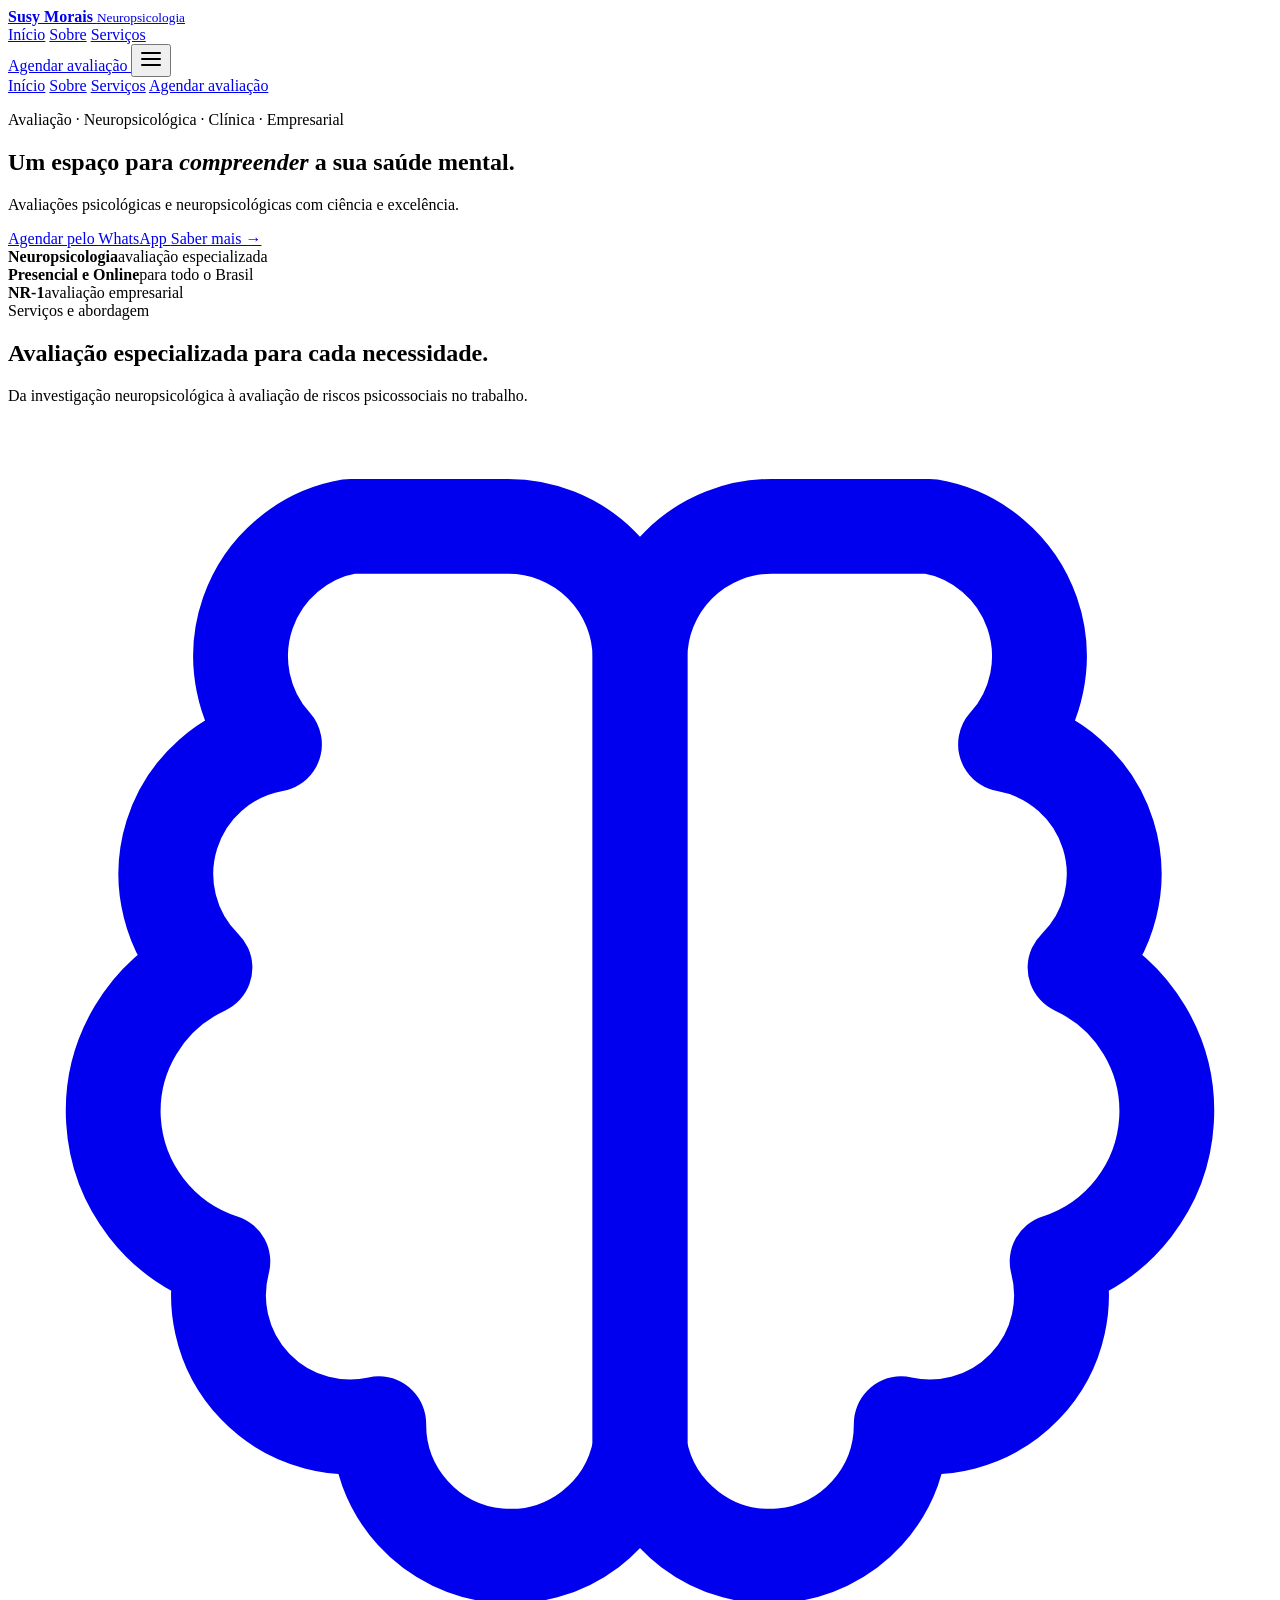
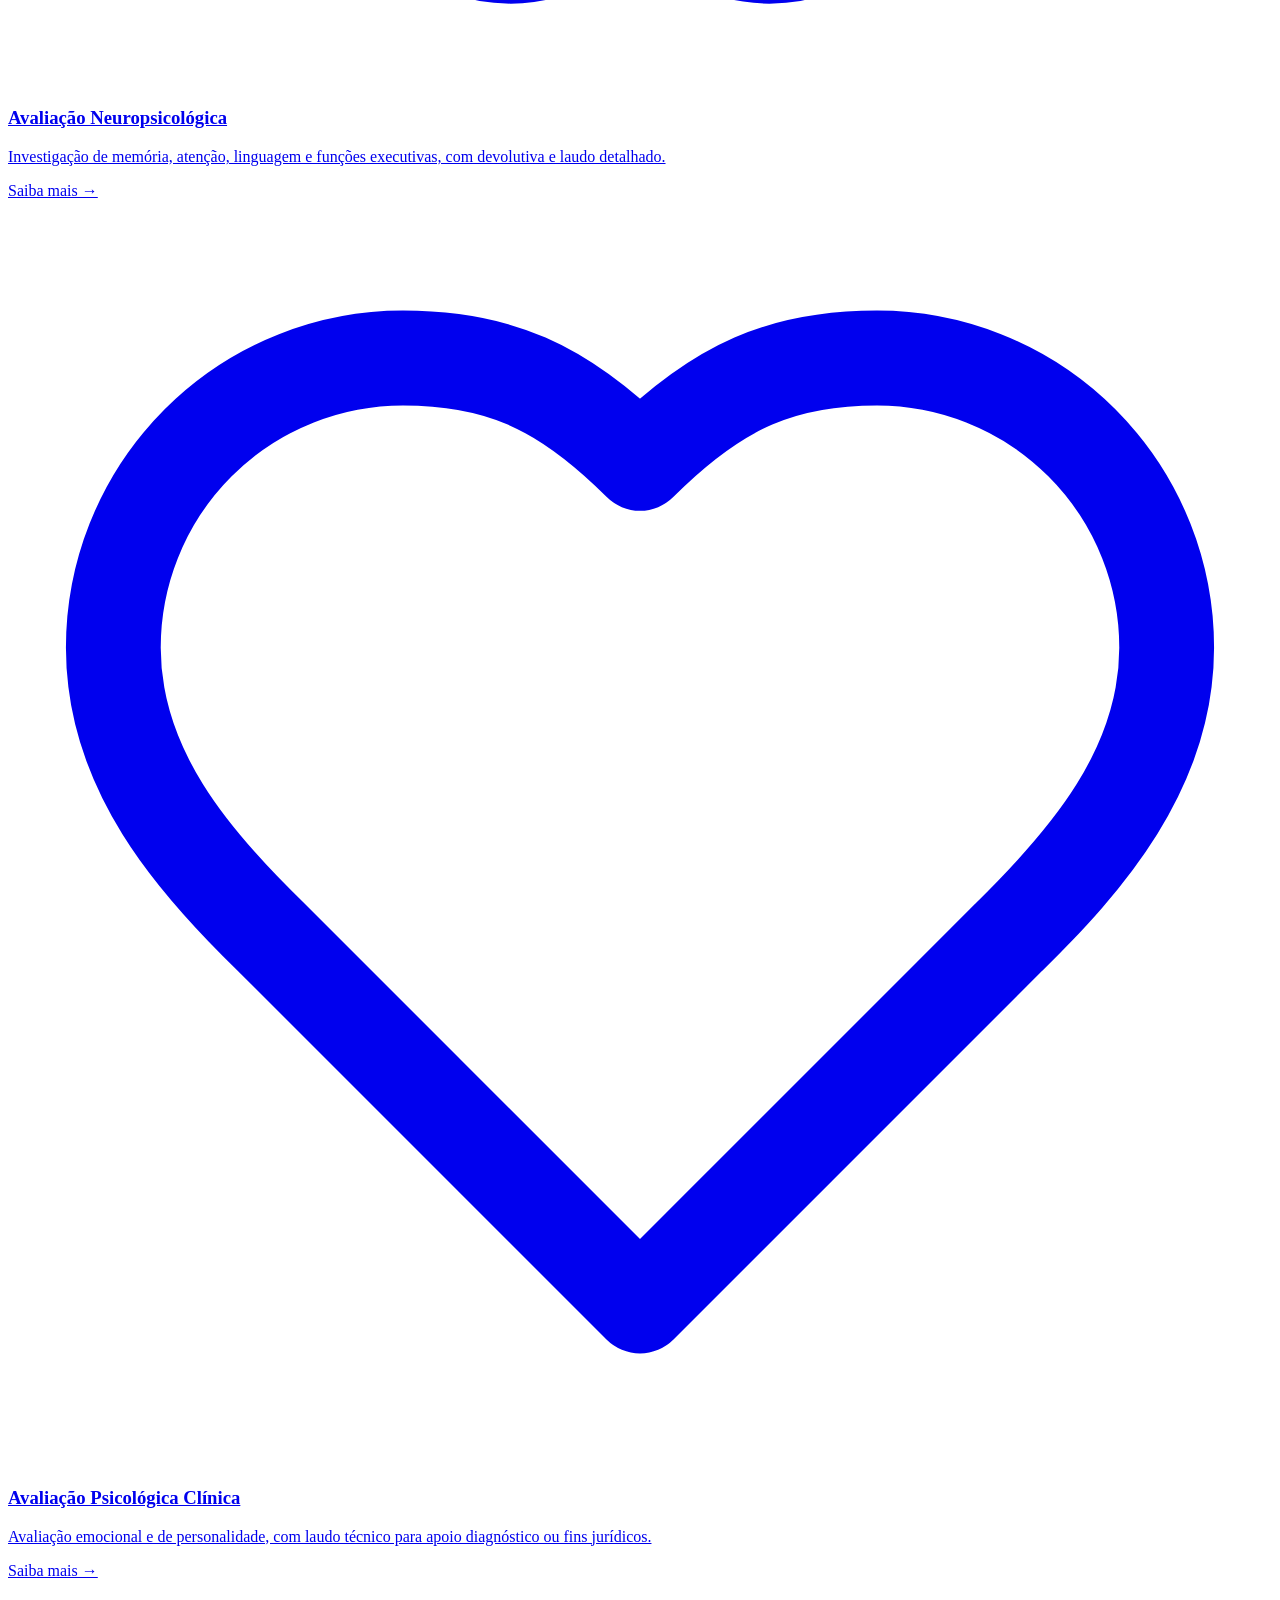
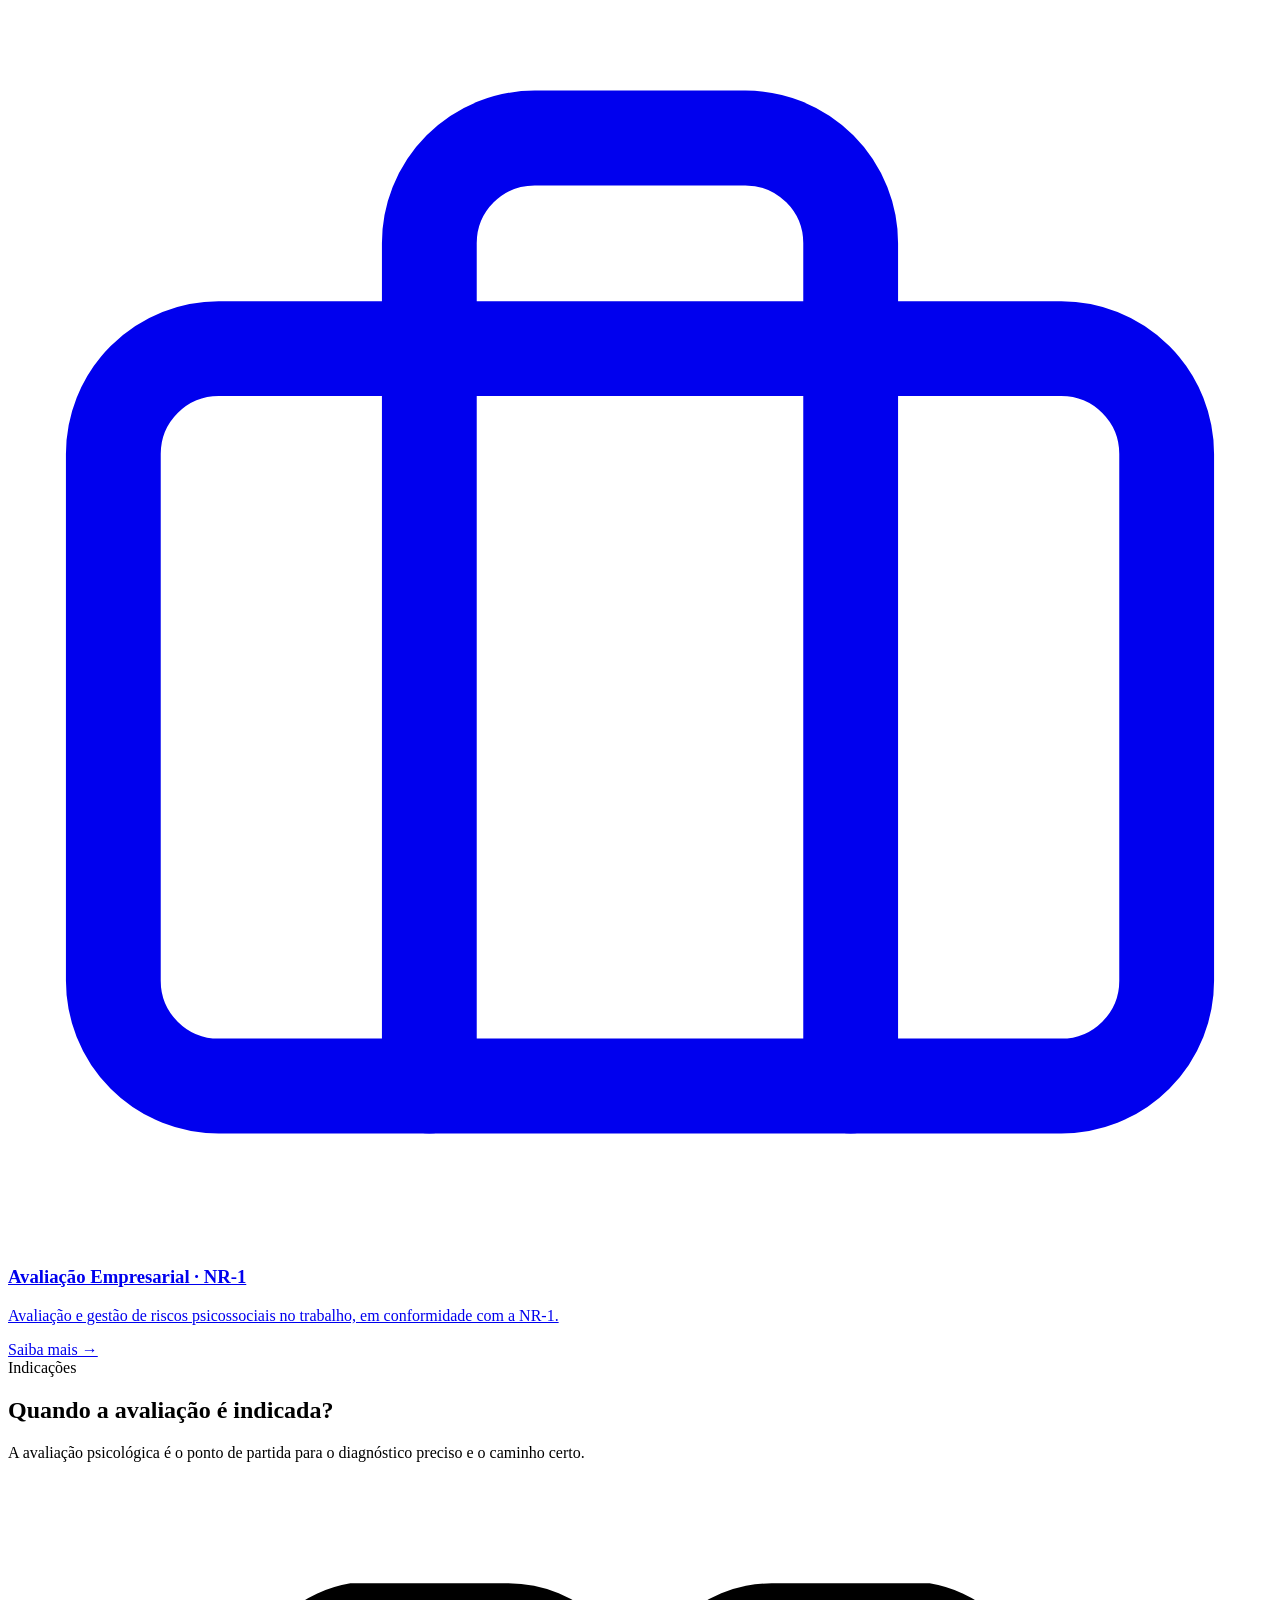
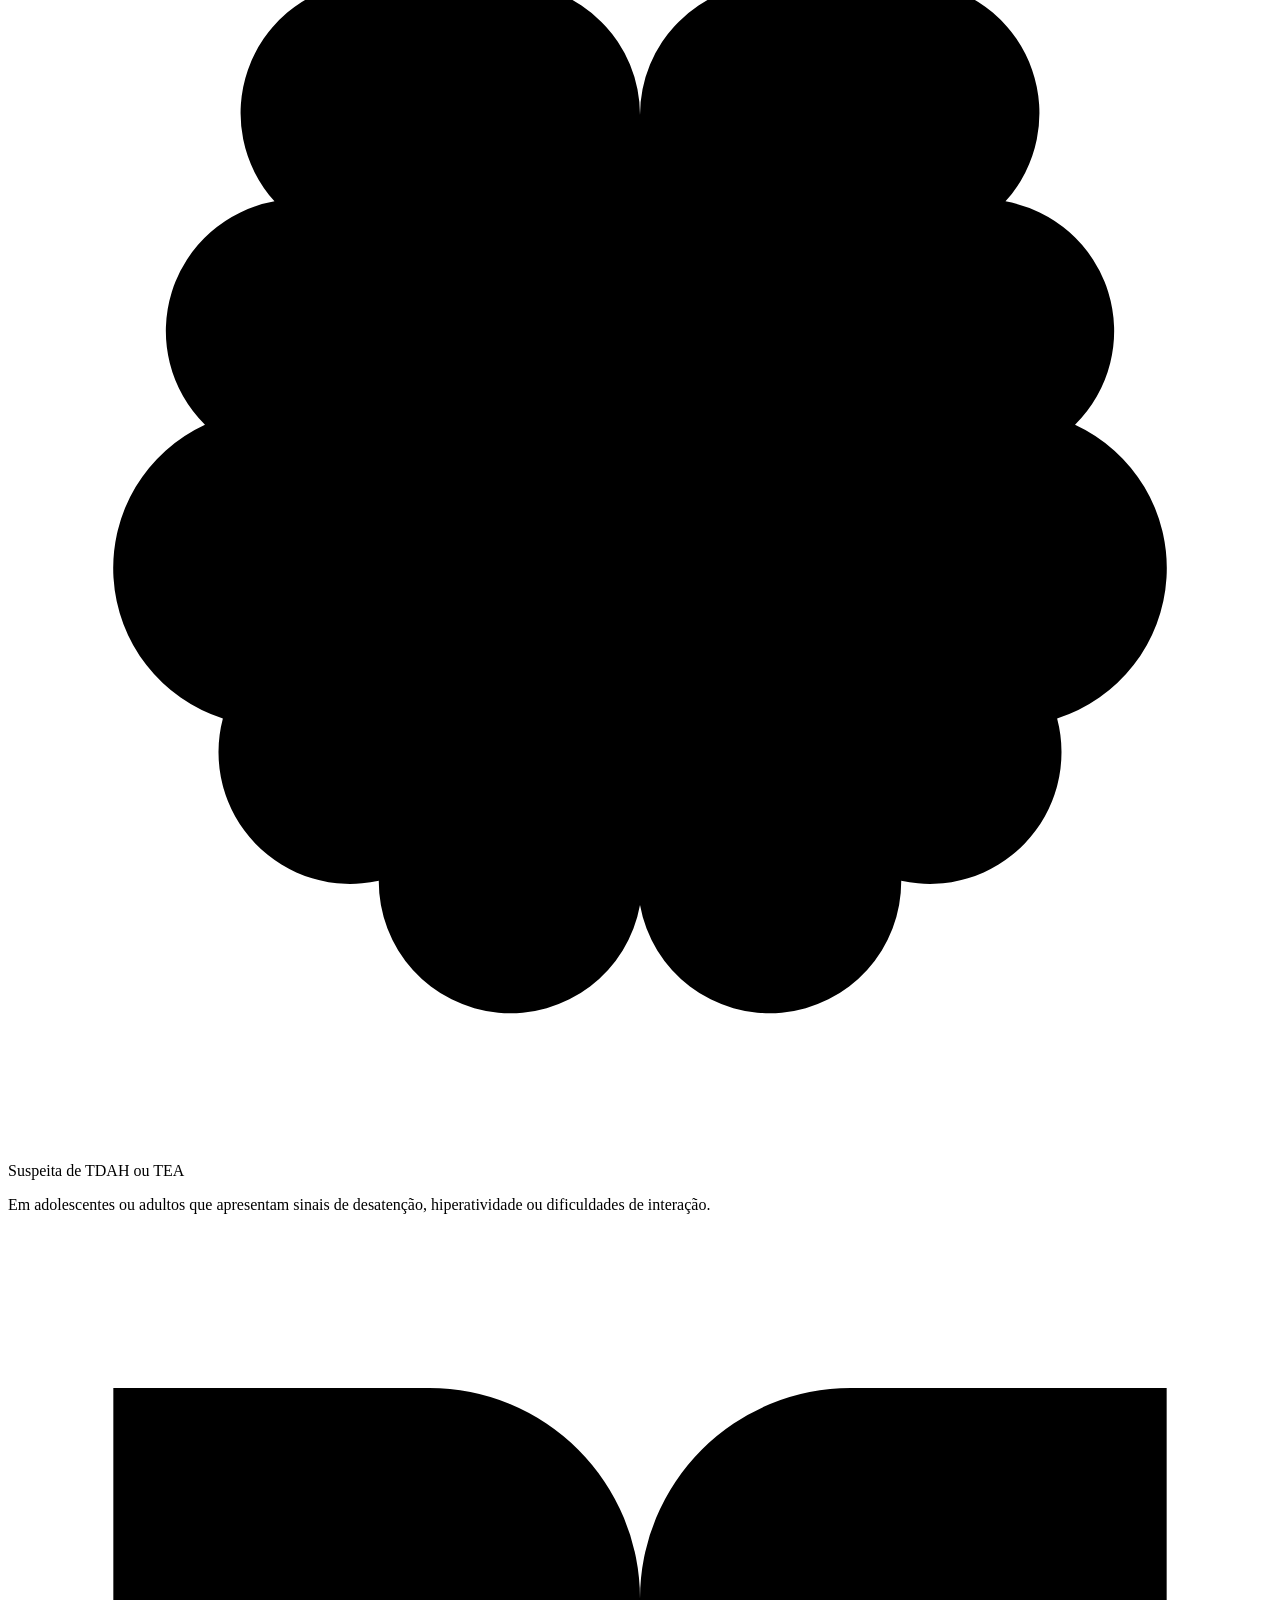
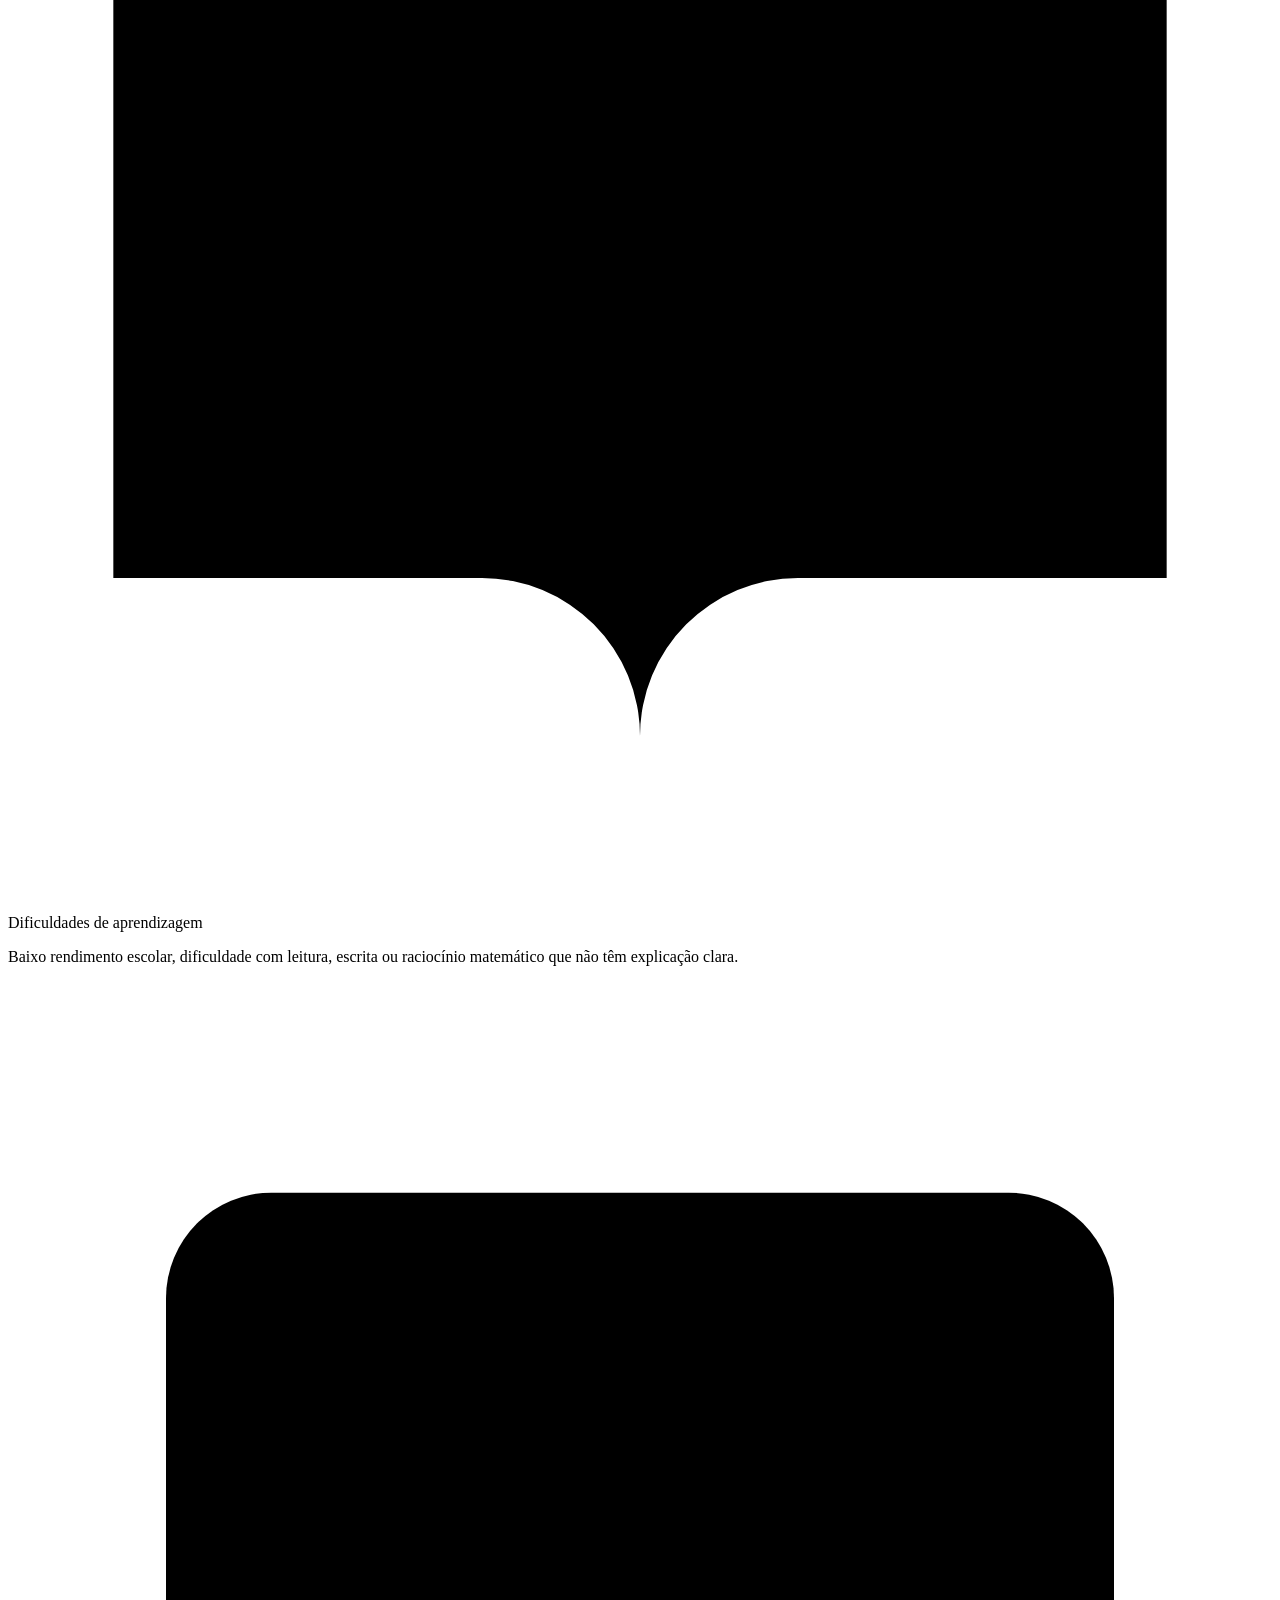
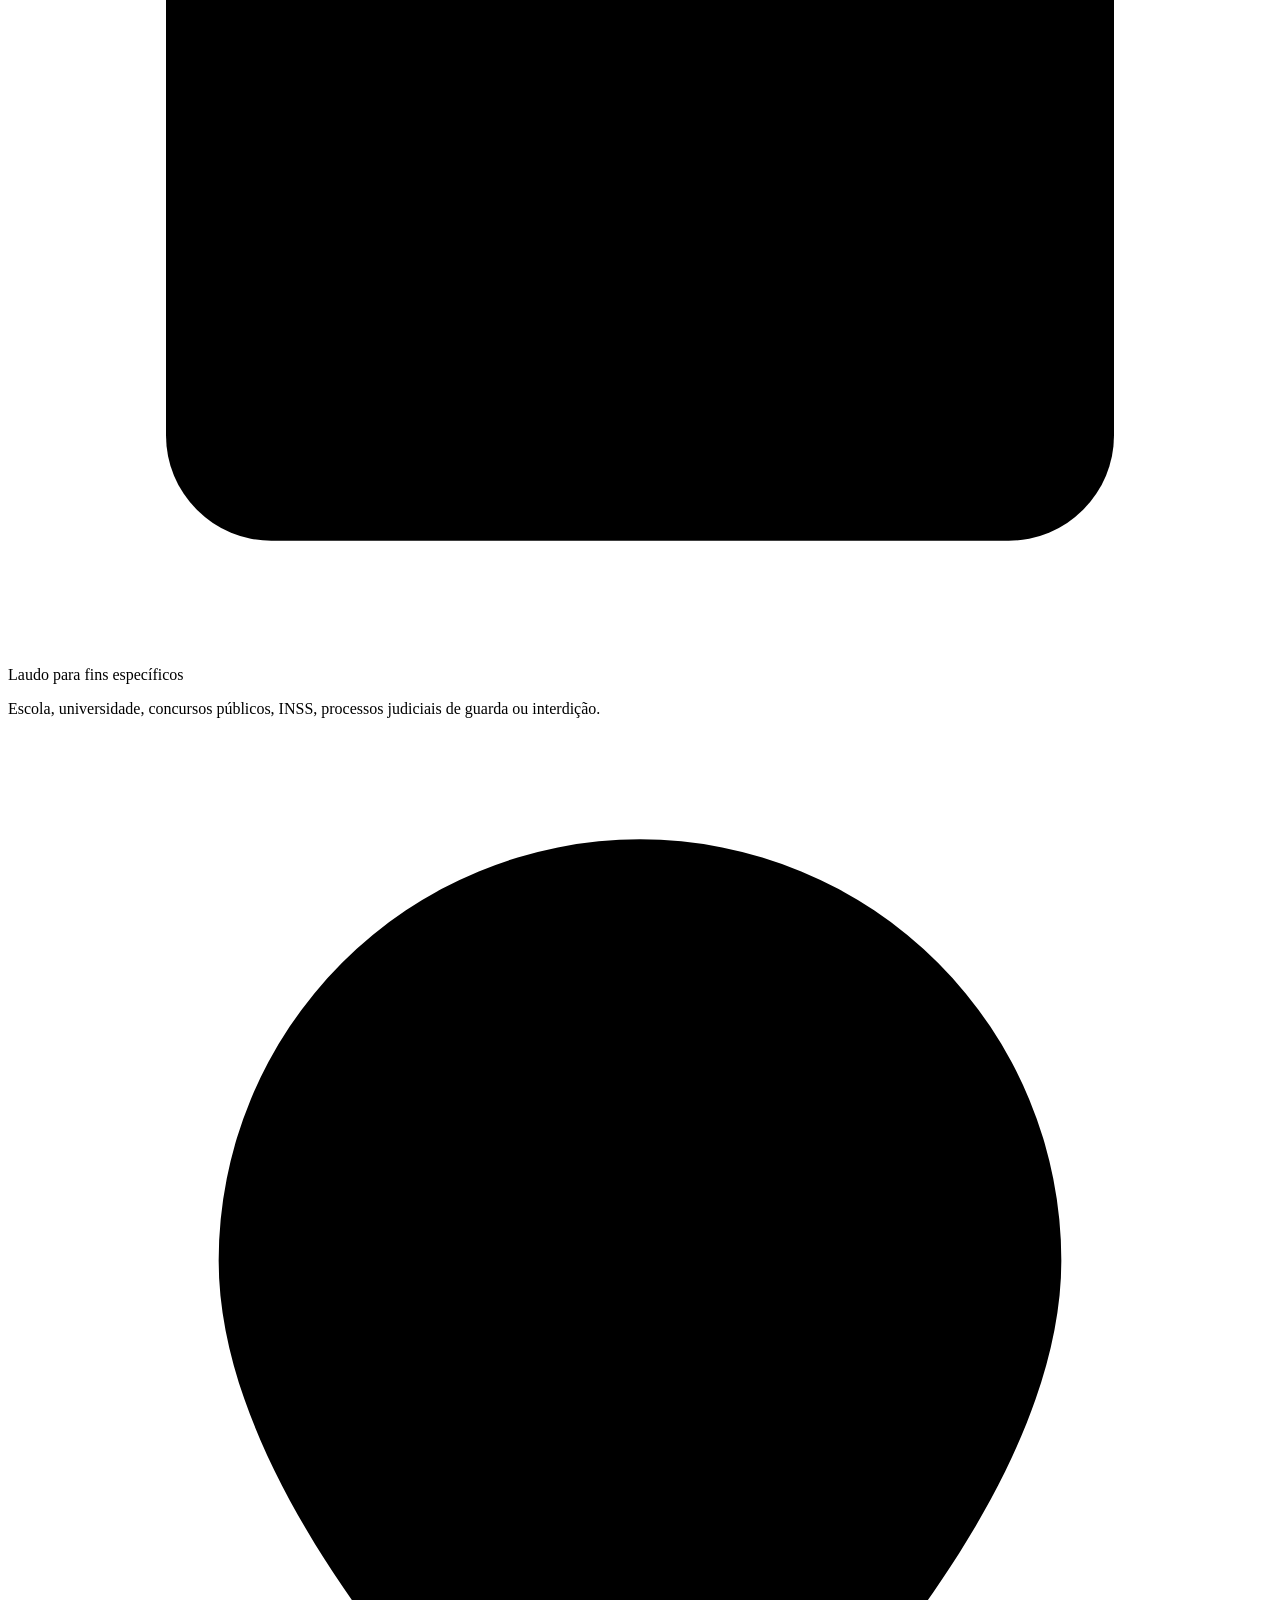
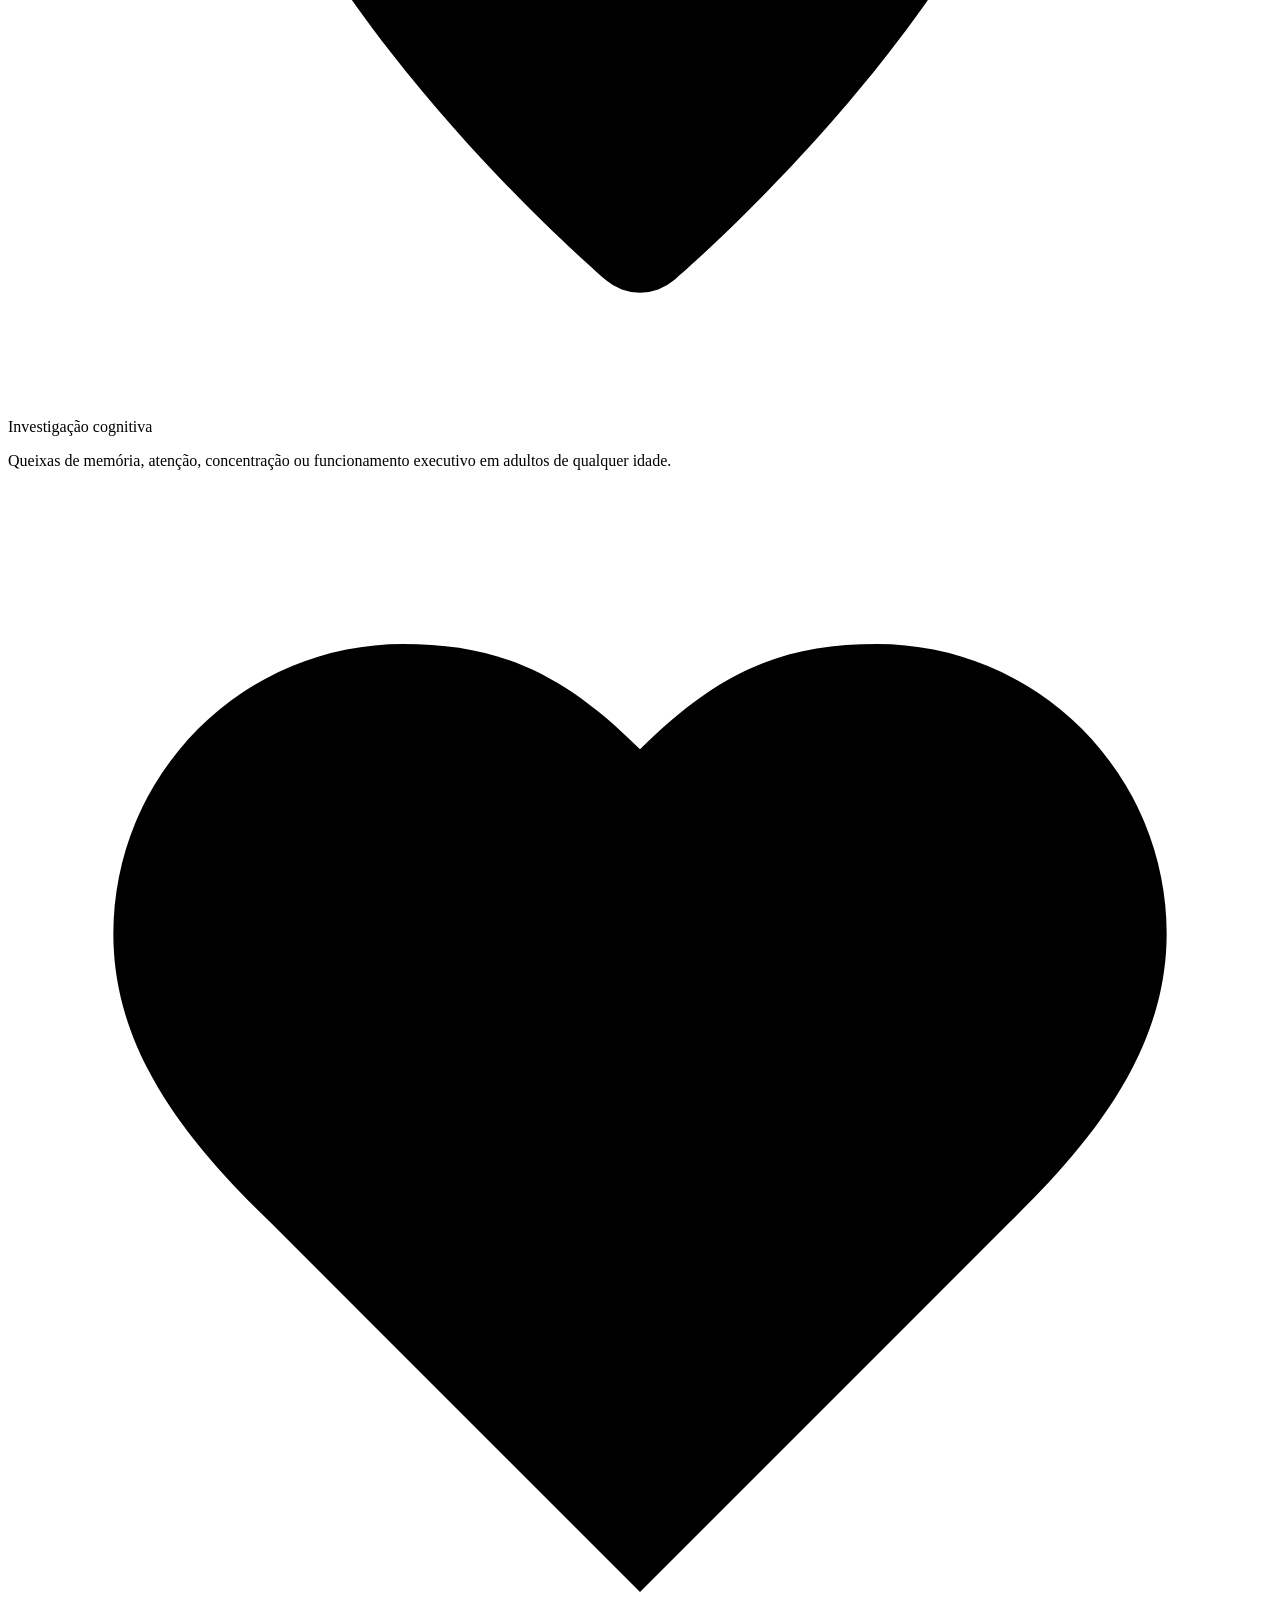
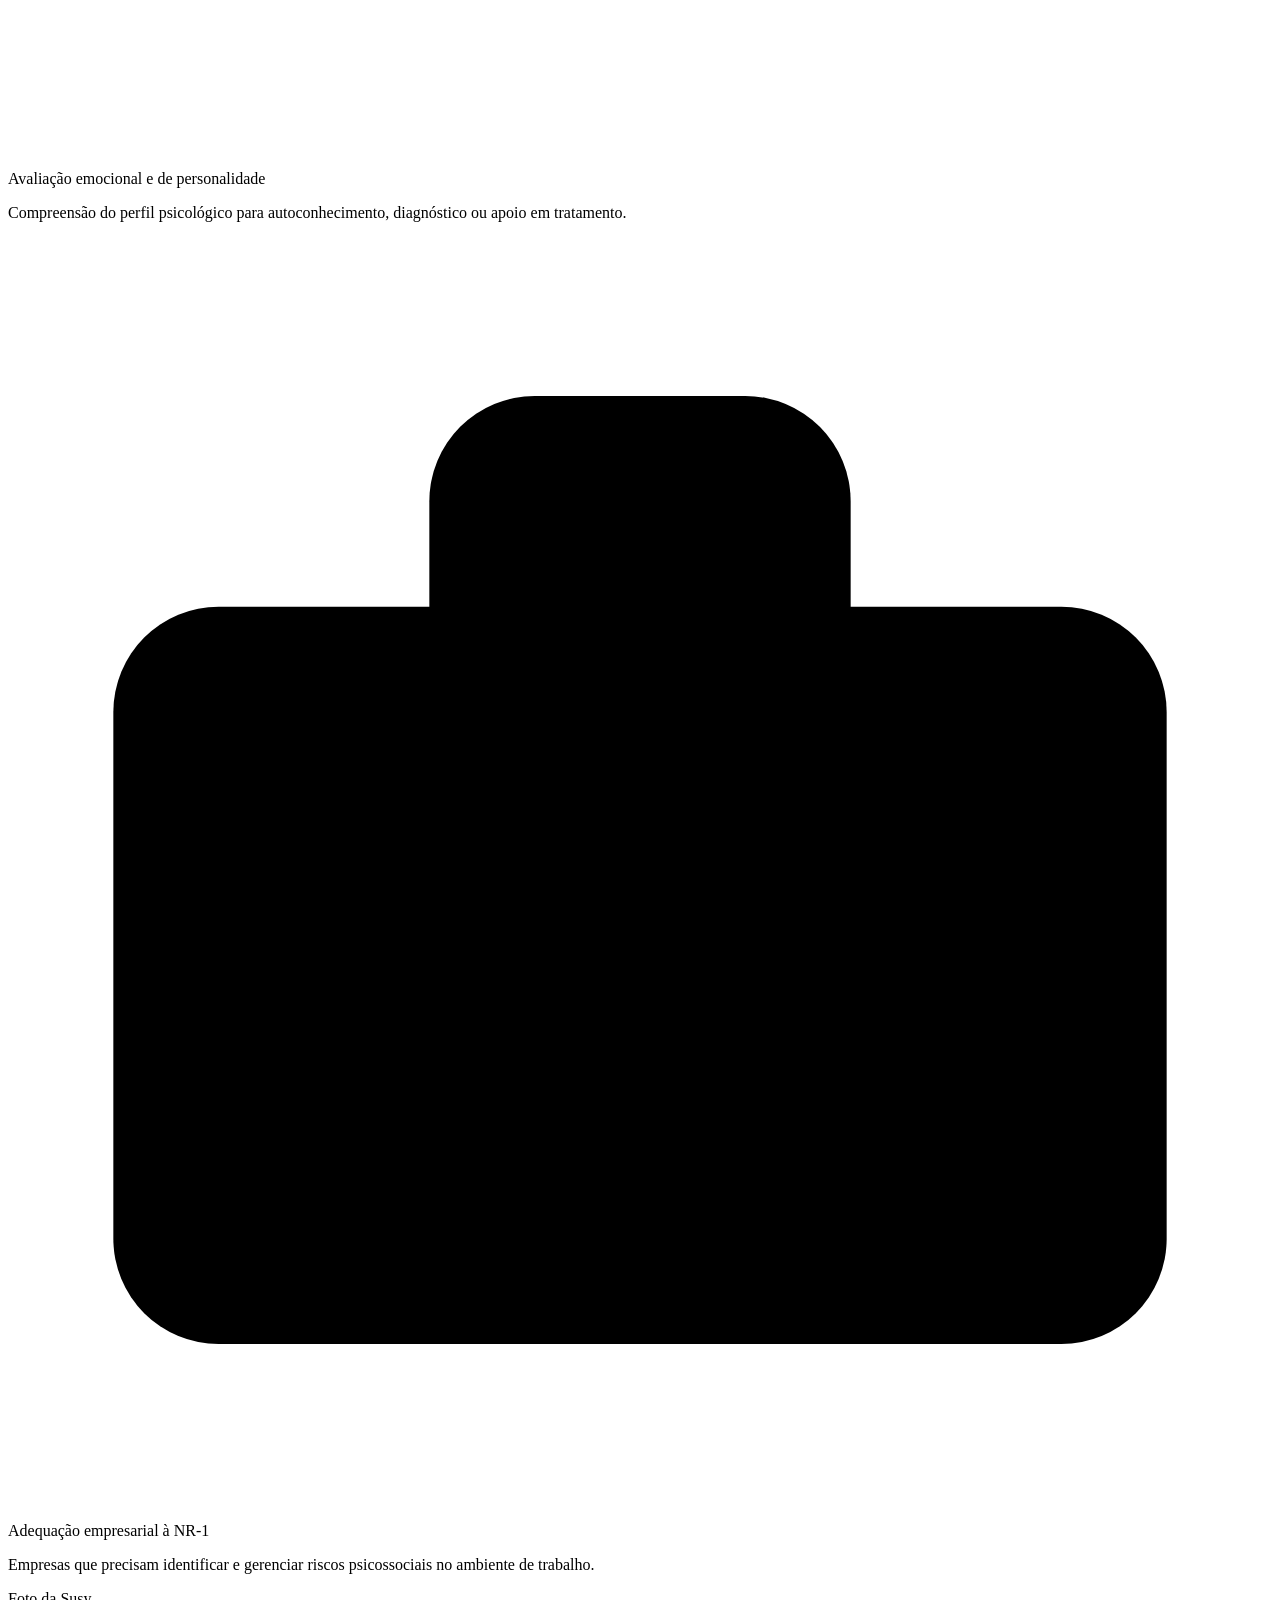
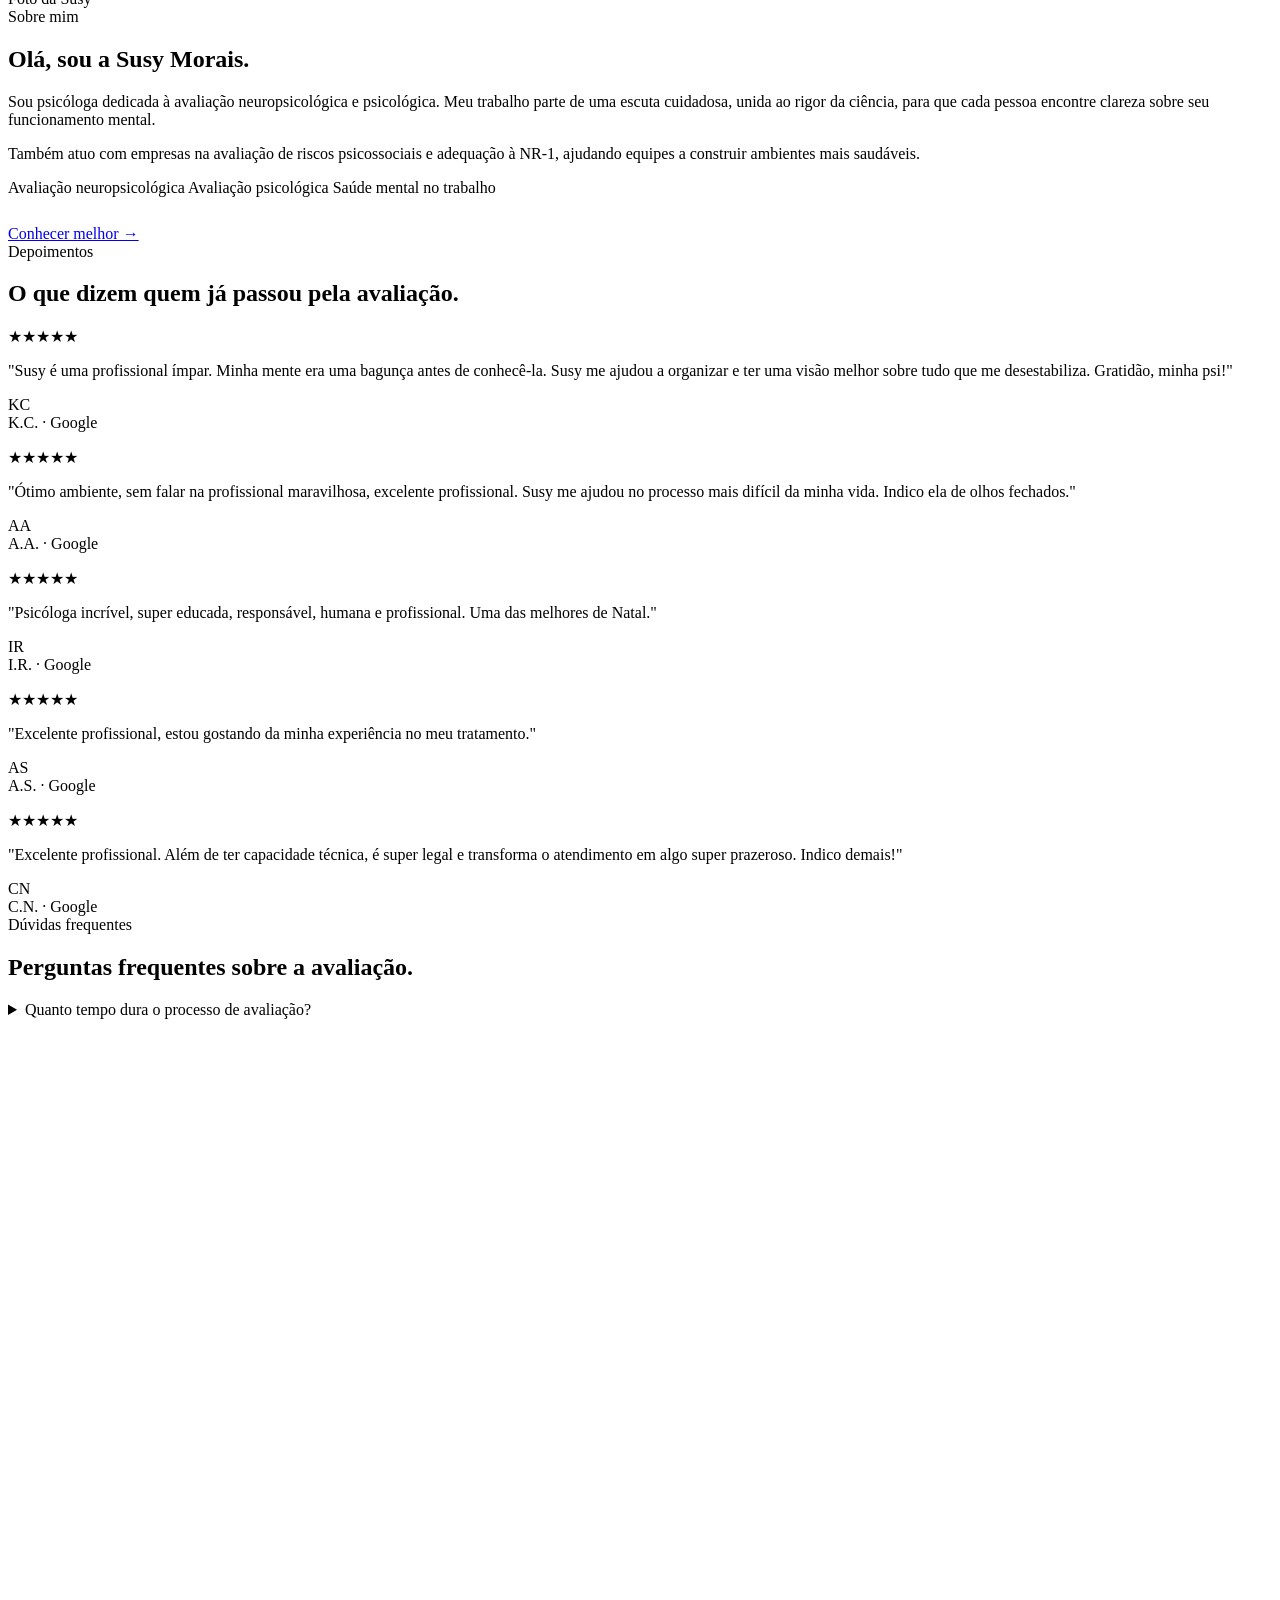
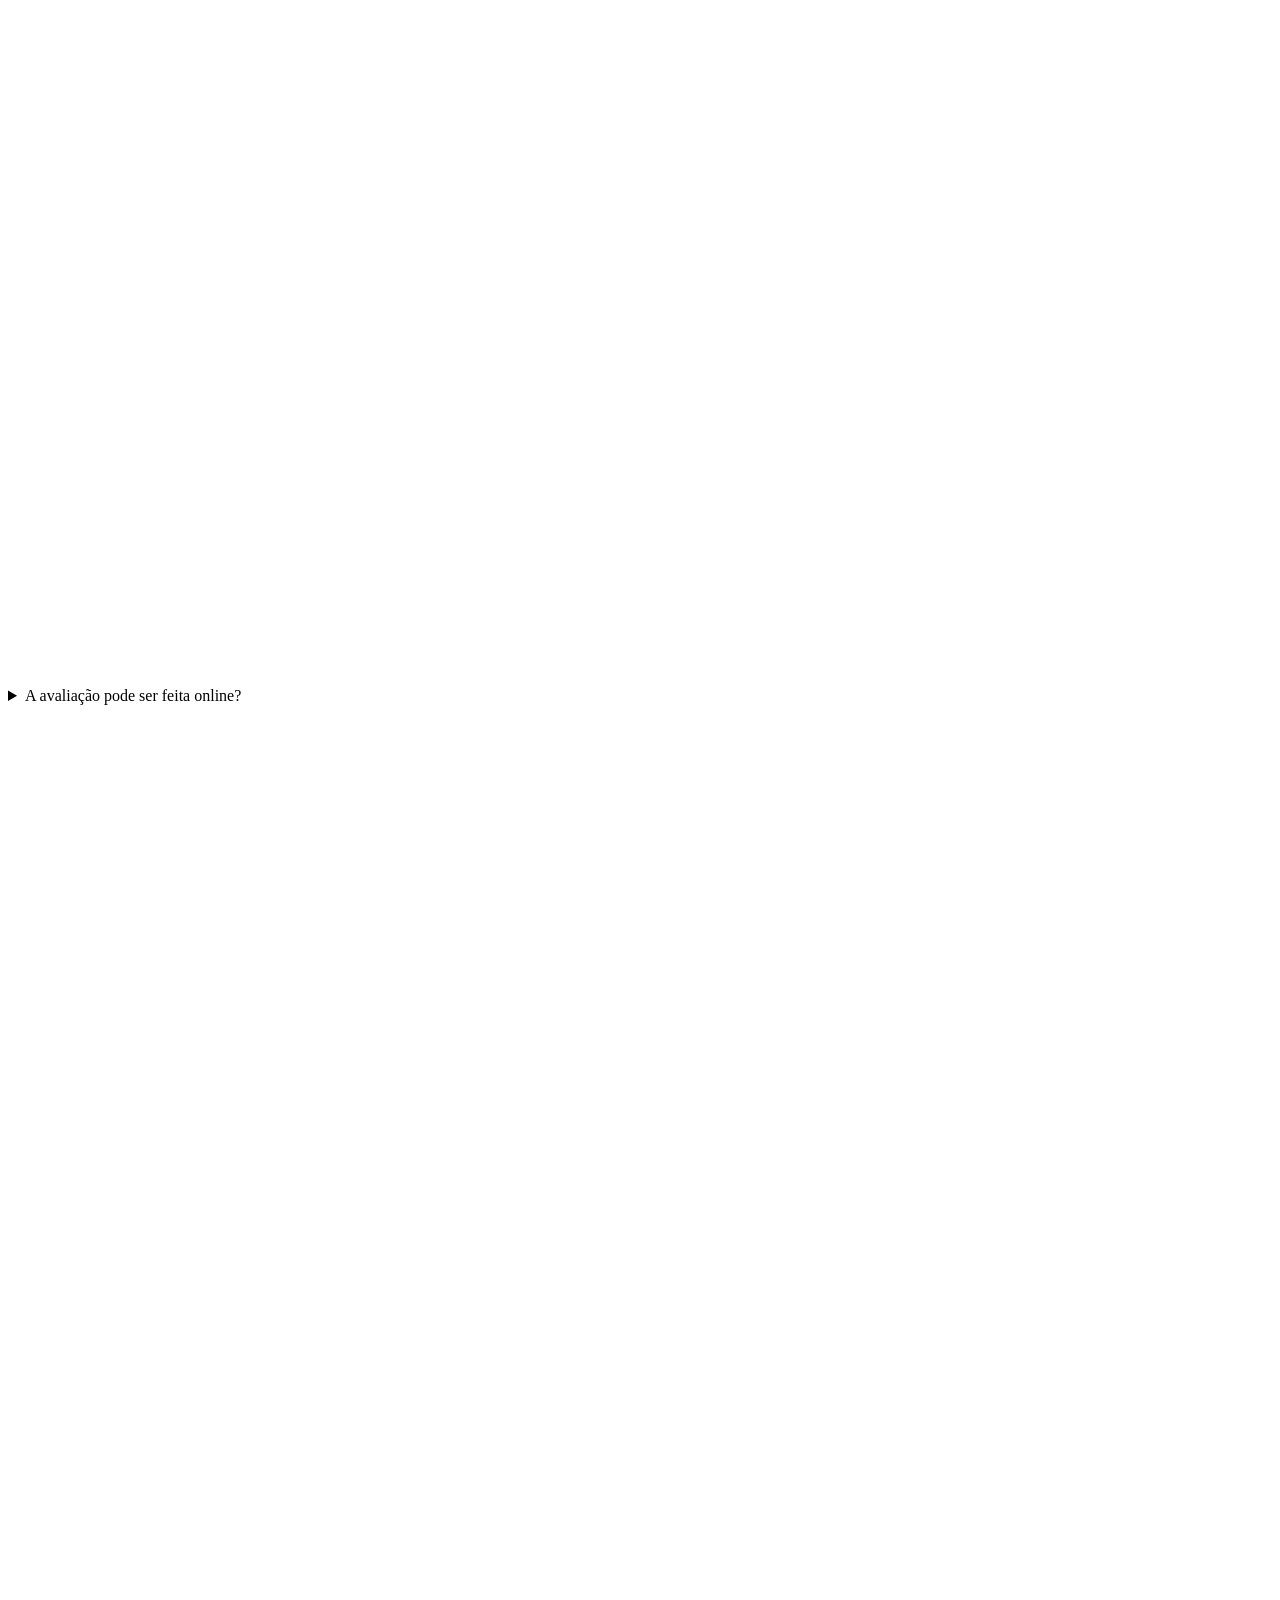
==== index.html @ e9dd9f86 "Remove menções a atendimento infantil, atendimento a partir da adolescência" ====
<!doctype html>
<html lang="pt-BR">
<head>
  <meta charset="utf-8" />
  <meta name="viewport" content="width=device-width, initial-scale=1" />
  <title>Susy Morais, Psicóloga · Avaliação Psicológica em Natal–RN</title>
  <meta name="description" content="Avaliações psicológicas e neuropsicológicas em Natal – RN. Laudos técnicos para adolescentes, adultos e empresas." />
  <link rel="stylesheet" href="styles.css" />
</head>
<body>

  <nav class="nav" id="nav">
    <a class="brand" href="index.html">
      <b>Susy Morais</b>
      <small>Neuropsicologia</small>
    </a>
    <div class="navlinks">
      <a href="index.html" aria-current="page">Início</a>
      <a href="sobre.html">Sobre</a>
      <a href="servicos.html">Serviços</a>
    </div>
    <a class="btn-nav" href="https://wa.me/5584988919229?text=Ol%C3%A1%20Susy%2C%20gostaria%20de%20agendar%20uma%20avalia%C3%A7%C3%A3o." target="_blank" rel="noopener">
      Agendar avaliação
    </a>
    <button class="menu-toggle" id="menuToggle" aria-label="Menu" aria-expanded="false">
      <svg width="24" height="24" viewBox="0 0 24 24" fill="none" stroke="currentColor" stroke-width="2" stroke-linecap="round">
        <line x1="3" y1="6" x2="21" y2="6"/><line x1="3" y1="12" x2="21" y2="12"/><line x1="3" y1="18" x2="21" y2="18"/>
      </svg>
    </button>
  </nav>
  <div class="nav-drawer" id="navDrawer">
    <a href="index.html" aria-current="page">Início</a>
    <a href="sobre.html">Sobre</a>
    <a href="servicos.html">Serviços</a>
    <a class="btn-nav" href="https://wa.me/5584988919229?text=Ol%C3%A1%20Susy%2C%20gostaria%20de%20agendar%20uma%20avalia%C3%A7%C3%A3o." target="_blank" rel="noopener">Agendar avaliação</a>
  </div>

  <!-- HERO -->
  <section class="hero">
    <div class="wrap hero-grid">
      <div>
        <p class="hero-eyebrow">Avaliação · Neuropsicológica · Clínica · Empresarial</p>
        <h1>Um espaço para <em>compreender</em> a sua saúde mental.</h1>
        <p class="hero-sub">Avaliações psicológicas e neuropsicológicas com ciência e excelência.</p>
        <div class="hero-cta">
          <a class="btn-primary" href="https://wa.me/5584988919229?text=Ol%C3%A1%20Susy%2C%20gostaria%20de%20agendar%20uma%20avalia%C3%A7%C3%A3o." target="_blank" rel="noopener">
            Agendar pelo WhatsApp
          </a>
          <a class="btn-ghost" href="servicos.html">Saber mais →</a>
        </div>
        <div class="hero-badges">
          <div><b>Neuropsicologia</b><span>avaliação especializada</span></div>
          <div><b>Presencial e Online</b><span>para todo o Brasil</span></div>
          <div><b>NR-1</b><span>avaliação empresarial</span></div>
        </div>
      </div>
      <div class="hero-photo photo-ph">
        <span class="ph-tag"></span>
      </div>
    </div>
  </section>

  <!-- SERVIÇOS -->
  <section class="sec">
    <div class="wrap">
      <div class="sec-head">
        <span class="eyebrow">Serviços e abordagem</span>
        <h2>Avaliação especializada para cada necessidade.</h2>
        <p>Da investigação neuropsicológica à avaliação de riscos psicossociais no trabalho.</p>
      </div>
      <div class="svc-grid">
        <a class="svc" href="avaliacao-neuropsicologica.html">
          <div class="svc-icon">
            <svg viewBox="0 0 24 24" fill="none" stroke="currentColor" stroke-width="1.8" stroke-linecap="round" stroke-linejoin="round"><path d="M9.5 2A2.5 2.5 0 0 1 12 4.5v15a2.5 2.5 0 0 1-4.96-.46 2.5 2.5 0 0 1-2.96-3.08 3 3 0 0 1-.34-5.58 2.5 2.5 0 0 1 1.32-4.24 2.5 2.5 0 0 1 1.44-4.14Z"/><path d="M14.5 2A2.5 2.5 0 0 0 12 4.5v15a2.5 2.5 0 0 0 4.96-.46 2.5 2.5 0 0 0 2.96-3.08 3 3 0 0 0 .34-5.58 2.5 2.5 0 0 0-1.32-4.24 2.5 2.5 0 0 0-1.44-4.14Z"/></svg>
          </div>
          <h3>Avaliação Neuropsicológica</h3>
          <p>Investigação de memória, atenção, linguagem e funções executivas, com devolutiva e laudo detalhado.</p>
          <span class="more">Saiba mais →</span>
        </a>
        <a class="svc" href="avaliacao-psicologica-clinica.html">
          <div class="svc-icon">
            <svg viewBox="0 0 24 24" fill="none" stroke="currentColor" stroke-width="1.8" stroke-linecap="round" stroke-linejoin="round"><path d="M19 14c1.49-1.46 3-3.21 3-5.5A5.5 5.5 0 0 0 16.5 3c-1.76 0-3 .5-4.5 2-1.5-1.5-2.74-2-4.5-2A5.5 5.5 0 0 0 2 8.5c0 2.3 1.5 4.05 3 5.5l7 7Z"/></svg>
          </div>
          <h3>Avaliação Psicológica Clínica</h3>
          <p>Avaliação emocional e de personalidade, com laudo técnico para apoio diagnóstico ou fins jurídicos.</p>
          <span class="more">Saiba mais →</span>
        </a>
        <a class="svc" href="avaliacao-empresarial-nr1.html">
          <div class="svc-icon">
            <svg viewBox="0 0 24 24" fill="none" stroke="currentColor" stroke-width="1.8" stroke-linecap="round" stroke-linejoin="round"><rect x="2" y="7" width="20" height="14" rx="2"/><path d="M16 21V5a2 2 0 0 0-2-2h-4a2 2 0 0 0-2 2v16"/></svg>
          </div>
          <h3>Avaliação Empresarial · NR-1</h3>
          <p>Avaliação e gestão de riscos psicossociais no trabalho, em conformidade com a NR-1.</p>
          <span class="more">Saiba mais →</span>
        </a>
      </div>
    </div>
  </section>

  <!-- QUANDO É INDICADO -->
  <section class="sec tint">
    <div class="wrap">
      <div class="sec-head">
        <span class="eyebrow">Indicações</span>
        <h2>Quando a avaliação é indicada?</h2>
        <p>A avaliação psicológica é o ponto de partida para o diagnóstico preciso e o caminho certo.</p>
      </div>
      <div class="when-grid">
        <div class="when-item">
          <div class="when-icon">
            <svg viewBox="0 0 24 24"><path d="M9.5 2A2.5 2.5 0 0 1 12 4.5v15a2.5 2.5 0 0 1-4.96-.46 2.5 2.5 0 0 1-2.96-3.08 3 3 0 0 1-.34-5.58 2.5 2.5 0 0 1 1.32-4.24 2.5 2.5 0 0 1 1.44-4.14Z"/><path d="M14.5 2A2.5 2.5 0 0 0 12 4.5v15a2.5 2.5 0 0 0 4.96-.46 2.5 2.5 0 0 0 2.96-3.08 3 3 0 0 0 .34-5.58 2.5 2.5 0 0 0-1.32-4.24 2.5 2.5 0 0 0-1.44-4.14Z"/></svg>
          </div>
          <div class="when-item-text">
            <p>Suspeita de TDAH ou TEA</p>
            <p>Em adolescentes ou adultos que apresentam sinais de desatenção, hiperatividade ou dificuldades de interação.</p>
          </div>
        </div>
        <div class="when-item">
          <div class="when-icon">
            <svg viewBox="0 0 24 24"><path d="M2 3h6a4 4 0 0 1 4 4v14a3 3 0 0 0-3-3H2z"/><path d="M22 3h-6a4 4 0 0 0-4 4v14a3 3 0 0 1 3-3h7z"/></svg>
          </div>
          <div class="when-item-text">
            <p>Dificuldades de aprendizagem</p>
            <p>Baixo rendimento escolar, dificuldade com leitura, escrita ou raciocínio matemático que não têm explicação clara.</p>
          </div>
        </div>
        <div class="when-item">
          <div class="when-icon">
            <svg viewBox="0 0 24 24"><rect x="3" y="4" width="18" height="18" rx="2" ry="2"/><line x1="16" y1="2" x2="16" y2="6"/><line x1="8" y1="2" x2="8" y2="6"/><line x1="3" y1="10" x2="21" y2="10"/></svg>
          </div>
          <div class="when-item-text">
            <p>Laudo para fins específicos</p>
            <p>Escola, universidade, concursos públicos, INSS, processos judiciais de guarda ou interdição.</p>
          </div>
        </div>
        <div class="when-item">
          <div class="when-icon">
            <svg viewBox="0 0 24 24"><path d="M12 2a8 8 0 0 0-8 8c0 5.4 7.05 11.5 7.35 11.76a1 1 0 0 0 1.3 0C12.95 21.5 20 15.4 20 10a8 8 0 0 0-8-8Z"/><circle cx="12" cy="10" r="3"/></svg>
          </div>
          <div class="when-item-text">
            <p>Investigação cognitiva</p>
            <p>Queixas de memória, atenção, concentração ou funcionamento executivo em adultos de qualquer idade.</p>
          </div>
        </div>
        <div class="when-item">
          <div class="when-icon">
            <svg viewBox="0 0 24 24"><path d="M19 14c1.49-1.46 3-3.21 3-5.5A5.5 5.5 0 0 0 16.5 3c-1.76 0-3 .5-4.5 2-1.5-1.5-2.74-2-4.5-2A5.5 5.5 0 0 0 2 8.5c0 2.3 1.5 4.05 3 5.5l7 7Z"/></svg>
          </div>
          <div class="when-item-text">
            <p>Avaliação emocional e de personalidade</p>
            <p>Compreensão do perfil psicológico para autoconhecimento, diagnóstico ou apoio em tratamento.</p>
          </div>
        </div>
        <div class="when-item">
          <div class="when-icon">
            <svg viewBox="0 0 24 24"><rect x="2" y="7" width="20" height="14" rx="2"/><path d="M16 21V5a2 2 0 0 0-2-2h-4a2 2 0 0 0-2 2v16"/></svg>
          </div>
          <div class="when-item-text">
            <p>Adequação empresarial à NR-1</p>
            <p>Empresas que precisam identificar e gerenciar riscos psicossociais no ambiente de trabalho.</p>
          </div>
        </div>
      </div>
    </div>
  </section>

  <!-- SOBRE -->
  <section class="sec">
    <div class="wrap about-grid">
      <div class="about-photo photo-ph">
        <span class="ph-tag">Foto da Susy</span>
      </div>
      <div class="about-text">
        <span class="eyebrow">Sobre mim</span>
        <h2>Olá, sou a Susy Morais.</h2>
        <p>Sou psicóloga dedicada à avaliação neuropsicológica e psicológica. Meu trabalho parte de uma escuta cuidadosa, unida ao rigor da ciência, para que cada pessoa encontre clareza sobre seu funcionamento mental.</p>
        <p>Também atuo com empresas na avaliação de riscos psicossociais e adequação à NR-1, ajudando equipes a construir ambientes mais saudáveis.</p>
        <div class="about-tags">
          <span>Avaliação neuropsicológica</span>
          <span>Avaliação psicológica</span>
          <span>Saúde mental no trabalho</span>
        </div>
        <a class="btn-ghost" href="sobre.html" style="margin-top:28px;display:inline-flex;">Conhecer melhor →</a>
      </div>
    </div>
  </section>

  <!-- DEPOIMENTOS -->
  <section class="sec tint">
    <div class="wrap">
      <div class="sec-head">
        <span class="eyebrow">Depoimentos</span>
        <h2>O que dizem quem já passou pela avaliação.</h2>
      </div>
      <div class="testi-grid">
        <div class="testi">
          <p class="stars">★★★★★</p>
          <p class="quote">"Susy é uma profissional ímpar. Minha mente era uma bagunça antes de conhecê-la. Susy me ajudou a organizar e ter uma visão melhor sobre tudo que me desestabiliza. Gratidão, minha psi!"</p>
          <div class="who">
            <div class="testi-avatar">KC</div>
            <span>K.C. · Google</span>
          </div>
        </div>
        <div class="testi">
          <p class="stars">★★★★★</p>
          <p class="quote">"Ótimo ambiente, sem falar na profissional maravilhosa, excelente profissional. Susy me ajudou no processo mais difícil da minha vida. Indico ela de olhos fechados."</p>
          <div class="who">
            <div class="testi-avatar">AA</div>
            <span>A.A. · Google</span>
          </div>
        </div>
        <div class="testi">
          <p class="stars">★★★★★</p>
          <p class="quote">"Psicóloga incrível, super educada, responsável, humana e profissional. Uma das melhores de Natal."</p>
          <div class="who">
            <div class="testi-avatar">IR</div>
            <span>I.R. · Google</span>
          </div>
        </div>
        <div class="testi">
          <p class="stars">★★★★★</p>
          <p class="quote">"Excelente profissional, estou gostando da minha experiência no meu tratamento."</p>
          <div class="who">
            <div class="testi-avatar">AS</div>
            <span>A.S. · Google</span>
          </div>
        </div>
        <div class="testi">
          <p class="stars">★★★★★</p>
          <p class="quote">"Excelente profissional. Além de ter capacidade técnica, é super legal e transforma o atendimento em algo super prazeroso. Indico demais!"</p>
          <div class="who">
            <div class="testi-avatar">CN</div>
            <span>C.N. · Google</span>
          </div>
        </div>
      </div>
    </div>
  </section>

  <!-- FAQ -->
  <section class="sec">
    <div class="wrap">
      <div class="sec-head">
        <span class="eyebrow">Dúvidas frequentes</span>
        <h2>Perguntas frequentes sobre a avaliação.</h2>
      </div>
      <div class="faq-list">
        <details>
          <summary>
            <span class="faq-q">Quanto tempo dura o processo de avaliação?</span>
            <span class="faq-icon"><svg viewBox="0 0 24 24"><line x1="12" y1="5" x2="12" y2="19"/><line x1="5" y1="12" x2="19" y2="12"/></svg></span>
          </summary>
          <div class="faq-body"><p>Depende do tipo e da demanda. A avaliação neuropsicológica costuma ter entre 8 e 12 sessões; a psicológica clínica, de 6 a 10 sessões. A empresarial varia conforme o número de colaboradores e setores.</p></div>
        </details>
        <details>
          <summary>
            <span class="faq-q">A avaliação pode ser feita online?</span>
            <span class="faq-icon"><svg viewBox="0 0 24 24"><line x1="12" y1="5" x2="12" y2="19"/><line x1="5" y1="12" x2="19" y2="12"/></svg></span>
          </summary>
          <div class="faq-body"><p>Sim. Realizo avaliações online para todo o Brasil, com a mesma qualidade, sigilo e rigor técnico das sessões presenciais. A plataforma e o protocolo são adaptados para garantir a validade dos instrumentos.</p></div>
        </details>
        <details>
          <summary>
            <span class="faq-q">Qual a diferença entre avaliação neuropsicológica e psicológica clínica?</span>
            <span class="faq-icon"><svg viewBox="0 0 24 24"><line x1="12" y1="5" x2="12" y2="19"/><line x1="5" y1="12" x2="19" y2="12"/></svg></span>
          </summary>
          <div class="faq-body"><p>A avaliação neuropsicológica investiga funções cognitivas específicas: memória, atenção, funções executivas, linguagem e raciocínio, indicada para suspeita de TDAH, TEA e dificuldades de aprendizagem. A psicológica clínica avalia aspectos emocionais, de personalidade e de saúde mental, indicada para diagnóstico psiquiátrico, fins jurídicos e autoconhecimento.</p></div>
        </details>
        <details>
          <summary>
            <span class="faq-q">Como funciona o laudo e a devolutiva?</span>
            <span class="faq-icon"><svg viewBox="0 0 24 24"><line x1="12" y1="5" x2="12" y2="19"/><line x1="5" y1="12" x2="19" y2="12"/></svg></span>
          </summary>
          <div class="faq-body"><p>Ao final do processo, você recebe um laudo técnico detalhado com conclusões, hipóteses diagnósticas e orientações. Há também uma sessão de devolutiva, um encontro dedicado a explicar os resultados com linguagem acessível e responder suas dúvidas.</p></div>
        </details>
        <details>
          <summary>
            <span class="faq-q">A avaliação serve para conseguir laudo para escola, INSS ou processo judicial?</span>
            <span class="faq-icon"><svg viewBox="0 0 24 24"><line x1="12" y1="5" x2="12" y2="19"/><line x1="5" y1="12" x2="19" y2="12"/></svg></span>
          </summary>
          <div class="faq-body"><p>Sim. A avaliação psicológica e neuropsicológica pode embasar documentos para fins educacionais (adaptações escolares, ENEM), jurídicos (guarda, interdição) e previdenciários (INSS). O laudo é assinado por psicóloga com CRP ativo.</p></div>
        </details>
      </div>
    </div>
  </section>

  <!-- LOCALIZAÇÃO -->
  <section class="sec">
    <div class="wrap">
      <div class="sec-head">
        <span class="eyebrow">Onde me encontrar</span>
        <h2>Presencial ou online, como for melhor para você.</h2>
      </div>
      <div class="loc-grid">
        <div class="loc-card">
          <div class="loc-icon">
            <svg viewBox="0 0 24 24" fill="none" stroke="currentColor" stroke-width="1.8" stroke-linecap="round" stroke-linejoin="round"><path d="M12 21s7-5.5 7-11a7 7 0 1 0-14 0c0 5.5 7 11 7 11Z"/><circle cx="12" cy="10" r="2.5"/></svg>
          </div>
          <div>
            <h4>Consultório presencial</h4>
            <p>Natal – RN, região central.<br>Endereço informado no agendamento.<br>Seg a Sex, das 8h às 19h.</p>
          </div>
        </div>
        <div class="loc-card">
          <div class="loc-icon">
            <svg viewBox="0 0 24 24" fill="none" stroke="currentColor" stroke-width="1.8" stroke-linecap="round" stroke-linejoin="round"><rect x="2" y="3" width="20" height="14" rx="2"/><path d="M8 21h8M12 17v4"/></svg>
          </div>
          <div>
            <h4>Atendimento online</h4>
            <p>Sessões por videochamada com a mesma qualidade e sigilo, de onde você estiver no Brasil.</p>
          </div>
        </div>
      </div>

      <div class="cta-band">
        <div class="cta-blob" style="width:240px;height:240px;top:-80px;left:-60px;"></div>
        <div class="cta-blob" style="width:180px;height:180px;bottom:-60px;right:-40px;"></div>
        <h2>Vamos conversar?</h2>
        <p>Dê o primeiro passo. Agende sua avaliação de forma simples e acolhedora.</p>
        <a class="btn-outline-light" href="https://wa.me/5584988919229?text=Ol%C3%A1%20Susy%2C%20gostaria%20de%20agendar%20uma%20avalia%C3%A7%C3%A3o." target="_blank" rel="noopener">
          Agendar pelo WhatsApp
        </a>
      </div>
    </div>
  </section>

  <!-- FOOTER -->
  <footer class="site-footer">
    <div class="wrap">
      <div class="footer-inner">
        <div>
          <em class="f-name">Susy Morais</em>
          <p class="f-brand-desc">Psicóloga com atuação em avaliação neuropsicológica e psicológica. Natal – RN.</p>
        </div>
        <div class="footer-col">
          <h4>Menu</h4>
          <a href="index.html">Início</a>
          <a href="sobre.html">Sobre</a>
          <a href="servicos.html">Serviços</a>
        </div>
        <div class="footer-col">
          <h4>Contato</h4>
          <a href="https://wa.me/5584988919229" target="_blank" rel="noopener">
            <svg viewBox="0 0 24 24" fill="none" stroke="currentColor" stroke-width="1.7" stroke-linecap="round" stroke-linejoin="round"><path d="M22 16.92v3a2 2 0 0 1-2.18 2 19.8 19.8 0 0 1-8.63-3.07 19.5 19.5 0 0 1-6-6 19.8 19.8 0 0 1-3.07-8.67A2 2 0 0 1 4.11 2h3a2 2 0 0 1 2 1.72c.13.96.36 1.9.7 2.81a2 2 0 0 1-.45 2.11L8.09 9.91a16 16 0 0 0 6 6l1.27-1.27a2 2 0 0 1 2.11-.45c.9.34 1.85.57 2.81.7A2 2 0 0 1 22 16.92Z"/></svg>
            (84) 9 8891-9229
          </a>
          <a href="https://instagram.com/psisusymorais" target="_blank" rel="noopener">
            <svg viewBox="0 0 24 24" fill="none" stroke="currentColor" stroke-width="1.7" stroke-linecap="round" stroke-linejoin="round"><rect x="3" y="3" width="18" height="18" rx="5"/><circle cx="12" cy="12" r="3.5"/><circle cx="17.5" cy="6.5" r=".6" fill="currentColor"/></svg>
            @psisusymorais
          </a>          <a href="https://www.google.com/maps/place/Corporate+Tower+Center/@-5.8206722,-35.2109868,18z" target="_blank" rel="noopener">
            <svg viewBox="0 0 24 24" fill="none" stroke="currentColor" stroke-width="1.7" stroke-linecap="round" stroke-linejoin="round"><path d="M12 21s7-5.5 7-11a7 7 0 1 0-14 0c0 5.5 7 11 7 11Z"/><circle cx="12" cy="10" r="2.5"/></svg>
            Corporate Tower Center, Natal – RN
          </a>        </div>
        <div class="footer-col">
          <h4>Serviços</h4>
          <a href="avaliacao-neuropsicologica.html">Avaliação Neuropsicológica</a>
          <a href="avaliacao-psicologica-clinica.html">Avaliação Psicológica</a>
          <a href="avaliacao-empresarial-nr1.html">Avaliação Empresarial</a>
        </div>
      </div>
      <div class="footer-bottom">
        <span>© 2026 Susy Morais. Todos os direitos reservados.</span>
        <span>CRP 17/5992 · CNPJ 56.604.965/0001-48</span>
      </div>
    </div>
  </footer>

  <a class="wa-float" href="https://wa.me/5584988919229?text=Ol%C3%A1%20Susy%2C%20gostaria%20de%20agendar%20uma%20avalia%C3%A7%C3%A3o." target="_blank" rel="noopener" aria-label="WhatsApp">
    <svg viewBox="0 0 24 24" xmlns="http://www.w3.org/2000/svg"><path d="M12.04 2C6.58 2 2.13 6.45 2.13 11.91c0 1.75.46 3.45 1.32 4.95L2 22l5.25-1.38a9.9 9.9 0 0 0 4.79 1.22h.01c5.46 0 9.91-4.45 9.91-9.91 0-2.65-1.03-5.14-2.9-7.01A9.82 9.82 0 0 0 12.04 2Zm0 1.82c2.16 0 4.18.84 5.71 2.37a8.02 8.02 0 0 1 2.37 5.72c0 4.46-3.63 8.09-8.1 8.09a8.1 8.1 0 0 1-4.13-1.13l-.3-.18-3.07.81.82-3-.19-.31a8.05 8.05 0 0 1-1.24-4.29c0-4.46 3.63-8.09 8.1-8.09Zm-2.6 3.98c-.16 0-.42.06-.64.3-.22.24-.85.83-.85 2.02 0 1.19.87 2.34.99 2.5.12.16 1.7 2.6 4.12 3.64.58.25 1.03.4 1.38.51.58.18 1.11.16 1.53.1.47-.07 1.43-.58 1.63-1.15.2-.56.2-1.05.14-1.15-.06-.1-.22-.16-.46-.28-.24-.12-1.43-.71-1.65-.79-.22-.08-.38-.12-.54.12-.16.24-.62.79-.76.95-.14.16-.28.18-.52.06-.24-.12-1.02-.38-1.94-1.2-.72-.64-1.2-1.43-1.34-1.67-.14-.24-.01-.37.11-.49.11-.11.24-.28.36-.42.12-.14.16-.24.24-.4.08-.16.04-.3-.02-.42-.06-.12-.54-1.3-.74-1.78-.2-.47-.4-.4-.54-.41h-.46Z"/></svg>
  </a>
  <script src="main.js"></script>
</body>
</html>
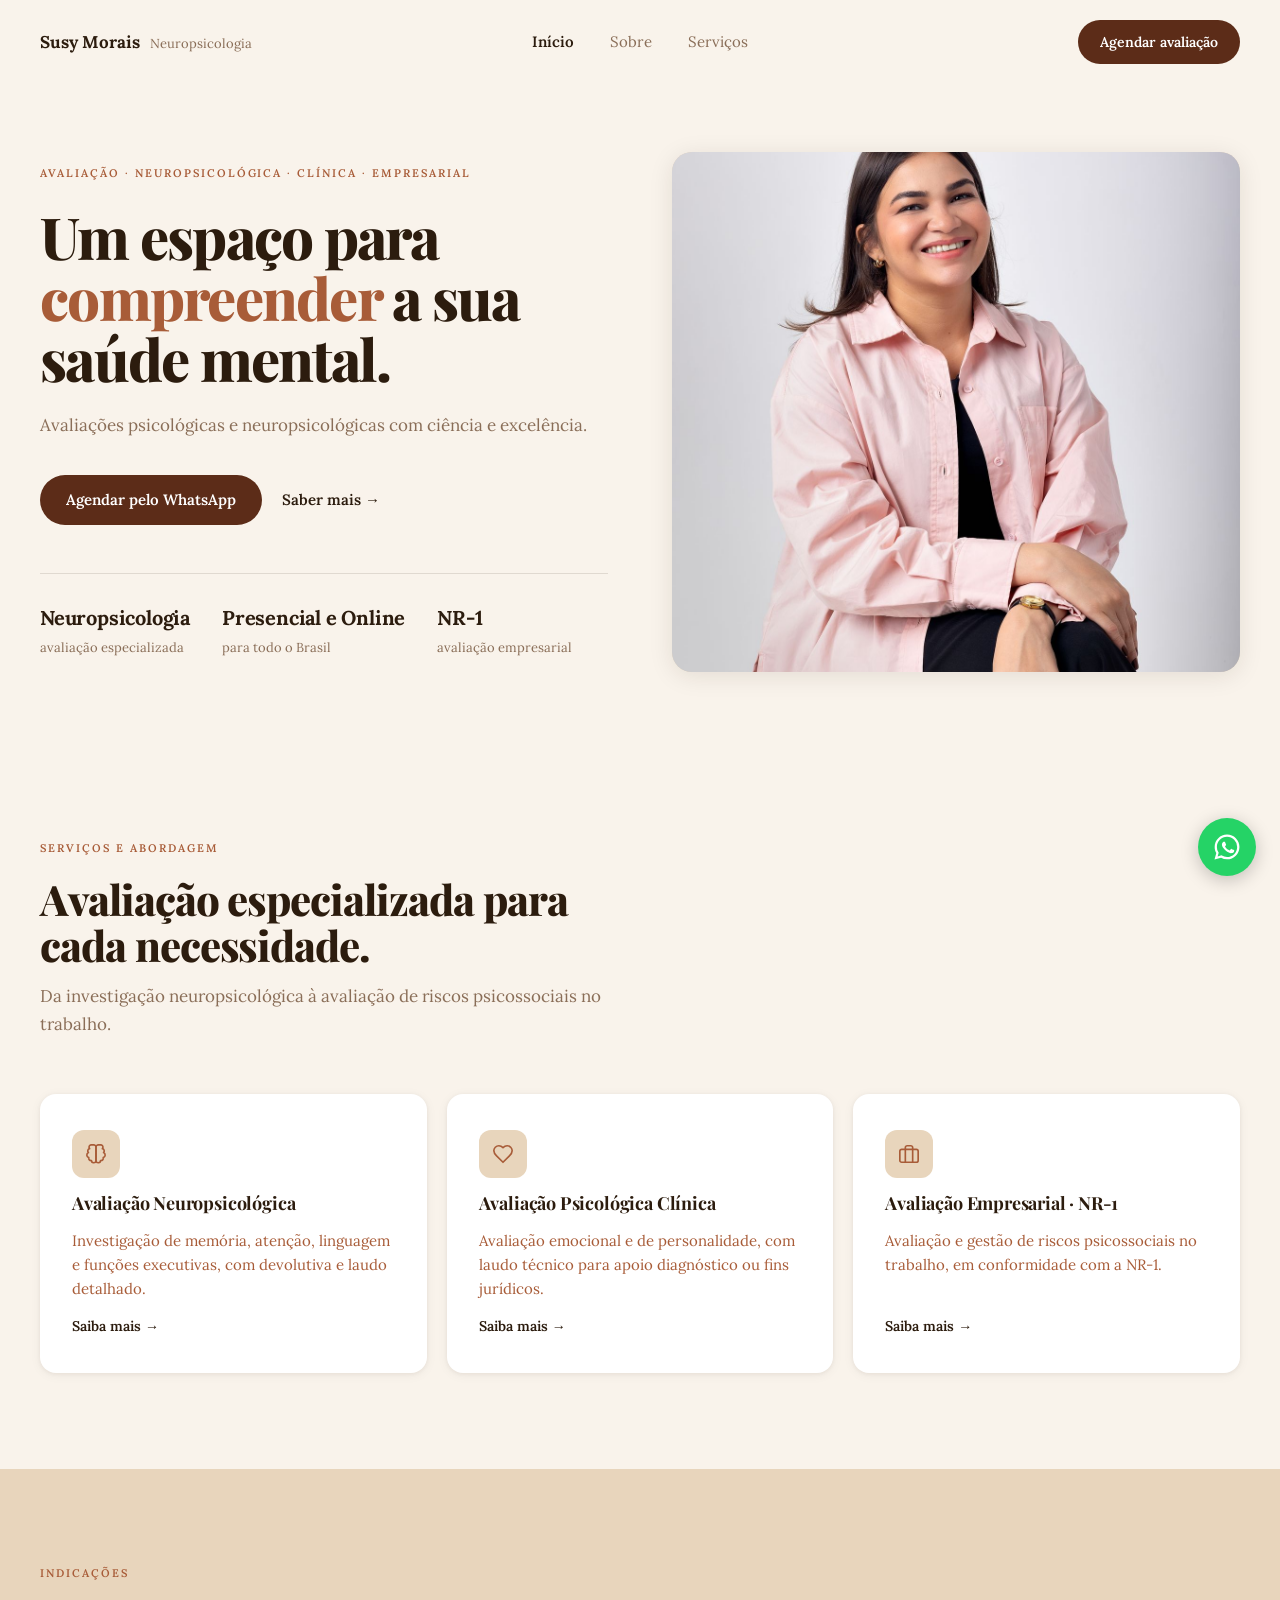
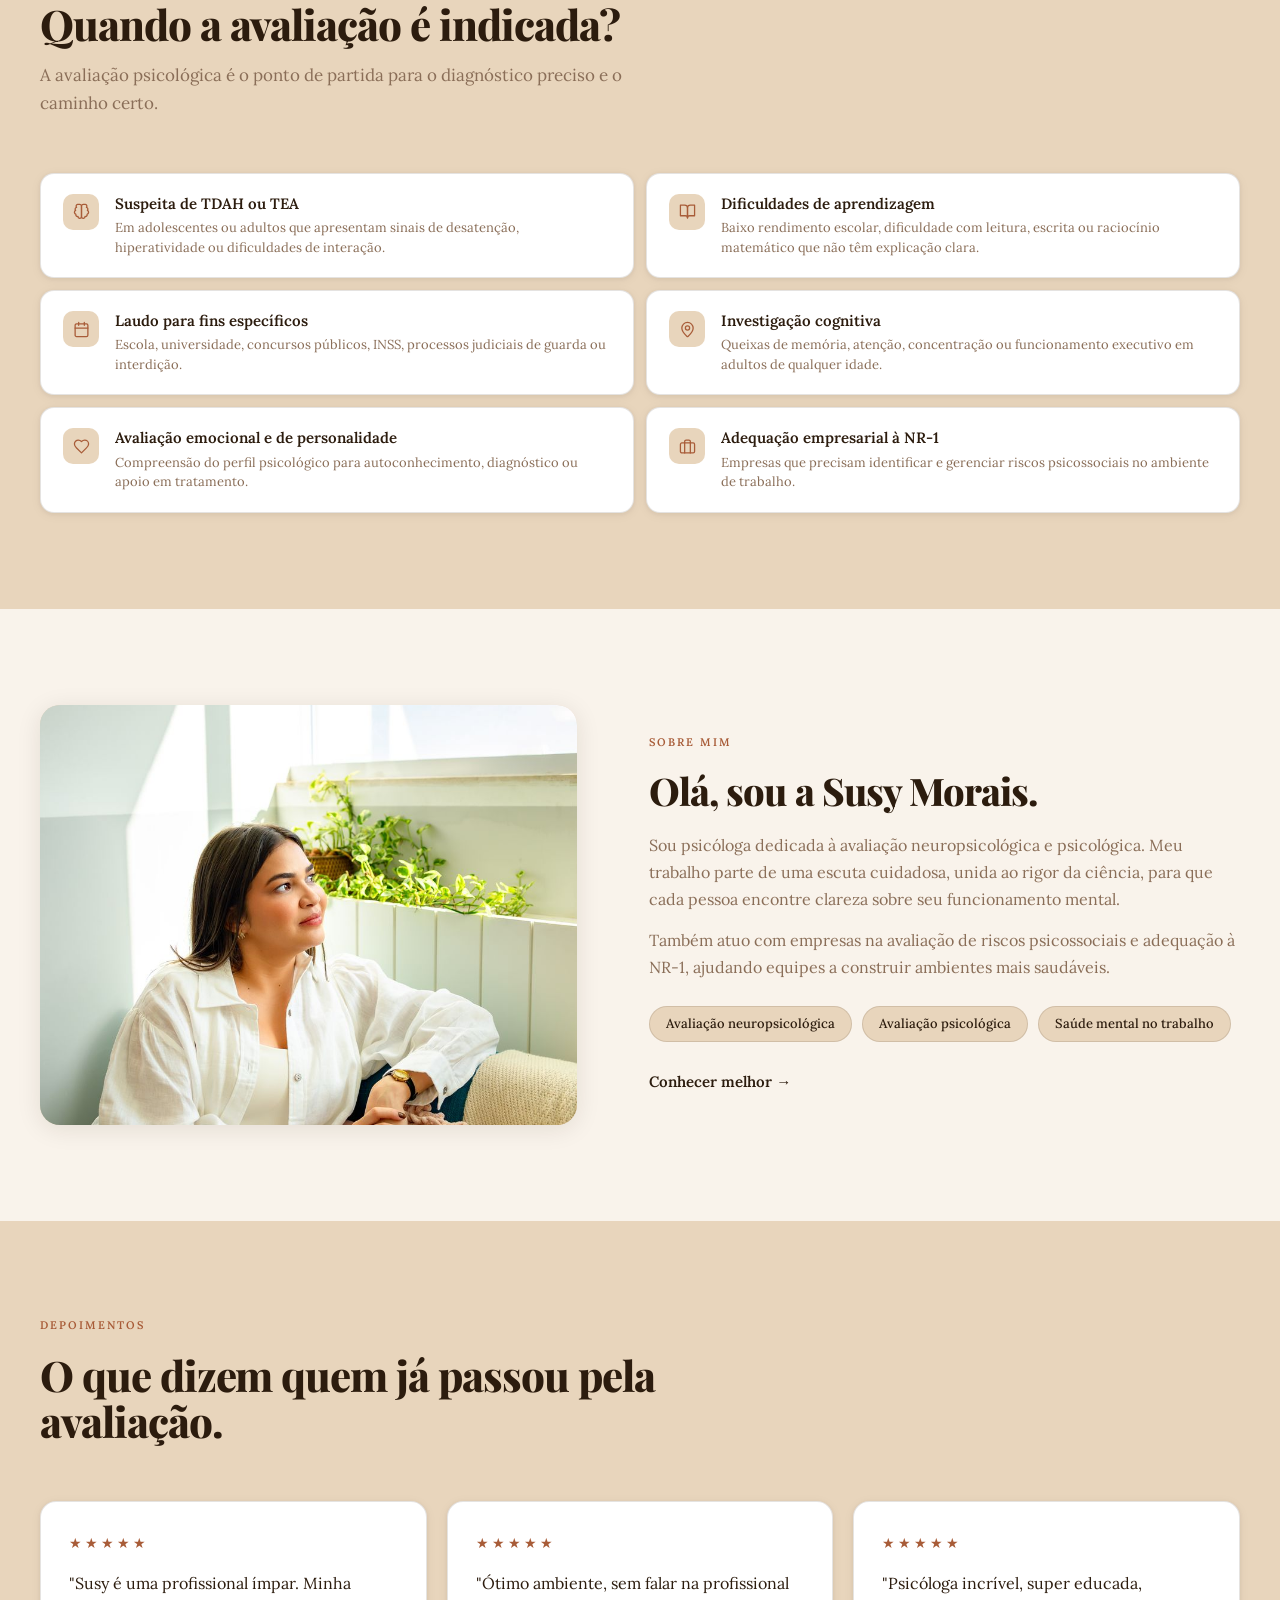
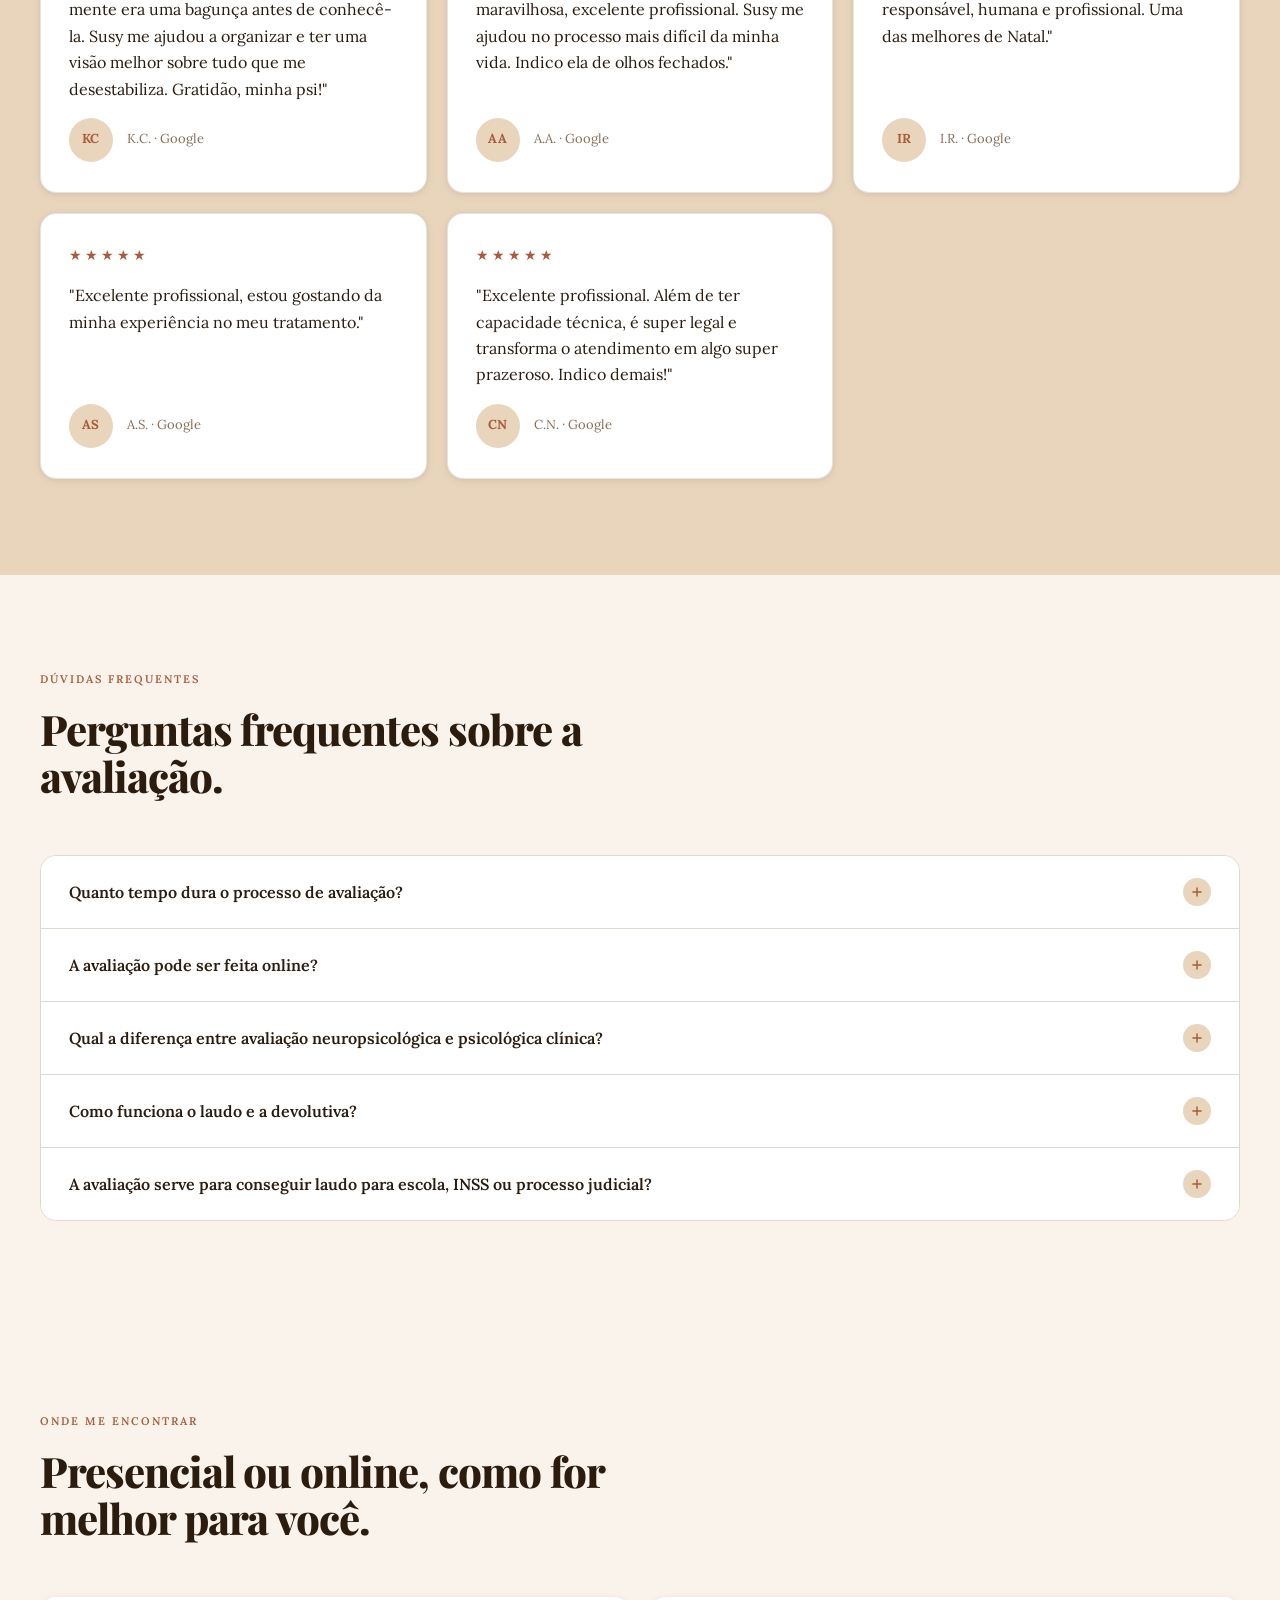
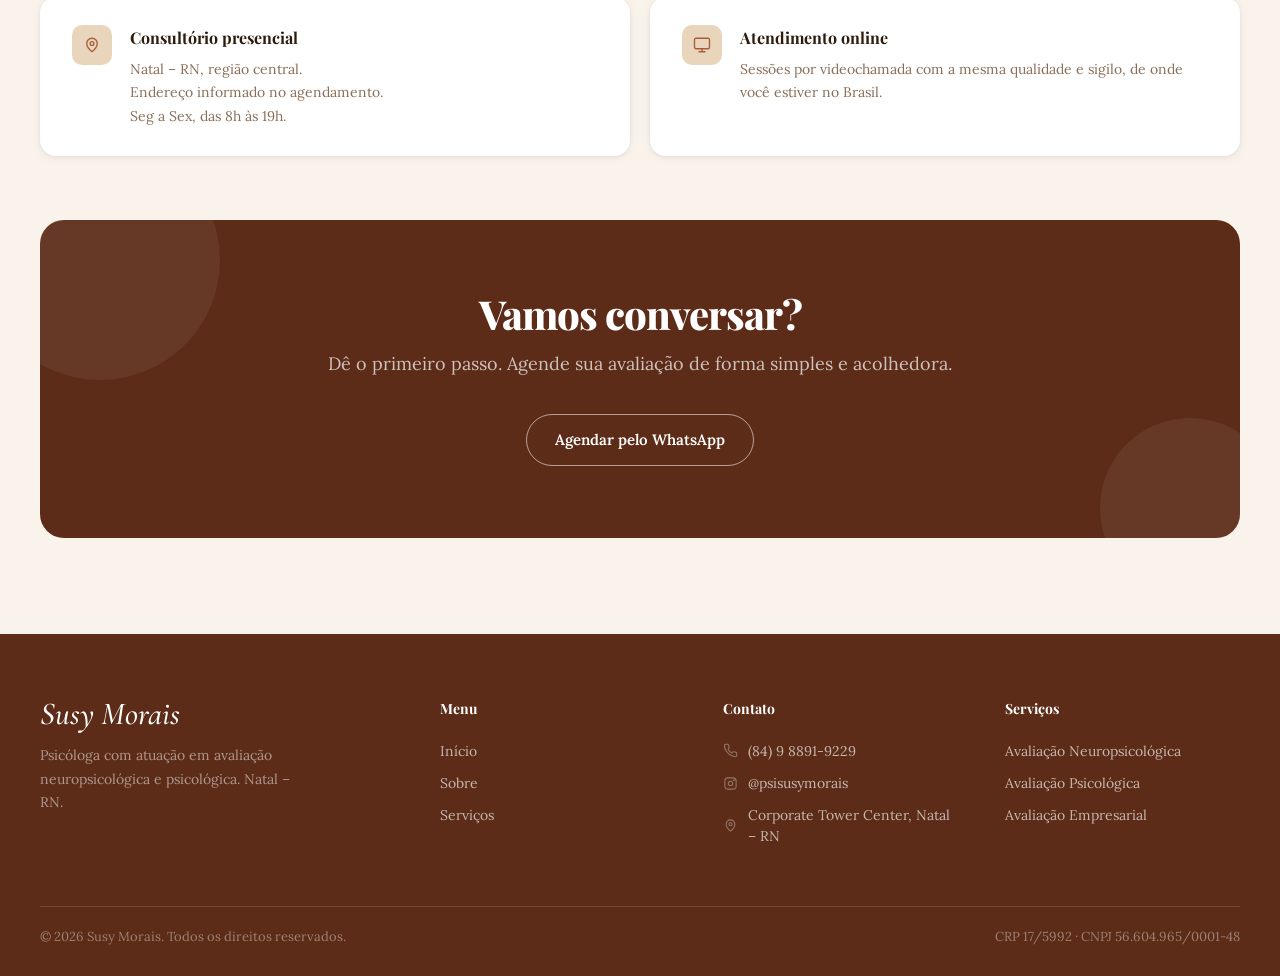
==== commit d132cd1e: "Adiciona fotos reais da Susy no hero da home, sobre mim e hero da página Sobre" ====
--- a/index.html
+++ b/index.html
@@ -55,7 +55,7 @@
         </div>
       </div>
       <div class="hero-photo photo-ph">
-        <span class="ph-tag"></span>
+        <img src="foto-hero.jpg" alt="Susy Morais, psicóloga">
       </div>
     </div>
   </section>
@@ -168,7 +168,7 @@
   <section class="sec">
     <div class="wrap about-grid">
       <div class="about-photo photo-ph">
-        <span class="ph-tag">Foto da Susy</span>
+        <img src="foto-sobre-mim.jpg" alt="Susy Morais">
       </div>
       <div class="about-text">
         <span class="eyebrow">Sobre mim</span>
--- a/styles.css
+++ b/styles.css
@@ -0,0 +1,719 @@
+@import url('https://fonts.googleapis.com/css2?family=Cormorant+Garamond:ital,wght@1,500;1,600&family=Playfair+Display:wght@600;700;800&family=Lora:ital,wght@0,400;0,500;0,600;1,500&display=swap');
+
+/* ============================================================
+   TOKENS
+   ============================================================ */
+:root {
+  --bg:       #F9F3EB;
+  --bg-ph:    #E8D5BC;
+  --ink:      #2C1C0E;
+  --muted:    #8A6E58;
+  --accent:   #A85C38;
+  --accent-d: #7A3C20;
+  --cta:      #5C2C18;
+  --line:     rgba(44,28,14,.12);
+  --white:    #FFFFFF;
+  --shadow-sm: 0 1px 4px rgba(44,28,14,.06), 0 2px 12px rgba(44,28,14,.05);
+  --shadow-md: 0 4px 24px rgba(44,28,14,.10);
+  --r:        16px;
+}
+
+*, *::before, *::after { box-sizing: border-box; margin: 0; padding: 0; }
+html { scroll-behavior: smooth; }
+body {
+  font-family: 'Lora', Georgia, serif;
+  background: var(--bg);
+  color: var(--ink);
+  font-size: 16px;
+  line-height: 1.6;
+  -webkit-font-smoothing: antialiased;
+  padding-top: 72px;
+}
+
+h1, h2, h3, h4, h5, h6 { font-family: 'Playfair Display', Georgia, serif; }
+img { display: block; max-width: 100%; }
+a { color: inherit; text-decoration: none; }
+
+.wrap { max-width: 1440px; margin: 0 auto; padding: 0 64px; }
+
+/* ---- EYEBROW ---- */
+.eyebrow {
+  font-size: 11px;
+  font-weight: 600;
+  letter-spacing: .18em;
+  text-transform: uppercase;
+  color: var(--accent);
+  margin-bottom: 18px;
+  display: block;
+}
+
+/* ---- PHOTO PLACEHOLDER ---- */
+.photo-ph {
+  background: var(--bg-ph);
+  display: flex;
+  align-items: flex-end;
+  padding: 16px;
+  overflow: hidden;
+  position: relative;
+}
+.photo-ph:has(img) { padding: 0; }
+.photo-ph img { position: absolute; inset: 0; width: 100%; height: 100%; object-fit: cover; }
+.ph-tag {
+  font-size: 11px;
+  font-weight: 600;
+  letter-spacing: .1em;
+  text-transform: uppercase;
+  color: var(--ink);
+  background: rgba(255,255,255,.78);
+  padding: 6px 14px;
+  border-radius: 99px;
+}
+
+/* ============================================================
+   BOTÕES
+   ============================================================ */
+.btn-primary {
+  display: inline-flex;
+  align-items: center;
+  gap: 8px;
+  background: var(--cta);
+  color: #fff;
+  font-family: inherit;
+  font-weight: 600;
+  font-size: 15px;
+  padding: 13px 26px;
+  border-radius: 99px;
+  transition: background .15s;
+  white-space: nowrap;
+}
+.btn-primary:hover { background: var(--accent-d); }
+.btn-primary svg { width: 17px; height: 17px; flex-shrink: 0; }
+
+.btn-ghost {
+  display: inline-flex;
+  align-items: center;
+  gap: 6px;
+  font-size: 15px;
+  font-weight: 600;
+  color: var(--ink);
+  transition: gap .15s, color .15s;
+}
+.btn-ghost:hover { color: var(--accent); gap: 10px; }
+
+.btn-outline-light {
+  display: inline-flex;
+  align-items: center;
+  gap: 8px;
+  background: transparent;
+  color: #fff;
+  font-family: inherit;
+  font-weight: 600;
+  font-size: 15px;
+  padding: 13px 28px;
+  border-radius: 99px;
+  border: 1.5px solid rgba(255,255,255,.55);
+  transition: border-color .15s, background .15s;
+}
+.btn-outline-light:hover { border-color: #fff; background: rgba(255,255,255,.1); }
+.btn-outline-light svg { width: 17px; height: 17px; flex-shrink: 0; }
+
+/* ============================================================
+   NAV
+   ============================================================ */
+.nav {
+  display: flex;
+  align-items: center;
+  justify-content: space-between;
+  padding: 20px 64px;
+  position: fixed;
+  top: 0;
+  left: 0;
+  right: 0;
+  background: transparent;
+  z-index: 100;
+}
+.brand { display: flex; align-items: baseline; gap: 10px; }
+.brand b { font-size: 17px; font-weight: 700; color: var(--ink); }
+.brand small { font-size: 13px; color: var(--muted); font-weight: 400; }
+
+.navlinks { display: flex; gap: 36px; position: absolute; left: 50%; transform: translateX(-50%); }
+.navlinks a { font-size: 15px; color: var(--muted); transition: color .15s; }
+.navlinks a:hover { color: var(--ink); }
+.navlinks a[aria-current="page"] { color: var(--ink); font-weight: 600; }
+
+.btn-nav {
+  display: inline-flex;
+  align-items: center;
+  gap: 8px;
+  background: var(--cta);
+  color: #fff;
+  font-family: inherit;
+  font-weight: 600;
+  font-size: 14px;
+  padding: 11px 22px;
+  border-radius: 99px;
+  transition: background .15s;
+  white-space: nowrap;
+}
+.btn-nav:hover { background: var(--accent-d); }
+.btn-nav svg { width: 16px; height: 16px; }
+
+.menu-toggle { display: none; background: none; border: none; cursor: pointer; color: var(--ink); padding: 4px; }
+.menu-toggle svg { display: block; }
+
+.nav-drawer { display: none; flex-direction: column; background: var(--bg); border-bottom: 1px solid var(--line); padding: 8px 0 16px; position: fixed; top: 72px; left: 0; right: 0; z-index: 99; }
+.nav-drawer.open { display: flex; }
+.nav-drawer a { font-size: 16px; color: var(--muted); padding: 12px 24px; }
+.nav-drawer a:hover { color: var(--ink); }
+.nav-drawer .btn-nav { margin: 8px 24px 0; color: #fff; }
+
+/* ============================================================
+   HERO
+   ============================================================ */
+.hero { padding: 80px 0 72px; }
+.hero-grid {
+  display: grid;
+  grid-template-columns: 1fr 1fr;
+  gap: 64px;
+  align-items: center;
+}
+.hero-eyebrow {
+  font-size: 11px;
+  font-weight: 600;
+  letter-spacing: .18em;
+  text-transform: uppercase;
+  color: var(--accent);
+  margin-bottom: 24px;
+}
+.hero h1 {
+  font-size: 58px;
+  font-weight: 800;
+  line-height: 1.05;
+  letter-spacing: -.03em;
+  color: var(--ink);
+  margin-bottom: 22px;
+}
+.hero h1 em {
+  font-style: normal;
+  color: var(--accent);
+}
+.hero-sub {
+  font-size: 17px;
+  color: var(--muted);
+  line-height: 1.65;
+  max-width: 36em;
+  margin-bottom: 36px;
+}
+.hero-cta {
+  display: flex;
+  align-items: center;
+  gap: 20px;
+  flex-wrap: wrap;
+  margin-bottom: 48px;
+}
+.hero-stats {
+  display: flex;
+  gap: 32px;
+  padding-top: 28px;
+  border-top: 1px solid var(--line);
+  flex-wrap: wrap;
+}
+.hero-stats div b { display: block; font-size: 20px; font-weight: 700; letter-spacing: -.01em; }
+.hero-stats div span { font-size: 13px; color: var(--muted); }
+
+.hero-photo { border-radius: 20px; min-height: 520px; box-shadow: var(--shadow-md); }
+
+/* ============================================================
+   SEÇÃO GENÉRICA
+   ============================================================ */
+.sec { padding: 96px 0; }
+.tint { background: var(--bg-ph); }
+
+.sec-head { max-width: 620px; margin-bottom: 56px; }
+.sec-head h2 {
+  font-size: 42px;
+  font-weight: 800;
+  letter-spacing: -.025em;
+  line-height: 1.1;
+  margin-bottom: 14px;
+}
+.sec-head p { font-size: 17px; color: var(--muted); line-height: 1.65; }
+
+/* ============================================================
+   SERVIÇOS
+   ============================================================ */
+.svc-grid { display: grid; grid-template-columns: repeat(3, 1fr); gap: 20px; }
+.svc {
+  background: var(--white);
+  border-radius: var(--r);
+  padding: 36px 32px;
+  display: flex;
+  flex-direction: column;
+  gap: 14px;
+  box-shadow: var(--shadow-sm);
+  color: inherit;
+  transition: box-shadow .2s, transform .18s;
+}
+.svc:hover { box-shadow: var(--shadow-md); transform: translateY(-2px); }
+.svc-icon {
+  width: 48px; height: 48px;
+  background: var(--bg-ph);
+  border-radius: 12px;
+  display: flex; align-items: center; justify-content: center;
+  color: var(--accent);
+  flex-shrink: 0;
+}
+.svc-icon svg { width: 22px; height: 22px; }
+.svc h3 { font-size: 18px; font-weight: 700; letter-spacing: -.01em; line-height: 1.25; }
+.svc > p { font-size: 15px; color: var(--accent); line-height: 1.6; flex: 1; }
+.svc .more { font-size: 14px; font-weight: 600; color: var(--ink); }
+
+/* ============================================================
+   ETAPAS
+   ============================================================ */
+.steps { display: grid; grid-template-columns: repeat(4, 1fr); gap: 36px; }
+.step-bar {
+  height: 3px;
+  background: var(--line);
+  border-radius: 3px;
+  margin-bottom: 24px;
+  position: relative;
+}
+.step-bar::before {
+  content: '';
+  position: absolute;
+  left: 0; top: 0;
+  width: 44px; height: 100%;
+  background: var(--cta);
+  border-radius: 3px;
+}
+.step-label { font-size: 11px; font-weight: 600; letter-spacing: .12em; text-transform: uppercase; color: var(--accent); margin-bottom: 10px; }
+.step h4 { font-size: 16px; font-weight: 700; margin-bottom: 10px; }
+.step p { font-size: 14px; color: var(--muted); line-height: 1.65; }
+
+/* ============================================================
+   SOBRE
+   ============================================================ */
+.about-grid {
+  display: grid;
+  grid-template-columns: 1fr 1.1fr;
+  gap: 72px;
+  align-items: center;
+}
+.about-photo { border-radius: 20px; min-height: 420px; box-shadow: var(--shadow-md); }
+.about-text h2 { font-size: 38px; font-weight: 800; letter-spacing: -.025em; line-height: 1.1; margin-bottom: 20px; }
+.about-text p { font-size: 16px; color: var(--muted); line-height: 1.7; margin-bottom: 14px; }
+.about-tags { display: flex; flex-wrap: wrap; gap: 10px; margin-top: 24px; }
+.about-tags span {
+  font-size: 13px; font-weight: 500;
+  color: var(--ink);
+  background: var(--bg-ph);
+  border: 1px solid var(--line);
+  border-radius: 99px;
+  padding: 7px 16px;
+}
+
+/* ============================================================
+   LOCALIZAÇÃO
+   ============================================================ */
+.loc-grid { display: grid; grid-template-columns: 1fr 1fr; gap: 20px; margin-bottom: 64px; }
+.loc-card {
+  background: var(--white);
+  border-radius: var(--r);
+  padding: 28px 32px;
+  display: flex;
+  gap: 18px;
+  align-items: flex-start;
+  box-shadow: var(--shadow-sm);
+}
+.loc-icon {
+  width: 40px; height: 40px; flex-shrink: 0;
+  background: var(--bg-ph);
+  border-radius: 10px;
+  display: flex; align-items: center; justify-content: center;
+  color: var(--accent);
+}
+.loc-icon svg { width: 18px; height: 18px; }
+.loc-card h4 { font-size: 16px; font-weight: 700; margin-bottom: 8px; }
+.loc-card p { font-size: 14px; color: var(--muted); line-height: 1.65; }
+.loc-card a { color: var(--accent); }
+
+/* ============================================================
+   CTA BAND
+   ============================================================ */
+.cta-band {
+  background: var(--cta);
+  border-radius: 24px;
+  padding: 72px 64px;
+  text-align: center;
+  color: #fff;
+  position: relative;
+  overflow: hidden;
+}
+.cta-band h2 { font-size: 40px; font-weight: 800; letter-spacing: -.025em; line-height: 1.1; margin-bottom: 14px; position: relative; }
+.cta-band > p { font-size: 18px; color: rgba(255,255,255,.7); margin-bottom: 36px; position: relative; }
+.cta-band > a { position: relative; }
+.cta-blob { position: absolute; border-radius: 50%; background: rgba(255,255,255,.06); }
+
+/* ============================================================
+   FOOTER
+   ============================================================ */
+.site-footer { background: var(--cta); color: rgba(255,255,255,.65); }
+.footer-inner {
+  display: grid;
+  grid-template-columns: 1.5fr 1fr 1fr 1fr;
+  gap: 48px;
+  padding: 64px 0 48px;
+}
+.f-name {
+  font-family: 'Cormorant Garamond', Georgia, serif;
+  font-style: italic;
+  font-weight: 500;
+  font-size: 32px;
+  color: #fff;
+  display: block;
+  margin-bottom: 14px;
+  line-height: 1;
+}
+.f-brand-desc { font-size: 14px; line-height: 1.65; max-width: 28ch; color: rgba(255,255,255,.5); }
+
+.footer-col h4 { font-size: 14px; font-weight: 700; color: #fff; margin-bottom: 20px; }
+.footer-col a {
+  display: flex;
+  align-items: center;
+  gap: 10px;
+  font-size: 14px;
+  color: rgba(255,255,255,.65);
+  margin-bottom: 12px;
+  transition: color .15s;
+  line-height: 1.45;
+}
+.footer-col a:hover { color: #fff; }
+.footer-col svg { width: 15px; height: 15px; flex-shrink: 0; color: rgba(255,255,255,.35); }
+
+.footer-bottom {
+  border-top: 1px solid rgba(255,255,255,.12);
+  padding: 20px 0 28px;
+  display: flex;
+  justify-content: space-between;
+  align-items: center;
+  font-size: 13px;
+  color: rgba(255,255,255,.4);
+  flex-wrap: wrap;
+  gap: 8px;
+}
+
+/* ============================================================
+   PAGE HERO (páginas internas)
+   ============================================================ */
+.page-hero { padding: 64px 0 0; }
+.page-hero h1 { font-size: 46px; font-weight: 800; letter-spacing: -.025em; line-height: 1.1; margin-bottom: 14px; }
+.page-hero p { font-size: 18px; color: var(--muted); max-width: 40em; line-height: 1.65; }
+.breadcrumb { display: inline-flex; align-items: center; gap: 6px; font-size: 13px; font-weight: 600; color: var(--accent); margin-bottom: 22px; opacity: .85; transition: opacity .15s; }
+.breadcrumb:hover { opacity: 1; }
+
+/* ============================================================
+   DETALHE — AVALIAÇÃO
+   ============================================================ */
+.sec.sec-content { padding-top: 52px; }
+.detail-grid { display: grid; grid-template-columns: 1fr 300px; gap: 28px; align-items: start; }
+
+.detail-main {
+  background: var(--white);
+  border: 1px solid var(--line);
+  border-radius: 20px;
+  padding: 48px 52px;
+  box-shadow: var(--shadow-sm);
+}
+.detail-main h2 { font-size: 24px; font-weight: 700; letter-spacing: -.015em; margin-bottom: 14px; margin-top: 44px; line-height: 1.2; }
+.detail-main h2:first-child { margin-top: 0; }
+.detail-main h3 { font-size: 13px; font-weight: 700; letter-spacing: .1em; text-transform: uppercase; margin-bottom: 14px; margin-top: 36px; color: var(--accent); }
+.detail-main p { font-size: 16px; color: var(--muted); line-height: 1.7; margin-bottom: 16px; }
+
+.facts { list-style: none; display: grid; grid-template-columns: 1fr 1fr; gap: 10px 24px; margin: 8px 0; }
+.facts li { position: relative; padding-left: 26px; font-size: 15px; color: var(--muted); line-height: 1.5; }
+.facts li::before {
+  content: "";
+  position: absolute;
+  left: 0; top: 3px;
+  width: 18px; height: 18px;
+  border-radius: 50%;
+  background: var(--bg-ph);
+  background-image: url("data:image/svg+xml,%3Csvg xmlns='http://www.w3.org/2000/svg' viewBox='0 0 24 24' fill='none' stroke='%23A85C38' stroke-width='3' stroke-linecap='round' stroke-linejoin='round'%3E%3Cpath d='M20 6 9 17l-5-5'/%3E%3C/svg%3E");
+  background-size: 12px; background-position: center; background-repeat: no-repeat;
+}
+
+.aside-card { background: var(--white); border: 1px solid var(--line); border-radius: 18px; padding: 28px 24px; box-shadow: var(--shadow-sm); position: sticky; top: 88px; }
+.aside-card + .aside-card { margin-top: 20px; }
+.aside-card h4 { font-size: 13px; font-weight: 700; letter-spacing: .08em; text-transform: uppercase; color: var(--muted); margin-bottom: 16px; }
+.aside-card p { font-size: 15px; color: var(--ink); display: flex; align-items: center; gap: 6px; margin-bottom: 10px; }
+.aside-link { display: block; font-size: 14px; font-weight: 600; color: var(--accent); margin-bottom: 10px; transition: color .15s; }
+.aside-link:hover { color: var(--accent-d); }
+
+/* ============================================================
+   DETAIL PAGES — NOVO LAYOUT
+   ============================================================ */
+
+/* Botão voltar */
+.back-link { display: inline-flex; align-items: center; gap: 8px; font-size: 13px; font-weight: 600; color: var(--muted); margin-bottom: 24px; transition: color .15s, gap .15s; }
+.back-link:hover { color: var(--ink); gap: 12px; }
+.back-link svg { width: 14px; height: 14px; flex-shrink: 0; }
+
+/* Hero dois-colunas */
+.dp-hero { padding: 80px 0 72px; }
+.dp-hero-grid { display: grid; grid-template-columns: 1fr 1fr; gap: 80px; align-items: center; }
+.dp-hero h1 { font-size: 50px; font-weight: 800; letter-spacing: -.03em; line-height: 1.1; color: var(--ink); margin-top: 16px; }
+.dp-deco { width: 44px; height: 3px; background: var(--accent); border-radius: 3px; margin-top: 28px; }
+.dp-hero-text p { font-size: 17px; line-height: 1.72; color: var(--muted); }
+.dp-hero-text p + p { margin-top: 18px; }
+.dp-hero-text strong { color: var(--ink); font-weight: 600; }
+
+/* Faixa de citação */
+.dp-quote { background: var(--bg-ph); padding: 60px 0; }
+.dp-qmark { font-size: 80px; line-height: .85; color: var(--accent); font-family: Georgia, serif; margin-bottom: 12px; user-select: none; }
+.dp-quote p { font-size: 20px; line-height: 1.65; font-style: italic; color: var(--ink); font-weight: 500; max-width: 820px; }
+
+/* Checklist (para quem / por que) */
+.check-grid { display: grid; grid-template-columns: 1fr 1fr; gap: 12px; }
+.check-item { display: flex; align-items: flex-start; gap: 14px; background: var(--bg-ph); border-radius: 14px; padding: 18px 20px; }
+.check-icon { width: 20px; height: 20px; flex-shrink: 0; background: var(--accent); border-radius: 50%; display: flex; align-items: center; justify-content: center; margin-top: 2px; }
+.check-icon svg { width: 10px; height: 10px; stroke: #fff; fill: none; stroke-width: 2.5; stroke-linecap: round; stroke-linejoin: round; }
+.check-item p { font-size: 15px; line-height: 1.5; color: var(--ink); font-weight: 500; margin: 0; }
+
+/* Cards de funções (o que é avaliado) */
+.func-grid { display: grid; grid-template-columns: repeat(3, 1fr); gap: 16px; }
+.func-card { background: var(--white); border-radius: 16px; padding: 28px 24px; box-shadow: var(--shadow-sm); }
+.func-icon { width: 36px; height: 36px; background: var(--accent); border-radius: 9px; display: flex; align-items: center; justify-content: center; margin-bottom: 16px; }
+.func-icon svg { width: 16px; height: 16px; stroke: #fff; fill: none; stroke-width: 1.8; stroke-linecap: round; stroke-linejoin: round; }
+.func-label { font-size: 11px; font-weight: 700; letter-spacing: .12em; text-transform: uppercase; color: var(--accent); margin-bottom: 8px; }
+.func-card > p { font-size: 14px; line-height: 1.6; color: var(--muted); margin: 0; }
+
+/* Timeline (o que inclui) */
+.timeline { display: grid; grid-template-columns: repeat(4, 1fr); }
+.tl-item { padding-right: 20px; }
+.tl-item:last-child { padding-right: 0; }
+.tl-top { display: flex; align-items: center; margin-bottom: 24px; }
+.tl-circle { width: 52px; height: 52px; border-radius: 50%; display: flex; align-items: center; justify-content: center; font-size: 14px; font-weight: 700; flex-shrink: 0; letter-spacing: .02em; }
+.tl-circle.c-a { background: var(--accent); color: #fff; }
+.tl-circle.c-d { background: var(--ink); color: #fff; }
+.tl-conn { flex: 1; height: 1px; background: rgba(44,28,14,.18); margin-left: 4px; }
+.tl-label { font-size: 11px; font-weight: 700; letter-spacing: .12em; text-transform: uppercase; color: var(--accent); margin-bottom: 8px; }
+.tl-item h4 { font-size: 16px; font-weight: 600; color: var(--ink); margin-bottom: 8px; }
+.tl-item > p { font-size: 14px; line-height: 1.6; color: var(--muted); }
+
+/* CTA escuro (detalhe) */
+.dp-cta { background: var(--cta); padding: 80px 0; }
+.dp-cta-grid { display: grid; grid-template-columns: 1fr 1fr; gap: 80px; align-items: center; }
+.dp-cta .eyebrow { color: var(--accent); }
+.dp-cta h2 { font-size: 44px; font-weight: 800; letter-spacing: -.025em; line-height: 1.1; color: #fff; margin: 14px 0; }
+.dp-cta-desc { font-size: 16px; color: rgba(255,255,255,.65); line-height: 1.65; }
+.dp-cta-actions { display: flex; flex-direction: column; gap: 16px; }
+.btn-wa { background: var(--accent); color: #fff; border-radius: 100px; padding: 18px 32px; font-size: 16px; font-weight: 700; display: flex; align-items: center; justify-content: center; gap: 10px; transition: background .2s; }
+.btn-wa:hover { background: var(--accent-d); }
+.btn-wa svg { width: 20px; height: 20px; fill: currentColor; flex-shrink: 0; }
+.dp-cta-link { color: rgba(255,255,255,.6); font-size: 15px; text-align: center; text-decoration: none; transition: color .15s; }
+.dp-cta-link:hover { color: #fff; }
+
+/* ============================================================
+   SOBRE (página)
+   ============================================================ */
+.creds { display: flex; flex-wrap: wrap; gap: 10px; margin-top: 22px; }
+.creds span { font-size: 13px; font-weight: 600; color: var(--ink); background: var(--bg-ph); padding: 7px 13px; border-radius: 99px; border: 1px solid var(--line); }
+
+/* ============================================================
+   LOCALIZAÇÃO (página)
+   ============================================================ */
+.loc { border: 1px solid var(--line); border-radius: var(--r); padding: 30px; background: var(--white); display: flex; gap: 18px; box-shadow: var(--shadow-sm); }
+.loc .ic { flex: 0 0 auto; width: 44px; height: 44px; border-radius: 12px; background: var(--bg-ph); color: var(--accent); display: flex; align-items: center; justify-content: center; }
+.loc .ic svg { width: 22px; height: 22px; }
+.loc h4 { font-size: 18px; font-weight: 700; margin-bottom: 8px; }
+.loc p { font-size: 15px; color: var(--muted); line-height: 1.6; }
+
+/* ============================================================
+   DEPOIMENTOS
+   ============================================================ */
+.testi-grid { display: grid; grid-template-columns: repeat(3, 1fr); gap: 20px; }
+.testi { background: var(--white); border: 1px solid var(--line); border-radius: var(--r); padding: 30px 28px; box-shadow: var(--shadow-sm); display: flex; flex-direction: column; gap: 16px; }
+.testi .stars { color: var(--accent); letter-spacing: 3px; font-size: 14px; }
+.testi .quote { font-size: 16px; line-height: 1.65; flex: 1; }
+.testi .who { display: flex; align-items: center; gap: 14px; }
+.testi .who span { font-size: 13px; color: var(--muted); }
+.testi-avatar { width: 44px; height: 44px; border-radius: 50%; background: var(--bg-ph); color: var(--accent); display: flex; align-items: center; justify-content: center; font-size: 13px; font-weight: 700; letter-spacing: .04em; flex-shrink: 0; }
+
+/* ============================================================
+   HERO BADGES
+   ============================================================ */
+.hero-badges { display: flex; gap: 32px; padding-top: 28px; border-top: 1px solid var(--line); flex-wrap: wrap; margin-top: 0; }
+.hero-badges div b { display: block; font-size: 20px; font-weight: 700; letter-spacing: -.01em; }
+.hero-badges div span { font-size: 13px; color: var(--muted); }
+
+/* ============================================================
+   QUANDO É INDICADO
+   ============================================================ */
+.when-grid { display: grid; grid-template-columns: 1fr 1fr; gap: 12px; }
+.when-item {
+  display: flex; align-items: flex-start; gap: 16px;
+  padding: 20px 22px;
+  border: 1px solid var(--line);
+  border-radius: 14px;
+  background: var(--white);
+  box-shadow: var(--shadow-sm);
+  transition: box-shadow .18s;
+}
+.when-item:hover { box-shadow: var(--shadow-md); }
+.when-icon { width: 36px; height: 36px; flex-shrink: 0; border-radius: 10px; background: var(--bg-ph); display: flex; align-items: center; justify-content: center; color: var(--accent); }
+.when-icon svg { width: 17px; height: 17px; stroke: currentColor; fill: none; stroke-width: 1.8; stroke-linecap: round; stroke-linejoin: round; }
+.when-item-text p:first-child { font-size: 15px; font-weight: 600; color: var(--ink); line-height: 1.35; margin-bottom: 4px; }
+.when-item-text p:last-child { font-size: 13px; color: var(--muted); line-height: 1.5; margin: 0; }
+
+/* ============================================================
+   FAQ
+   ============================================================ */
+.faq-list { display: flex; flex-direction: column; border-radius: 16px; overflow: hidden; border: 1px solid var(--line); }
+.faq-list details { border-bottom: 1px solid var(--line); }
+.faq-list details:last-child { border-bottom: none; }
+.faq-list details summary {
+  list-style: none;
+  padding: 22px 28px;
+  cursor: pointer;
+  display: flex; align-items: center; justify-content: space-between; gap: 20px;
+  background: var(--white);
+  transition: background .15s;
+}
+.faq-list details summary::-webkit-details-marker { display: none; }
+.faq-list details[open] summary { background: var(--bg-ph); }
+.faq-q { font-size: 16px; font-weight: 600; color: var(--ink); line-height: 1.4; }
+.faq-icon { width: 28px; height: 28px; flex-shrink: 0; border-radius: 50%; background: var(--bg-ph); display: flex; align-items: center; justify-content: center; color: var(--accent); transition: transform .2s; }
+.faq-list details[open] .faq-icon { transform: rotate(45deg); background: var(--white); }
+.faq-icon svg { width: 14px; height: 14px; stroke: currentColor; fill: none; stroke-width: 2.5; stroke-linecap: round; }
+.faq-body { padding: 22px 28px 26px; background: var(--white); }
+.faq-body p { font-size: 15px; color: var(--muted); line-height: 1.7; margin: 0; }
+
+/* ============================================================
+   WHATSAPP FLUTUANTE
+   ============================================================ */
+.wa-float { position: fixed; bottom: 24px; right: 24px; width: 58px; height: 58px; background: #25D366; border-radius: 50%; display: flex; align-items: center; justify-content: center; box-shadow: 0 4px 18px rgba(0,0,0,.22); z-index: 999; transition: transform .2s, box-shadow .2s; }
+.wa-float:hover { transform: scale(1.09); box-shadow: 0 6px 24px rgba(0,0,0,.30); }
+.wa-float svg { width: 30px; height: 30px; fill: #fff; }
+
+/* ============================================================
+   SOBRE (página rica)
+   ============================================================ */
+.about-creds { font-size: 13px; color: var(--muted); letter-spacing: .02em; line-height: 2; }
+
+.about-intro-grid { display: grid; grid-template-columns: 1fr 1.6fr; gap: 80px; align-items: start; }
+.about-intro-grid h2 { font-size: 44px; font-weight: 800; letter-spacing: -.025em; line-height: 1.05; margin-top: 12px; }
+.about-intro-text p { font-size: 17px; color: var(--muted); line-height: 1.72; }
+.about-intro-text p + p { margin-top: 18px; }
+
+.about-traj-grid { display: grid; grid-template-columns: 1fr 1.6fr; gap: 80px; align-items: start; margin-top: 48px; }
+.about-traj-grid h2 { font-size: 38px; font-weight: 800; letter-spacing: -.025em; line-height: 1.1; }
+.about-pullquote { font-family: 'Cormorant Garamond', Georgia, serif; font-style: italic; font-size: 24px; line-height: 1.5; color: var(--ink); font-weight: 500; margin-bottom: 28px; }
+.about-traj-text p:not(.about-pullquote) { font-size: 16px; color: var(--muted); line-height: 1.72; margin-bottom: 16px; }
+
+.form-grid { display: grid; grid-template-columns: repeat(4, 1fr); gap: 16px; }
+.form-card { background: var(--white); border-radius: 16px; padding: 28px 24px; box-shadow: var(--shadow-sm); border-top: 3px solid var(--accent); }
+.form-card h4 { font-size: 16px; font-weight: 700; color: var(--ink); margin-bottom: 12px; line-height: 1.3; }
+.form-card p { font-size: 14px; color: var(--muted); line-height: 1.65; margin: 0; }
+
+.pillar-grid { display: grid; grid-template-columns: repeat(3, 1fr); gap: 24px; }
+.pillar { background: var(--white); border-radius: 16px; padding: 36px 28px; box-shadow: var(--shadow-sm); }
+.pillar-num { font-size: 13px; font-weight: 800; letter-spacing: .12em; color: var(--accent); margin-bottom: 20px; display: block; }
+.pillar h4 { font-size: 19px; font-weight: 700; letter-spacing: -.01em; margin-bottom: 12px; }
+.pillar > p { font-size: 15px; color: var(--muted); line-height: 1.65; }
+
+.about-quote { padding: 80px 0; text-align: center; }
+.about-quote-line { width: 48px; height: 2px; background: var(--accent); margin: 0 auto; }
+.about-quote blockquote { font-family: 'Cormorant Garamond', Georgia, serif; font-style: italic; font-size: 34px; font-weight: 500; line-height: 1.55; color: var(--ink); max-width: 720px; margin: 28px auto; }
+
+/* ============================================================
+   RESPONSIVO
+   ============================================================ */
+@media (max-width: 1280px) {
+  .wrap { padding: 0 40px; }
+  .nav { padding: 20px 40px; }
+}
+
+@media (max-width: 1024px) {
+  .wrap { padding: 0 32px; }
+  .nav { padding: 18px 32px; }
+  .hero h1 { font-size: 46px; }
+  .footer-inner { grid-template-columns: 1fr 1fr; gap: 40px; }
+}
+
+@media (max-width: 860px) {
+  .hero-grid { grid-template-columns: 1fr; gap: 40px; }
+  .hero-photo { min-height: 320px; }
+  .svc-grid { grid-template-columns: 1fr; }
+  .steps { grid-template-columns: 1fr 1fr; }
+  .about-grid { grid-template-columns: 1fr; gap: 40px; }
+  .about-photo { min-height: 280px; }
+  .loc-grid { grid-template-columns: 1fr; }
+  .testi-grid { grid-template-columns: 1fr; }
+  .detail-grid { grid-template-columns: 1fr; gap: 20px; }
+  .detail-main { padding: 28px 24px; }
+  .facts { grid-template-columns: 1fr; }
+  .aside-card { position: static; }
+  .cta-band { padding: 48px 32px; }
+  .dp-hero-grid, .dp-cta-grid { grid-template-columns: 1fr; gap: 36px; }
+  .dp-hero { padding: 56px 0 48px; }
+  .dp-hero h1 { font-size: 38px; }
+  .dp-cta h2 { font-size: 34px; }
+  .check-grid { grid-template-columns: 1fr; }
+  .func-grid { grid-template-columns: 1fr 1fr; }
+  .timeline { grid-template-columns: 1fr 1fr; gap: 36px; }
+  .tl-item { padding-right: 0; }
+  .cta-band h2 { font-size: 30px; }
+  .sec { padding: 72px 0; }
+  .sec-head h2 { font-size: 32px; }
+  .sec-head { margin-bottom: 44px; }
+  .page-hero h1 { font-size: 38px; }
+  .about-intro-grid { grid-template-columns: 1fr; gap: 36px; }
+  .about-traj-grid { grid-template-columns: 1fr; gap: 36px; }
+  .form-grid { grid-template-columns: 1fr 1fr; }
+  .pillar-grid { grid-template-columns: 1fr; }
+  .about-quote blockquote { font-size: 26px; }
+  .hero-badges { gap: 20px; }
+}
+
+@media (max-width: 640px) {
+  .navlinks, .nav > .btn-nav { display: none; }
+  .menu-toggle { display: flex; }
+  .nav { padding: 16px 24px; }
+  .nav-drawer { top: 57px; }
+  .wrap { padding: 0 20px; }
+  .sec { padding: 52px 0; }
+  .sec-head { margin-bottom: 32px; }
+  .hero { padding: 40px 0 48px; }
+  .hero h1 { font-size: 34px; }
+  .hero-sub { font-size: 16px; margin-bottom: 28px; }
+  .hero-cta { gap: 12px; margin-bottom: 32px; }
+  .hero-badges { gap: 14px; padding-top: 20px; }
+  .hero-badges div b { font-size: 17px; }
+  .steps { grid-template-columns: 1fr; }
+  .when-grid { grid-template-columns: 1fr; }
+  .footer-inner { grid-template-columns: 1fr; }
+  .func-grid { grid-template-columns: 1fr; }
+  .timeline { grid-template-columns: 1fr; }
+  .tl-conn { display: none; }
+  .tl-circle { width: 40px; height: 40px; font-size: 13px; }
+  .dp-hero { padding: 36px 0 32px; }
+  .dp-hero h1 { font-size: 30px; }
+  .dp-cta h2 { font-size: 28px; }
+  .page-hero { padding: 44px 0 0; }
+  .page-hero h1 { font-size: 30px; }
+  .page-hero p { font-size: 16px; }
+  .footer-bottom { flex-direction: column; align-items: flex-start; gap: 6px; }
+  .cta-band { border-radius: 16px; padding: 40px 24px; }
+  .cta-band h2 { font-size: 26px; }
+  .form-grid { grid-template-columns: 1fr; }
+  .faq-list details summary { padding: 16px 20px; }
+  .faq-q { font-size: 15px; }
+  .faq-body { padding: 16px 20px 20px; }
+  .about-pullquote { font-size: 20px; }
+  .about-traj-grid { margin-top: 20px; }
+  .about-quote blockquote { font-size: 22px; }
+  .about-quote { padding: 52px 0; }
+  .pillar { padding: 28px 22px; }
+  .back-link { margin-bottom: 16px; }
+}
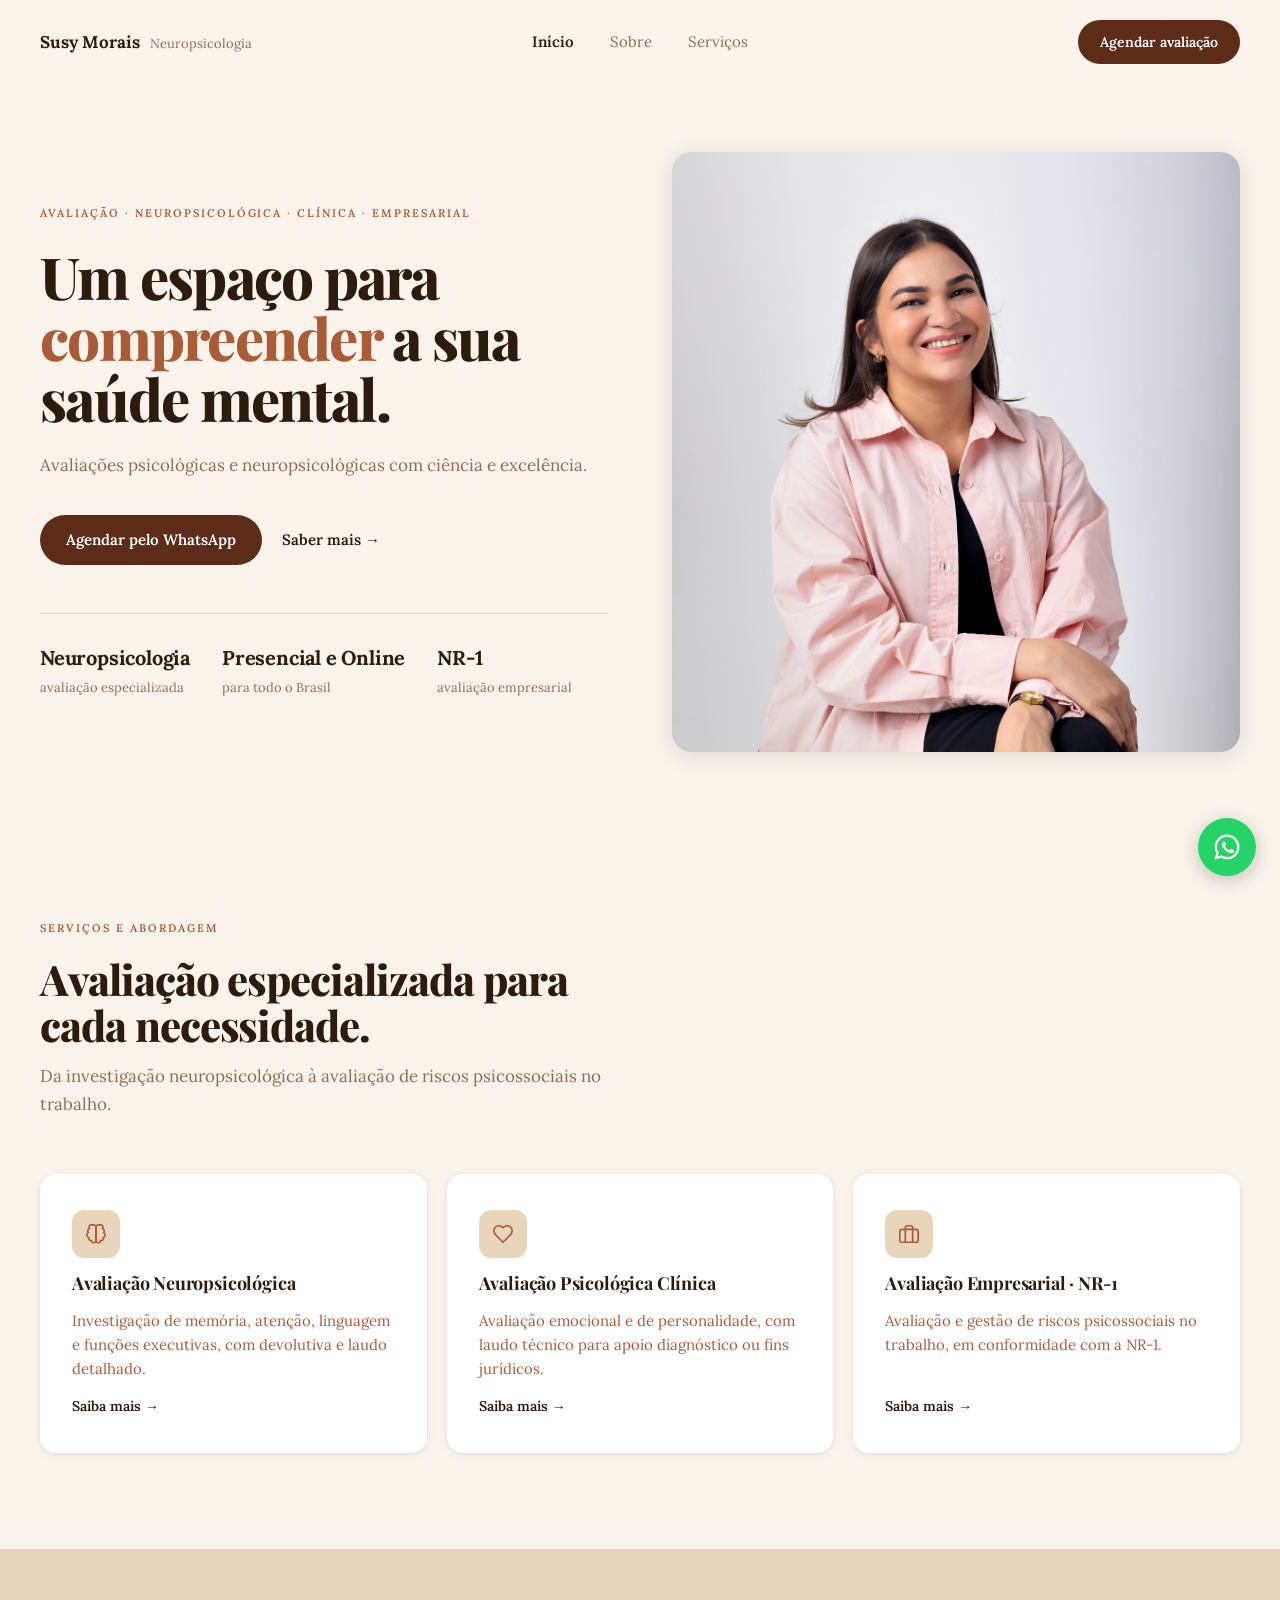
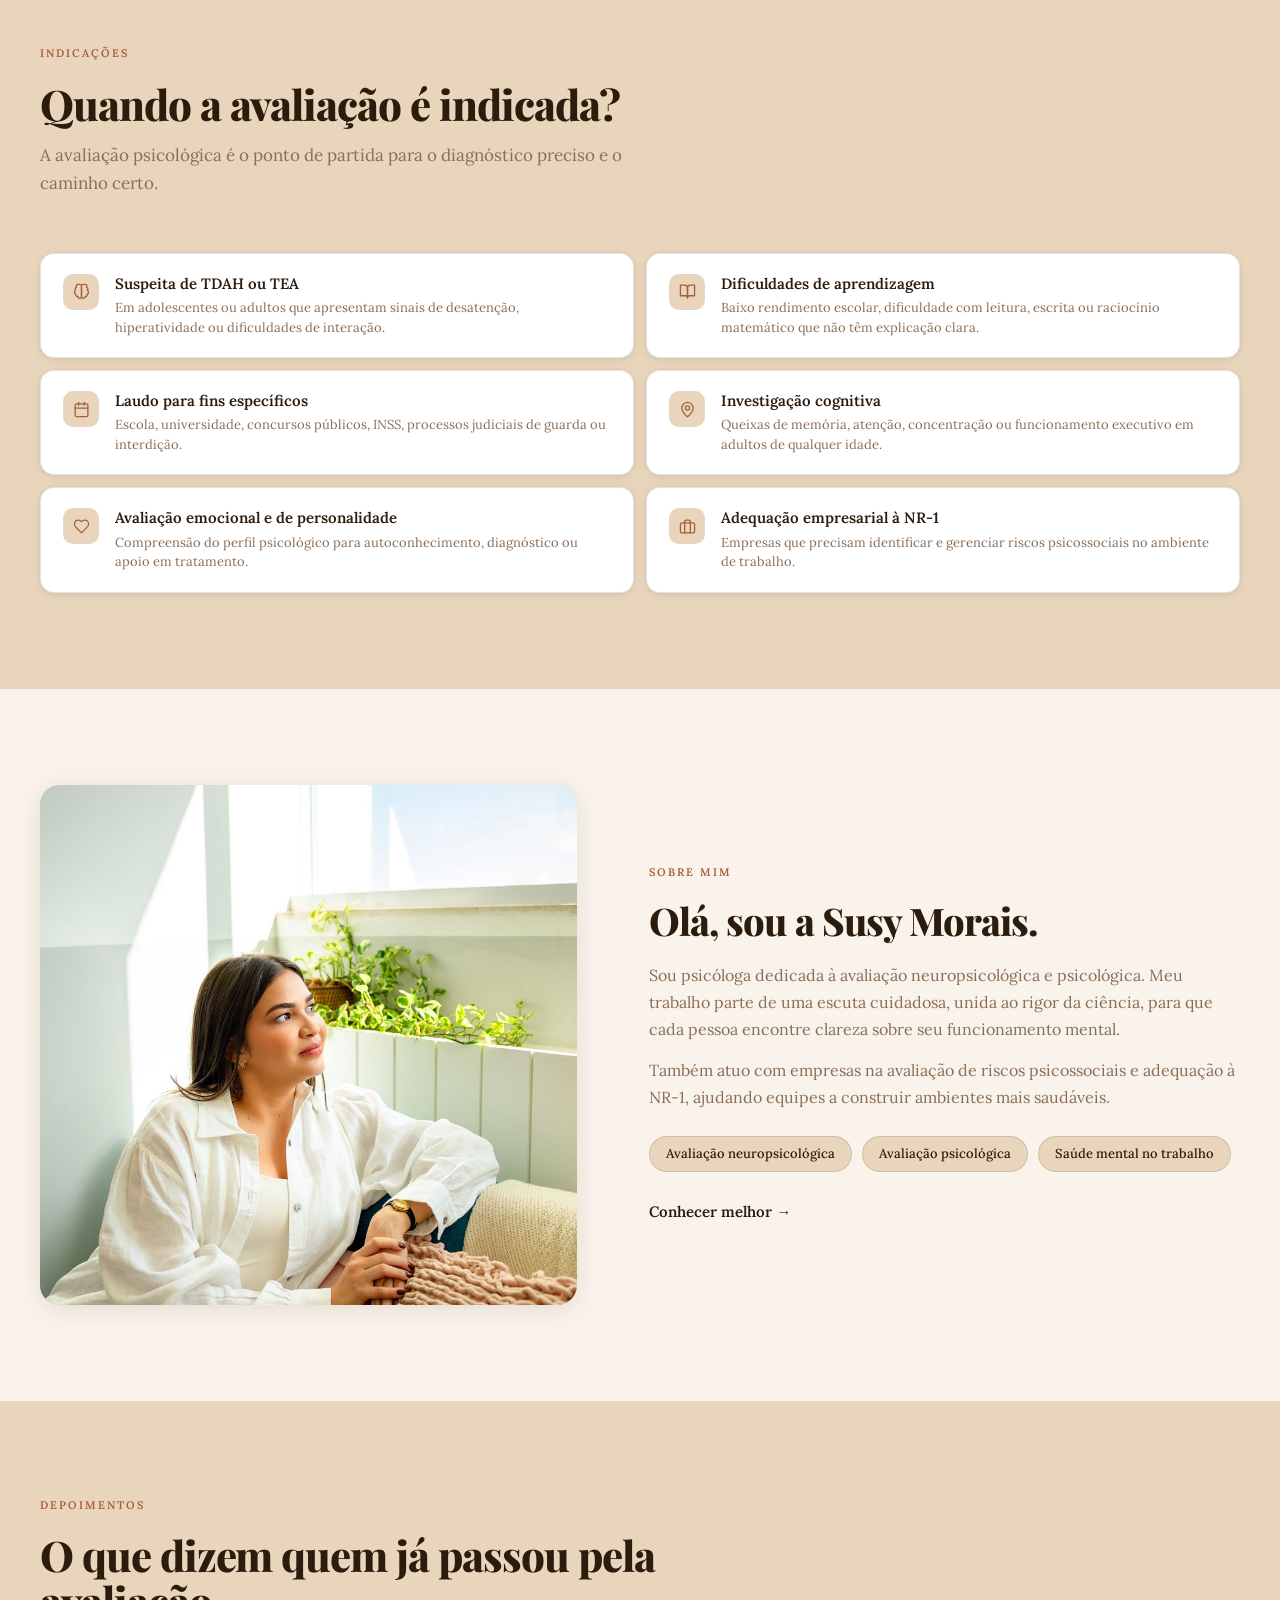
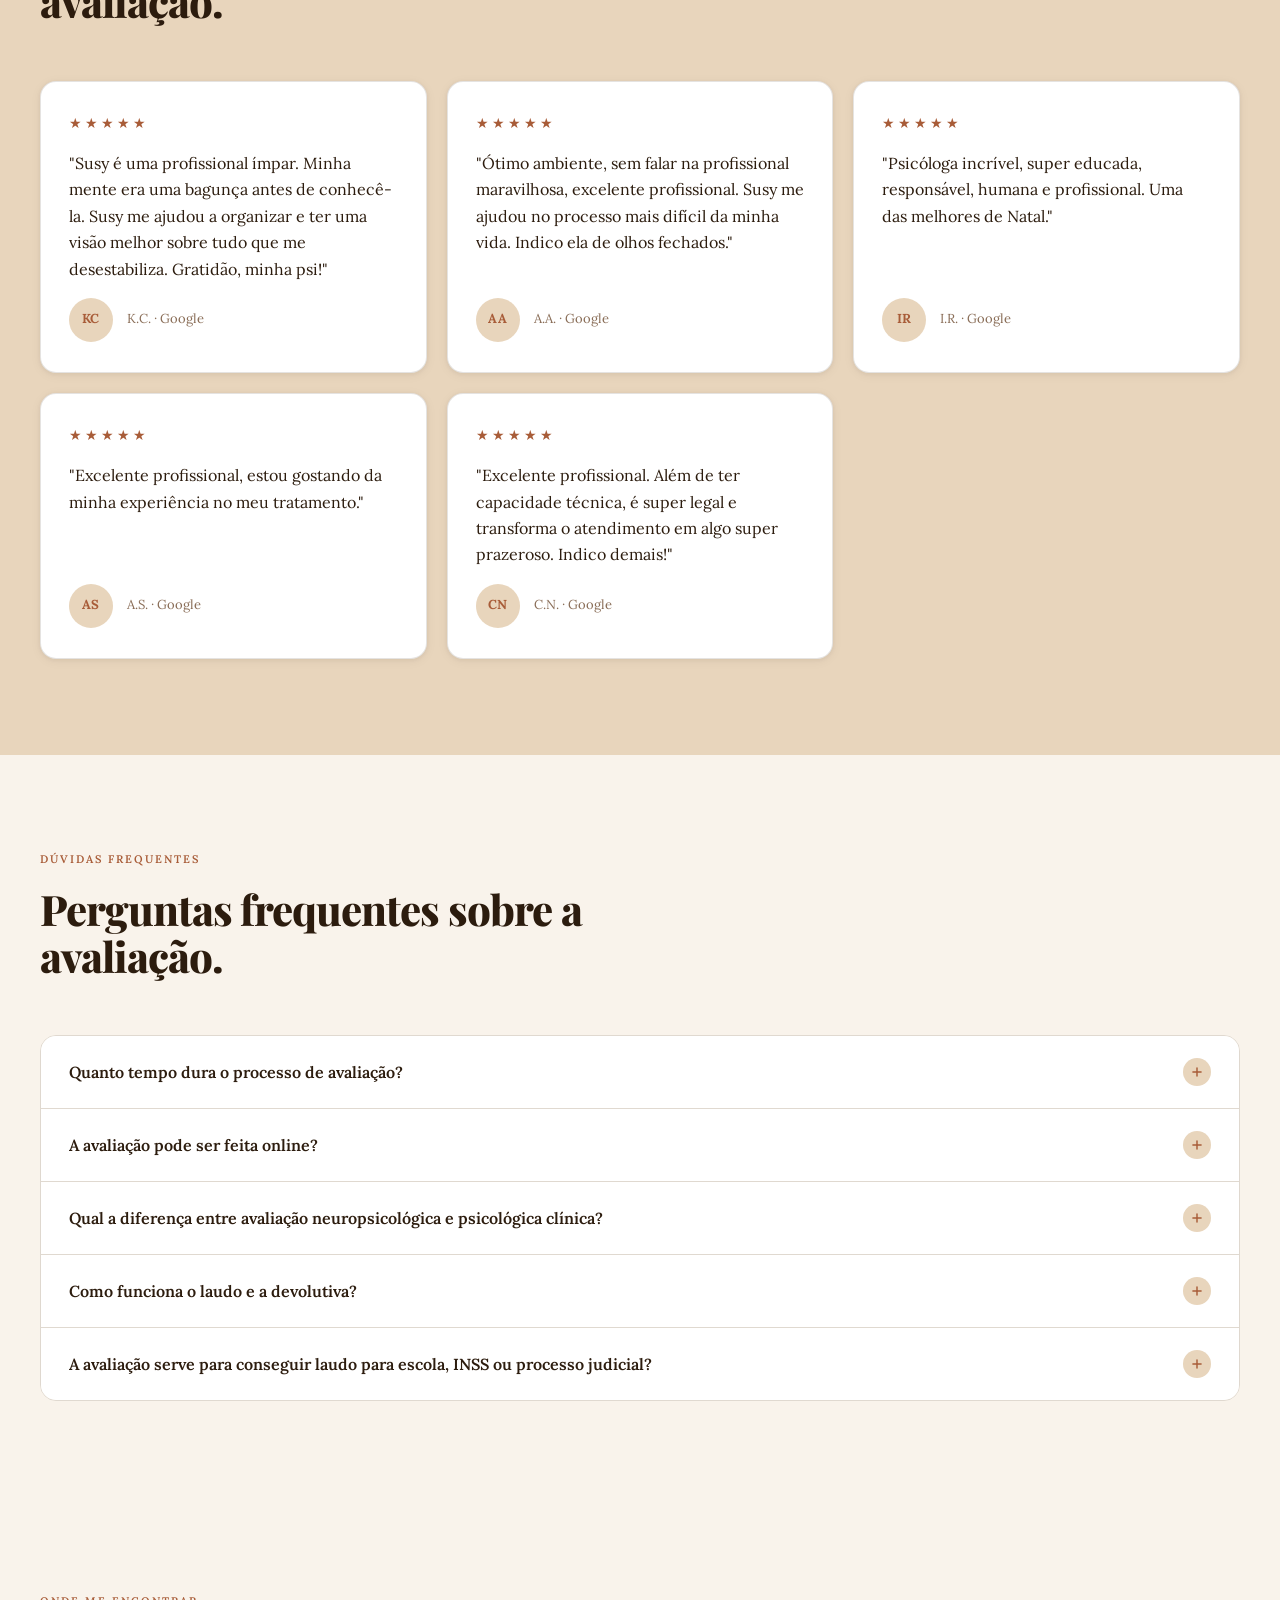
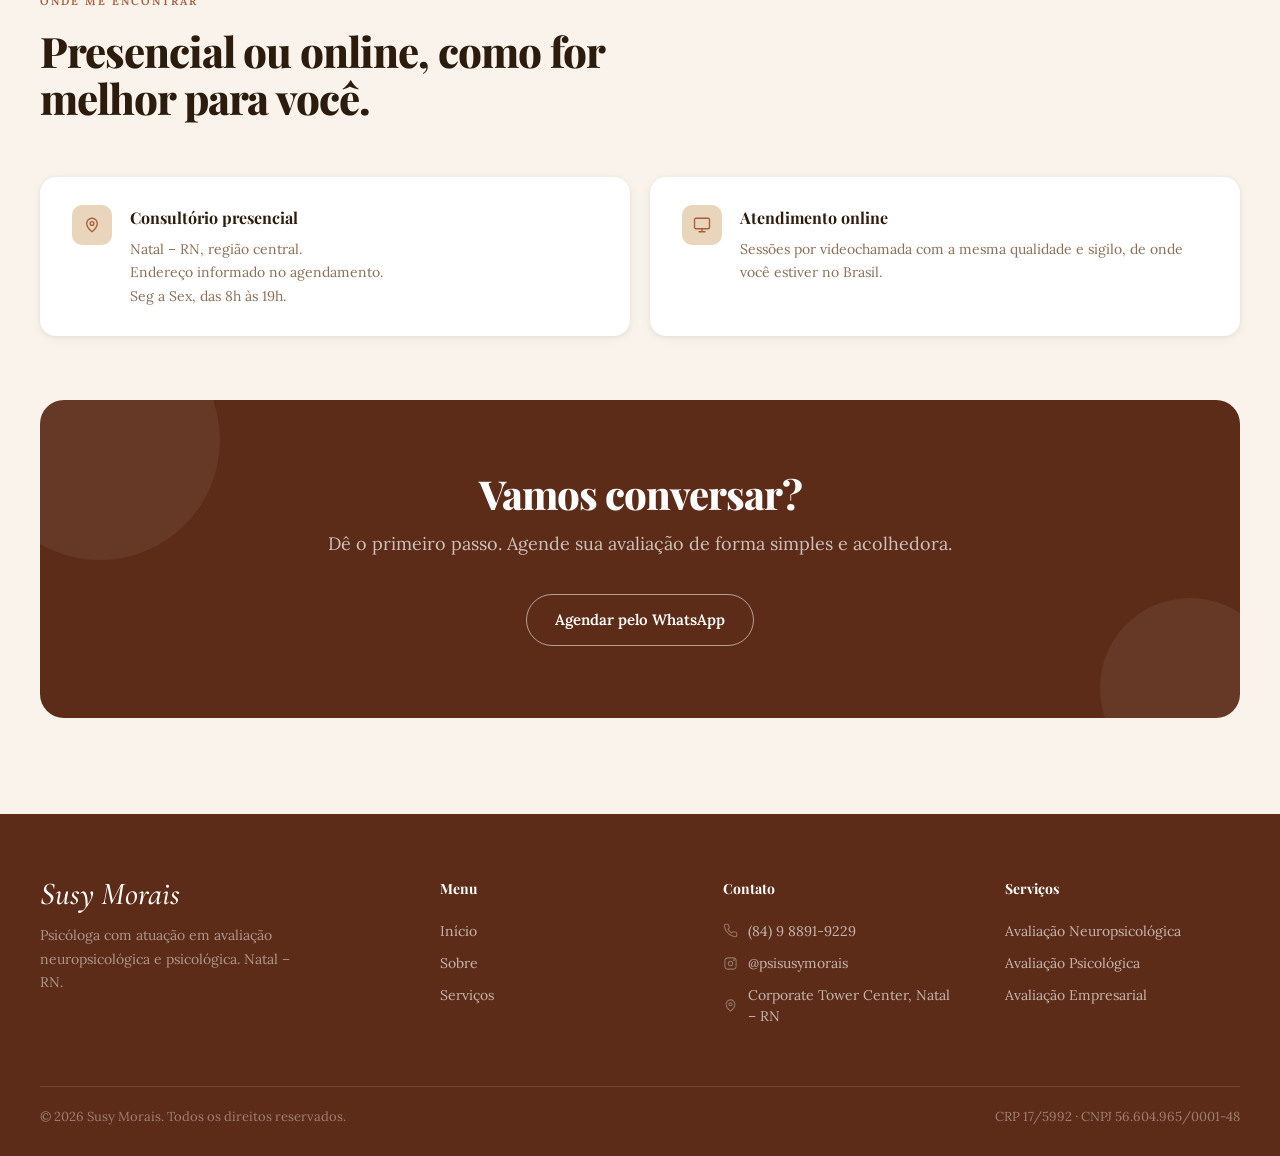
==== commit 47305f49: "Ajusta enquadramento das fotos: mais altura no hero e sobre mim, reposiciona foco da foto do hero" ====
--- a/index.html
+++ b/index.html
@@ -55,7 +55,7 @@
         </div>
       </div>
       <div class="hero-photo photo-ph">
-        <img src="foto-hero.jpg" alt="Susy Morais, psicóloga">
+        <img src="foto-hero.jpg" alt="Susy Morais, psicóloga" style="object-position: center 20%;">
       </div>
     </div>
   </section>
--- a/styles.css
+++ b/styles.css
@@ -221,7 +221,7 @@
 .hero-stats div b { display: block; font-size: 20px; font-weight: 700; letter-spacing: -.01em; }
 .hero-stats div span { font-size: 13px; color: var(--muted); }
 
-.hero-photo { border-radius: 20px; min-height: 520px; box-shadow: var(--shadow-md); }
+.hero-photo { border-radius: 20px; min-height: 600px; box-shadow: var(--shadow-md); }
 
 /* ============================================================
    SEÇÃO GENÉRICA
@@ -300,7 +300,7 @@
   gap: 72px;
   align-items: center;
 }
-.about-photo { border-radius: 20px; min-height: 420px; box-shadow: var(--shadow-md); }
+.about-photo { border-radius: 20px; min-height: 520px; box-shadow: var(--shadow-md); }
 .about-text h2 { font-size: 38px; font-weight: 800; letter-spacing: -.025em; line-height: 1.1; margin-bottom: 20px; }
 .about-text p { font-size: 16px; color: var(--muted); line-height: 1.7; margin-bottom: 14px; }
 .about-tags { display: flex; flex-wrap: wrap; gap: 10px; margin-top: 24px; }
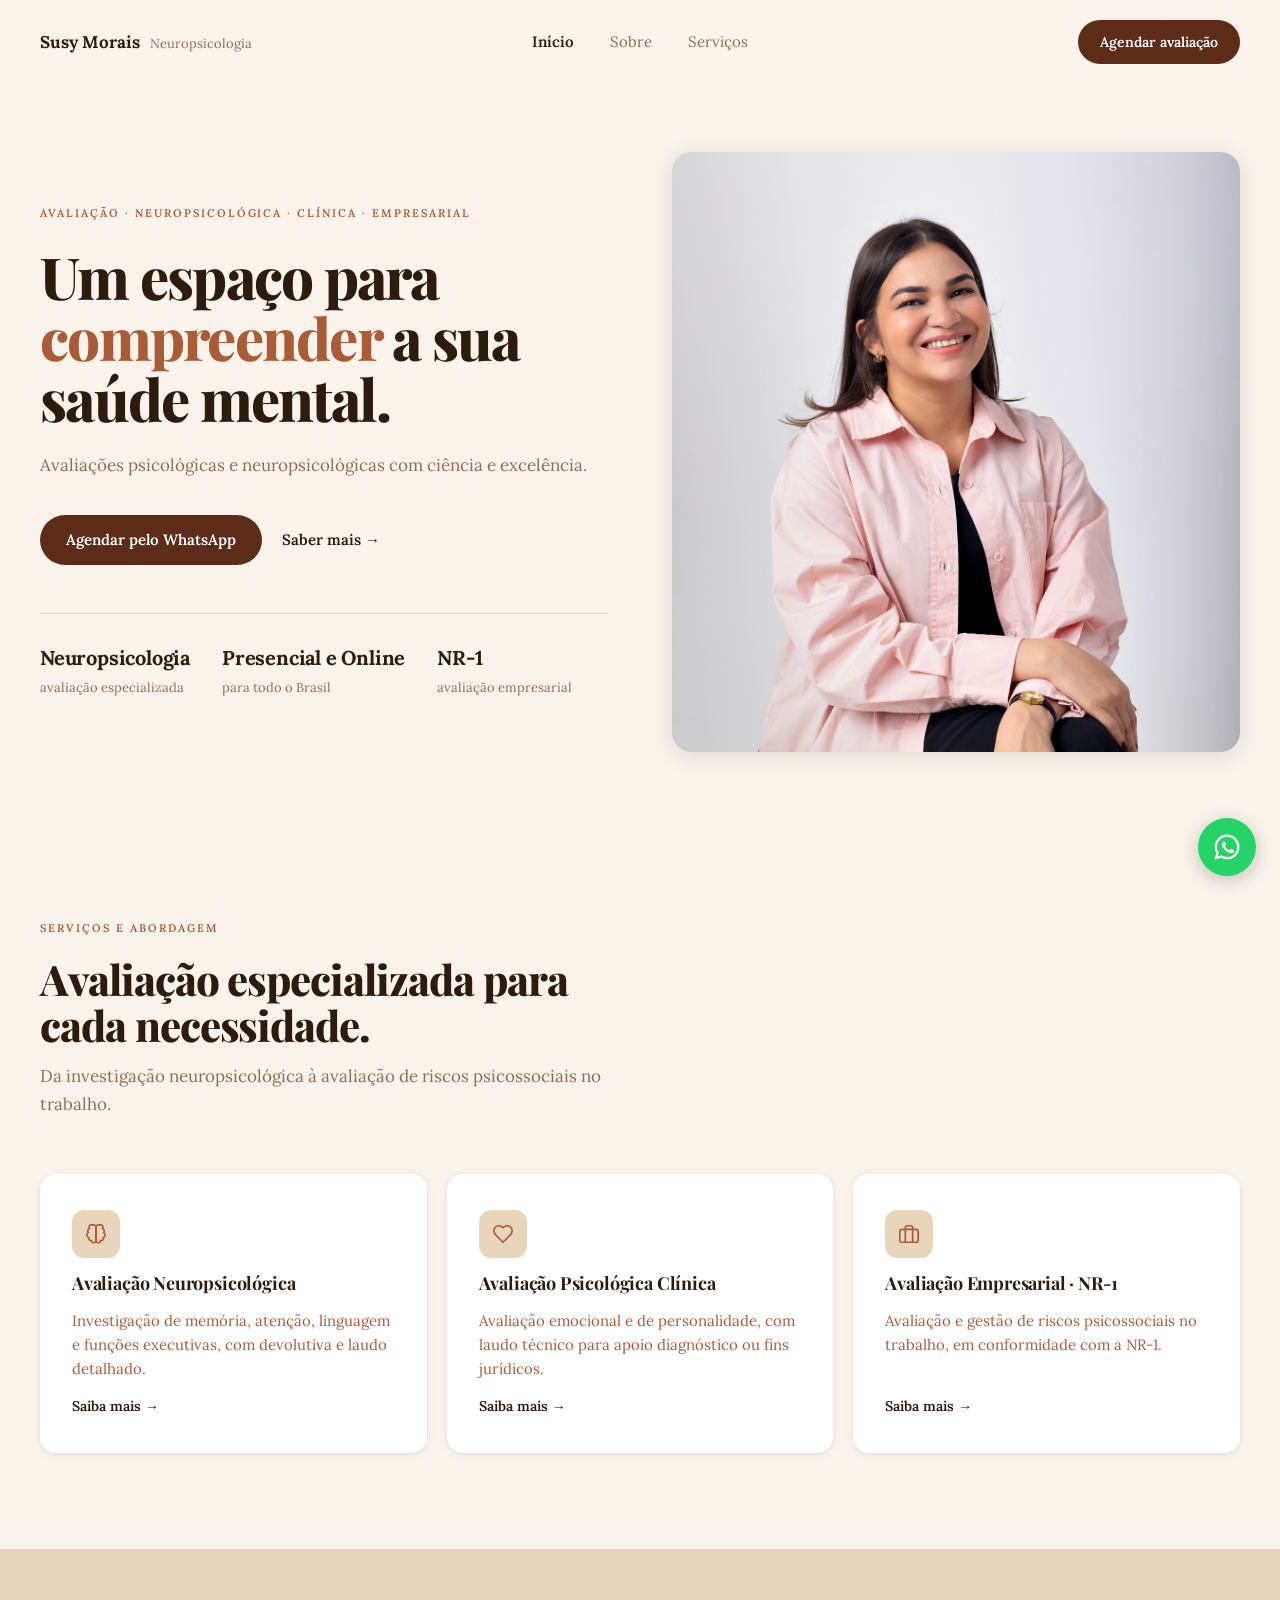
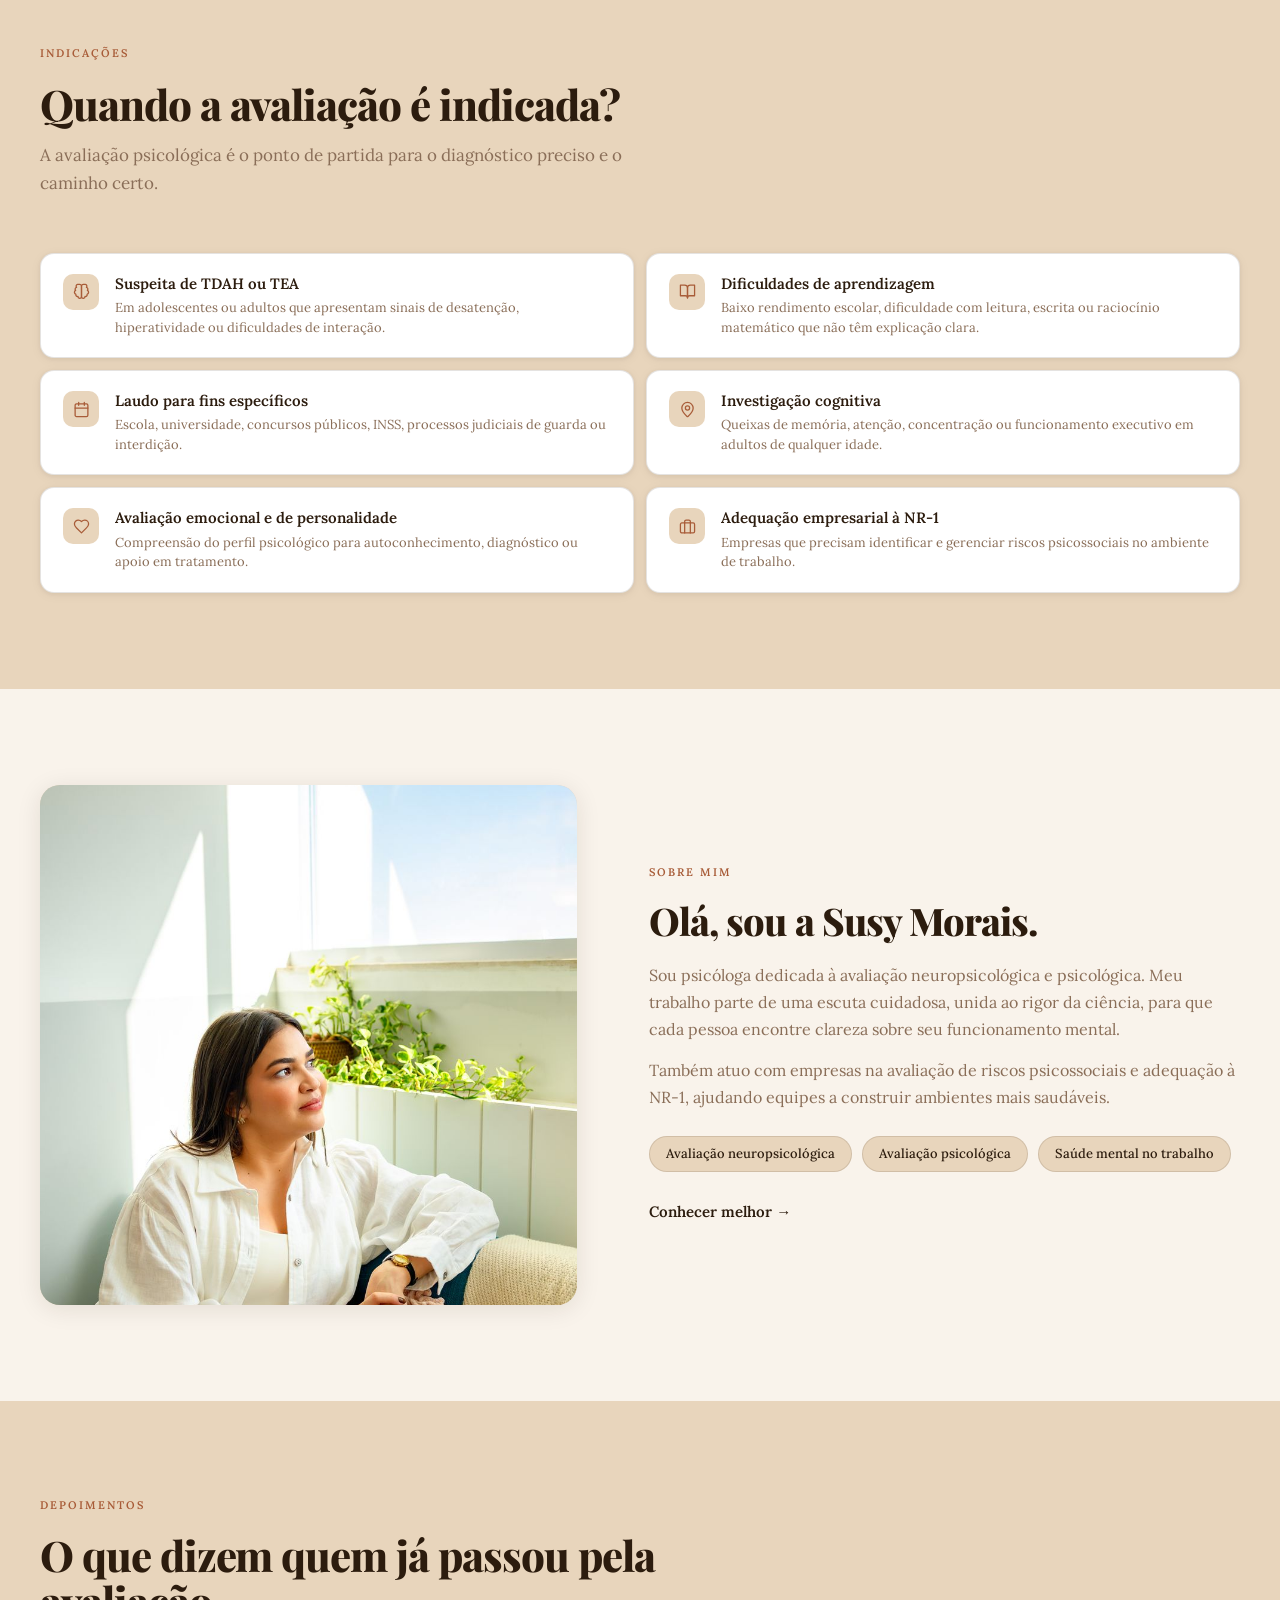
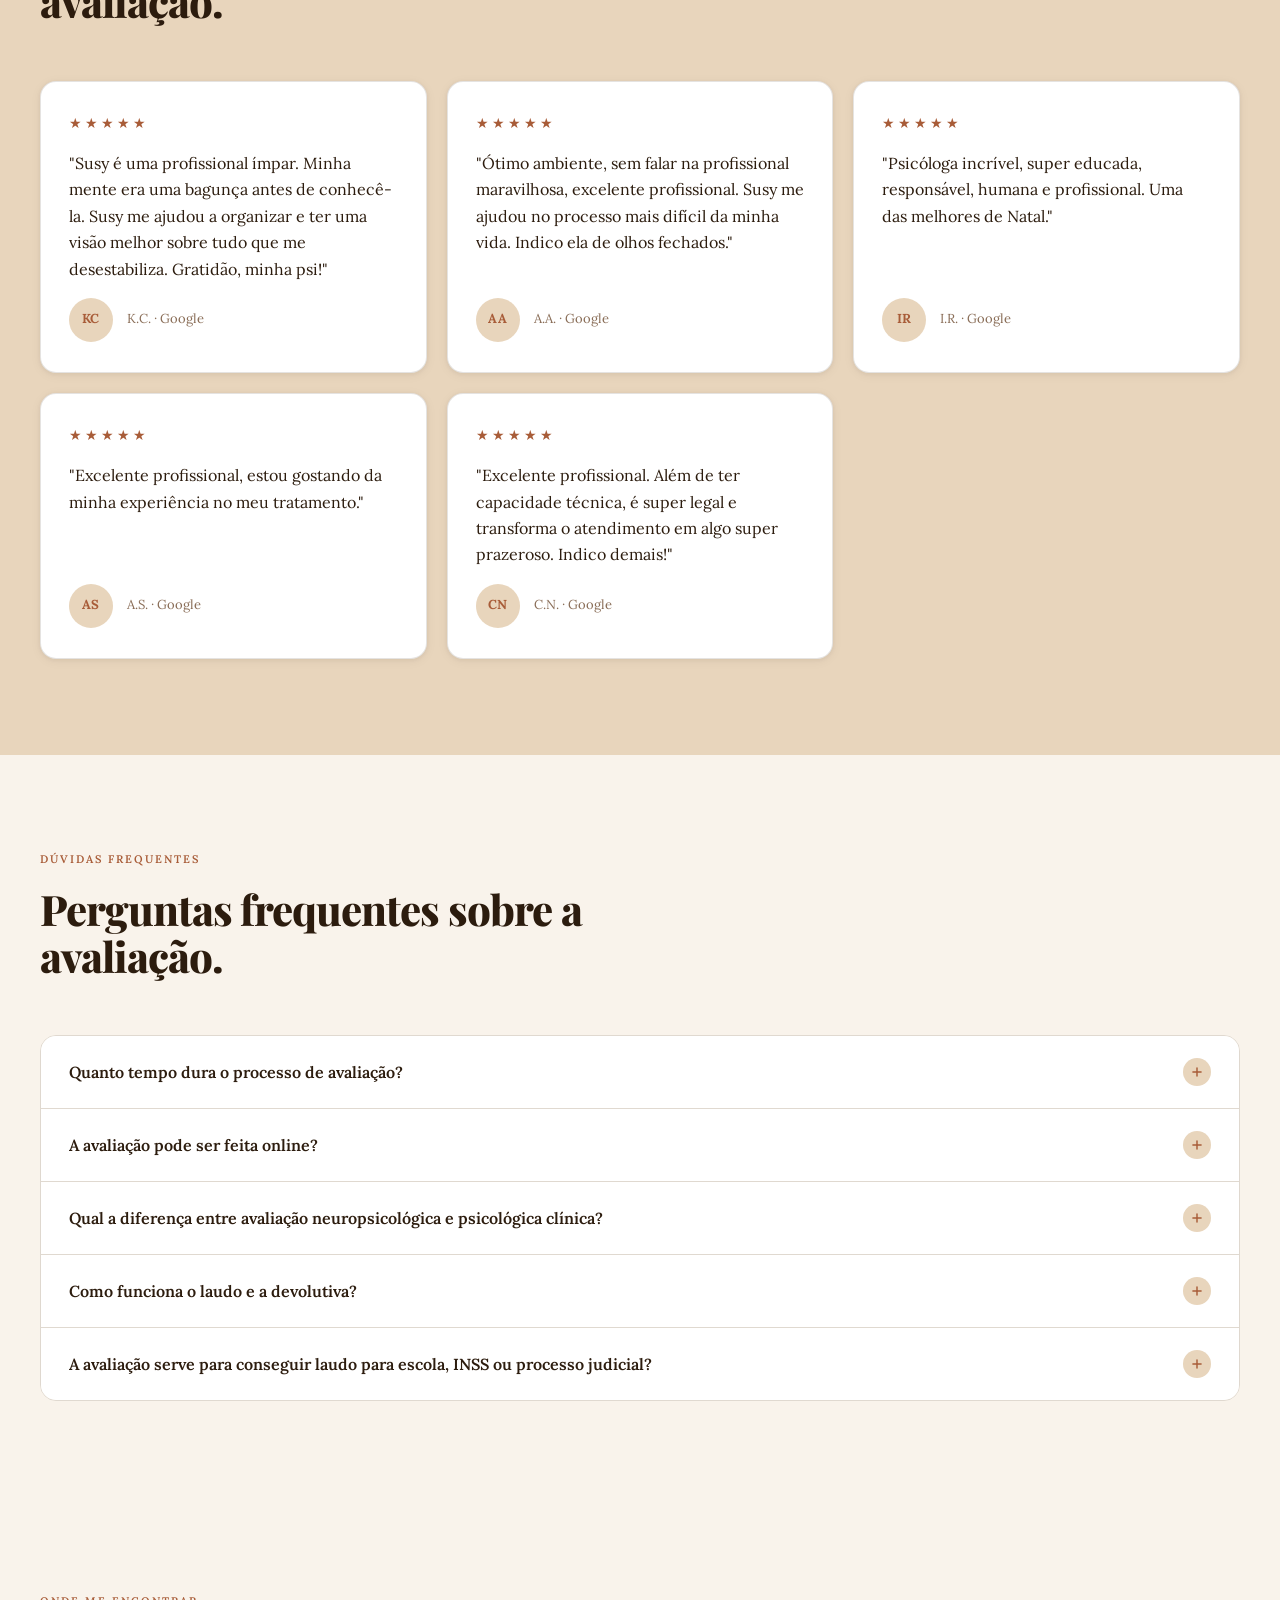
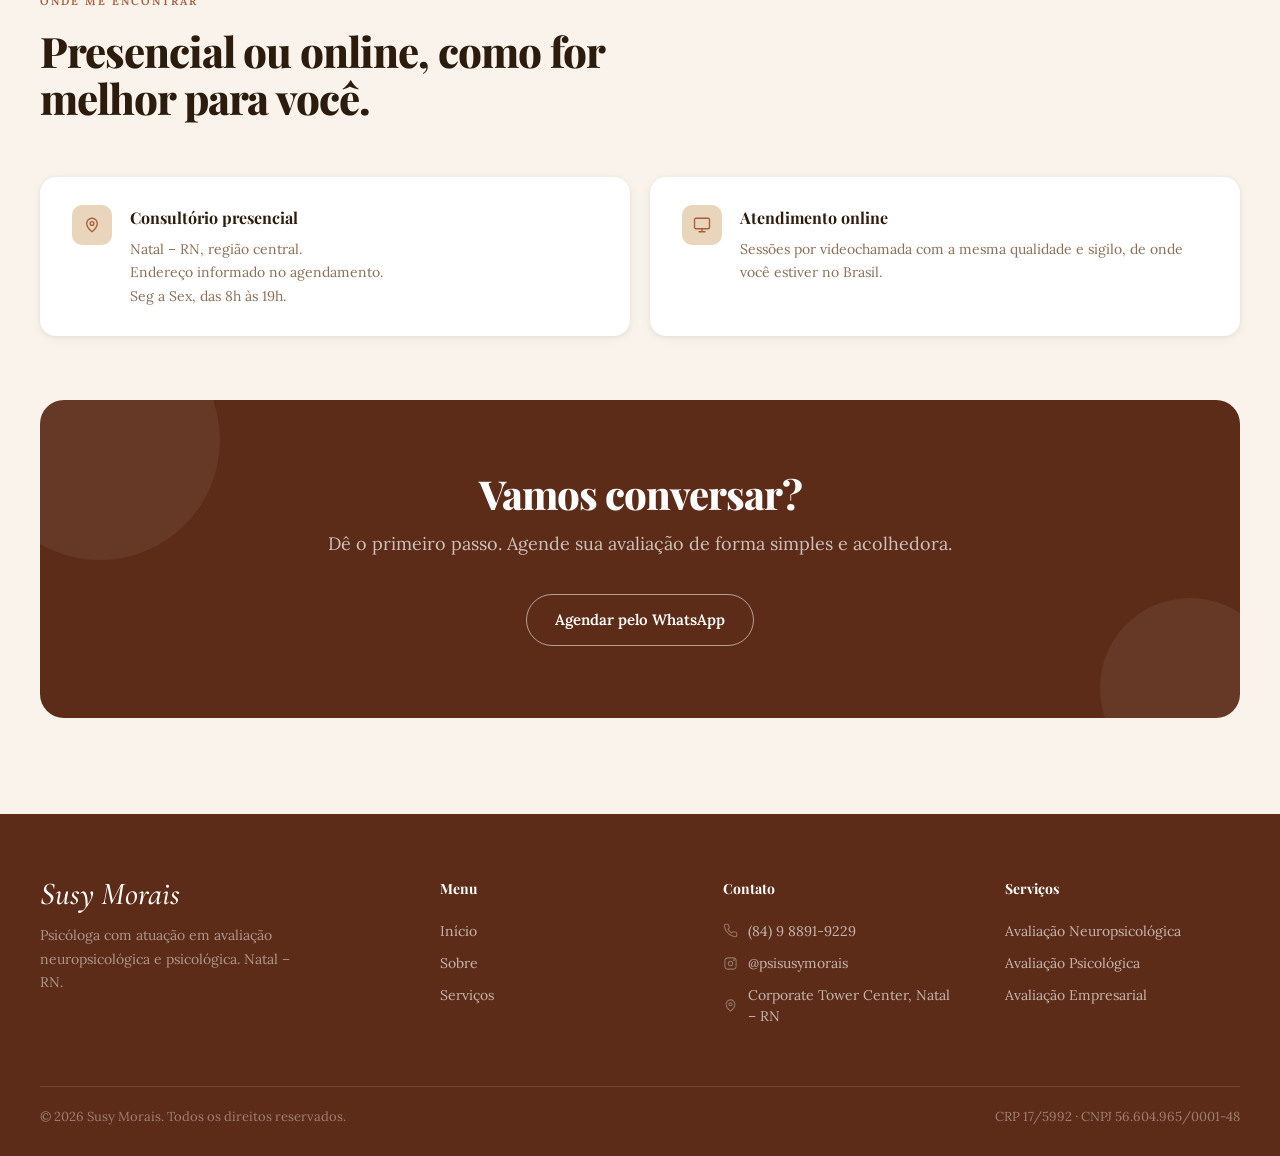
==== commit 6a342766: "Sobe um pouco o enquadramento da foto sobre mim" ====
--- a/index.html
+++ b/index.html
@@ -168,7 +168,7 @@
   <section class="sec">
     <div class="wrap about-grid">
       <div class="about-photo photo-ph">
-        <img src="foto-sobre-mim.jpg" alt="Susy Morais">
+        <img src="foto-sobre-mim.jpg" alt="Susy Morais" style="object-position: center 25%;">
       </div>
       <div class="about-text">
         <span class="eyebrow">Sobre mim</span>
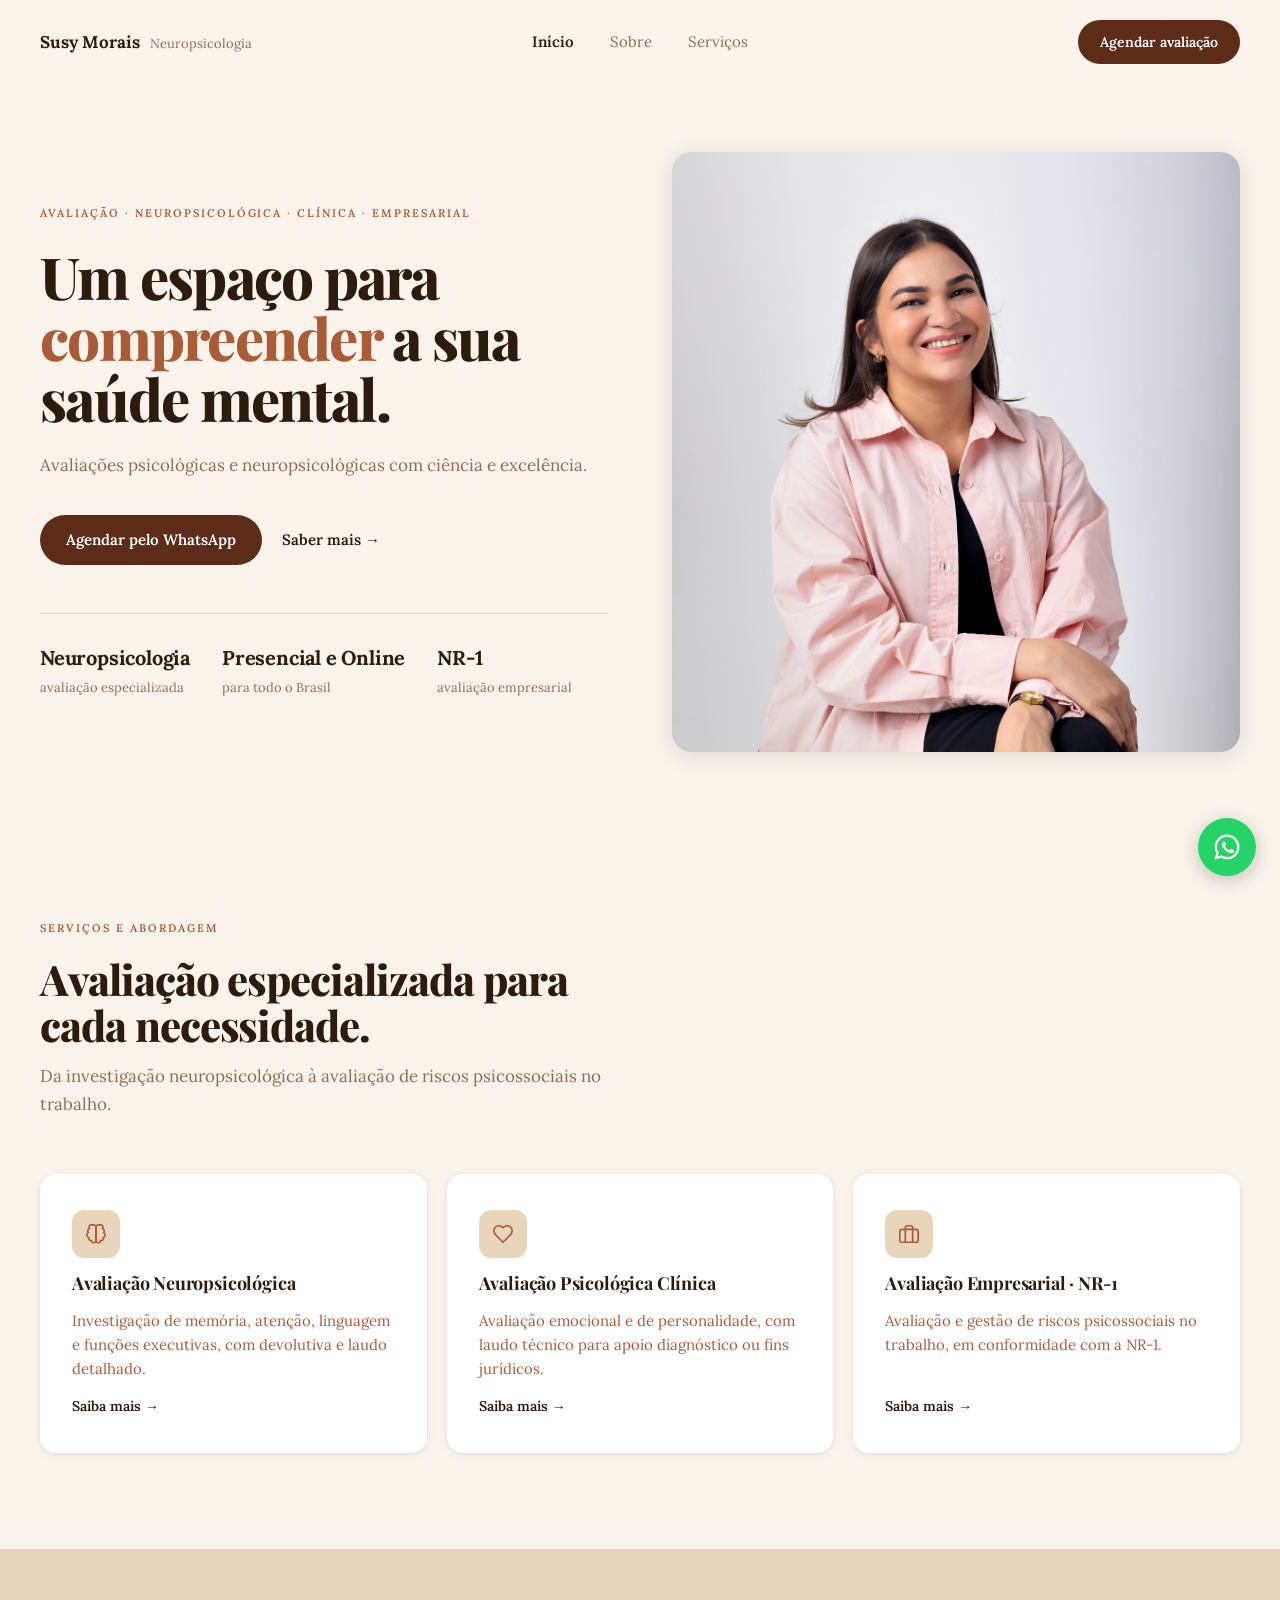
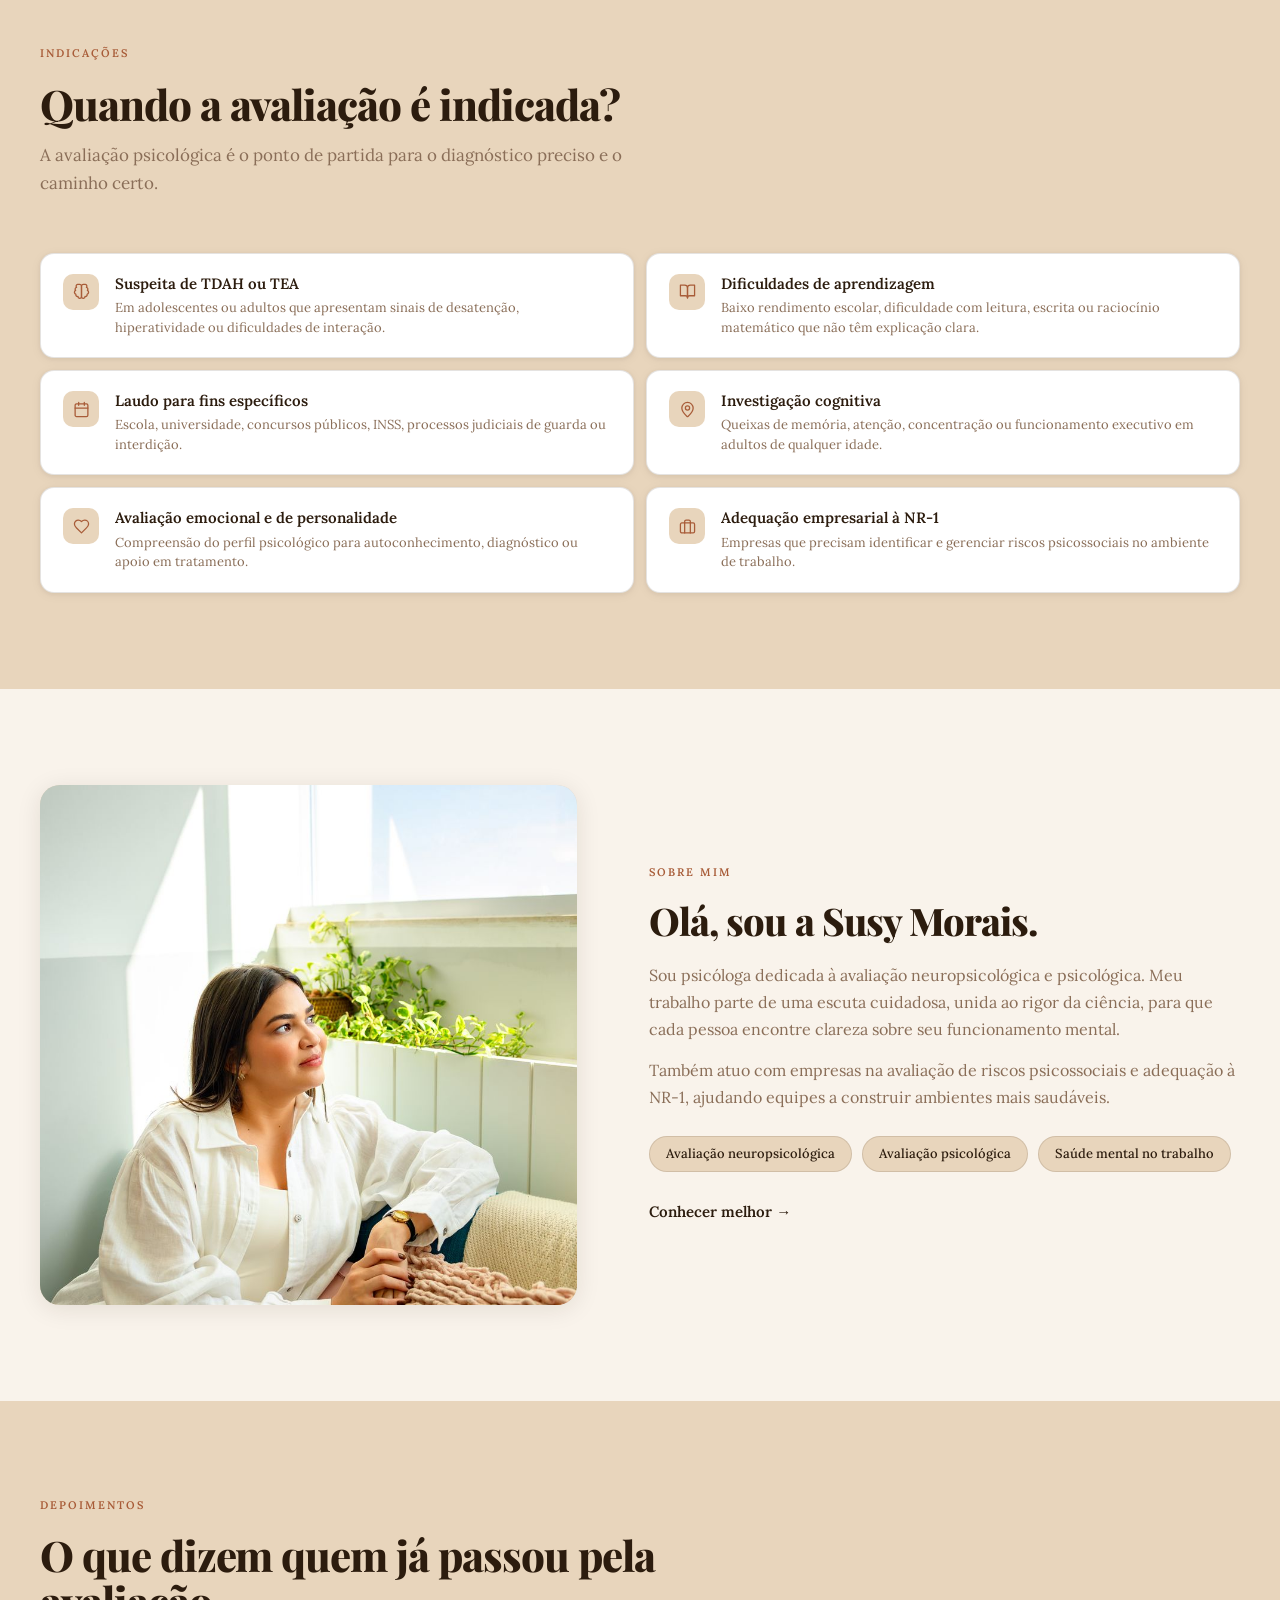
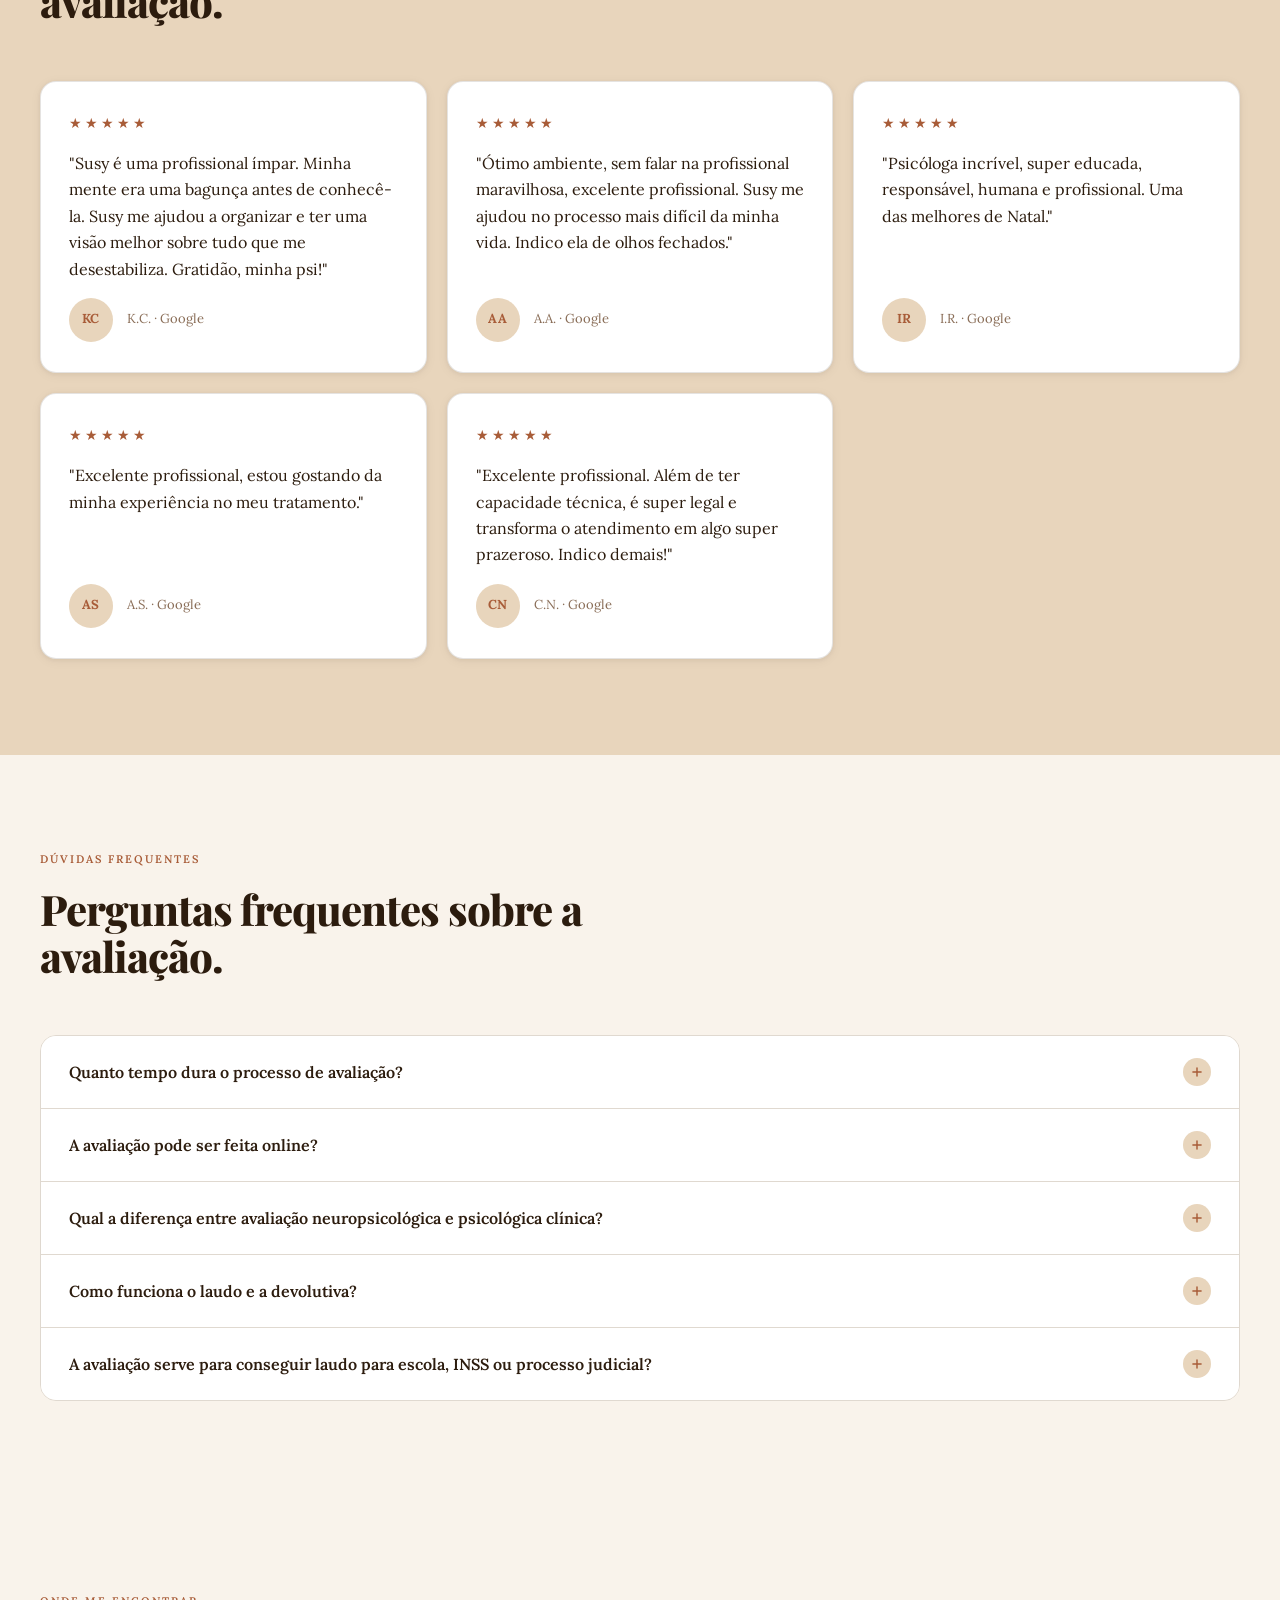
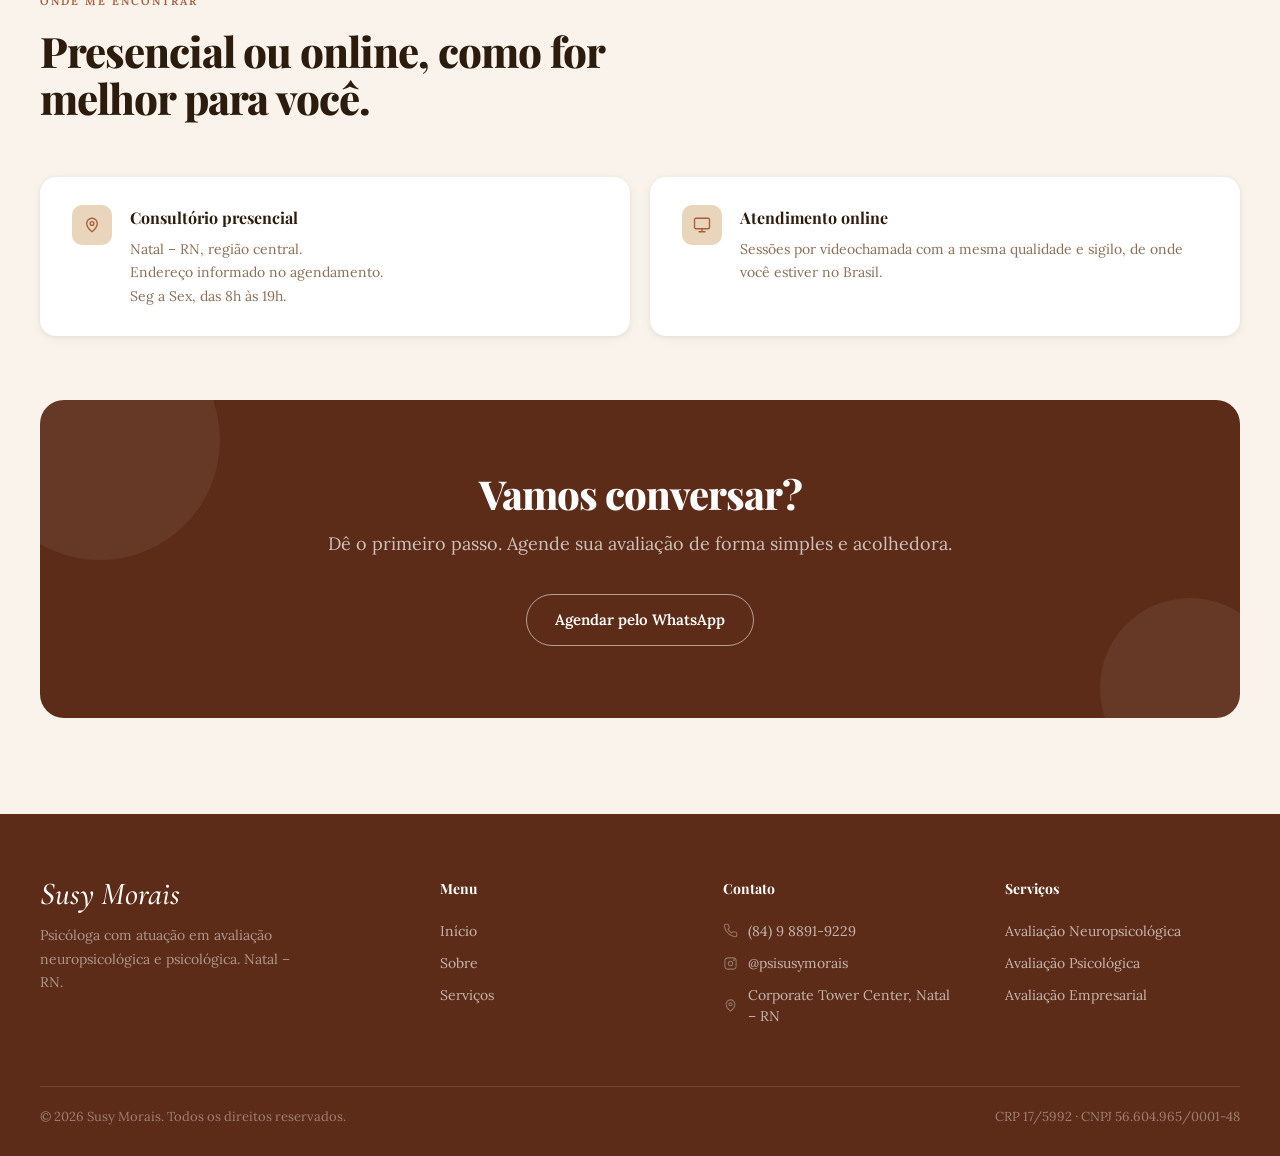
==== commit b5ac6565: "Ajusta enquadramento da foto sobre mim mais para baixo" ====
--- a/index.html
+++ b/index.html
@@ -168,7 +168,7 @@
   <section class="sec">
     <div class="wrap about-grid">
       <div class="about-photo photo-ph">
-        <img src="foto-sobre-mim.jpg" alt="Susy Morais" style="object-position: center 25%;">
+        <img src="foto-sobre-mim.jpg" alt="Susy Morais" style="object-position: center 45%;">
       </div>
       <div class="about-text">
         <span class="eyebrow">Sobre mim</span>
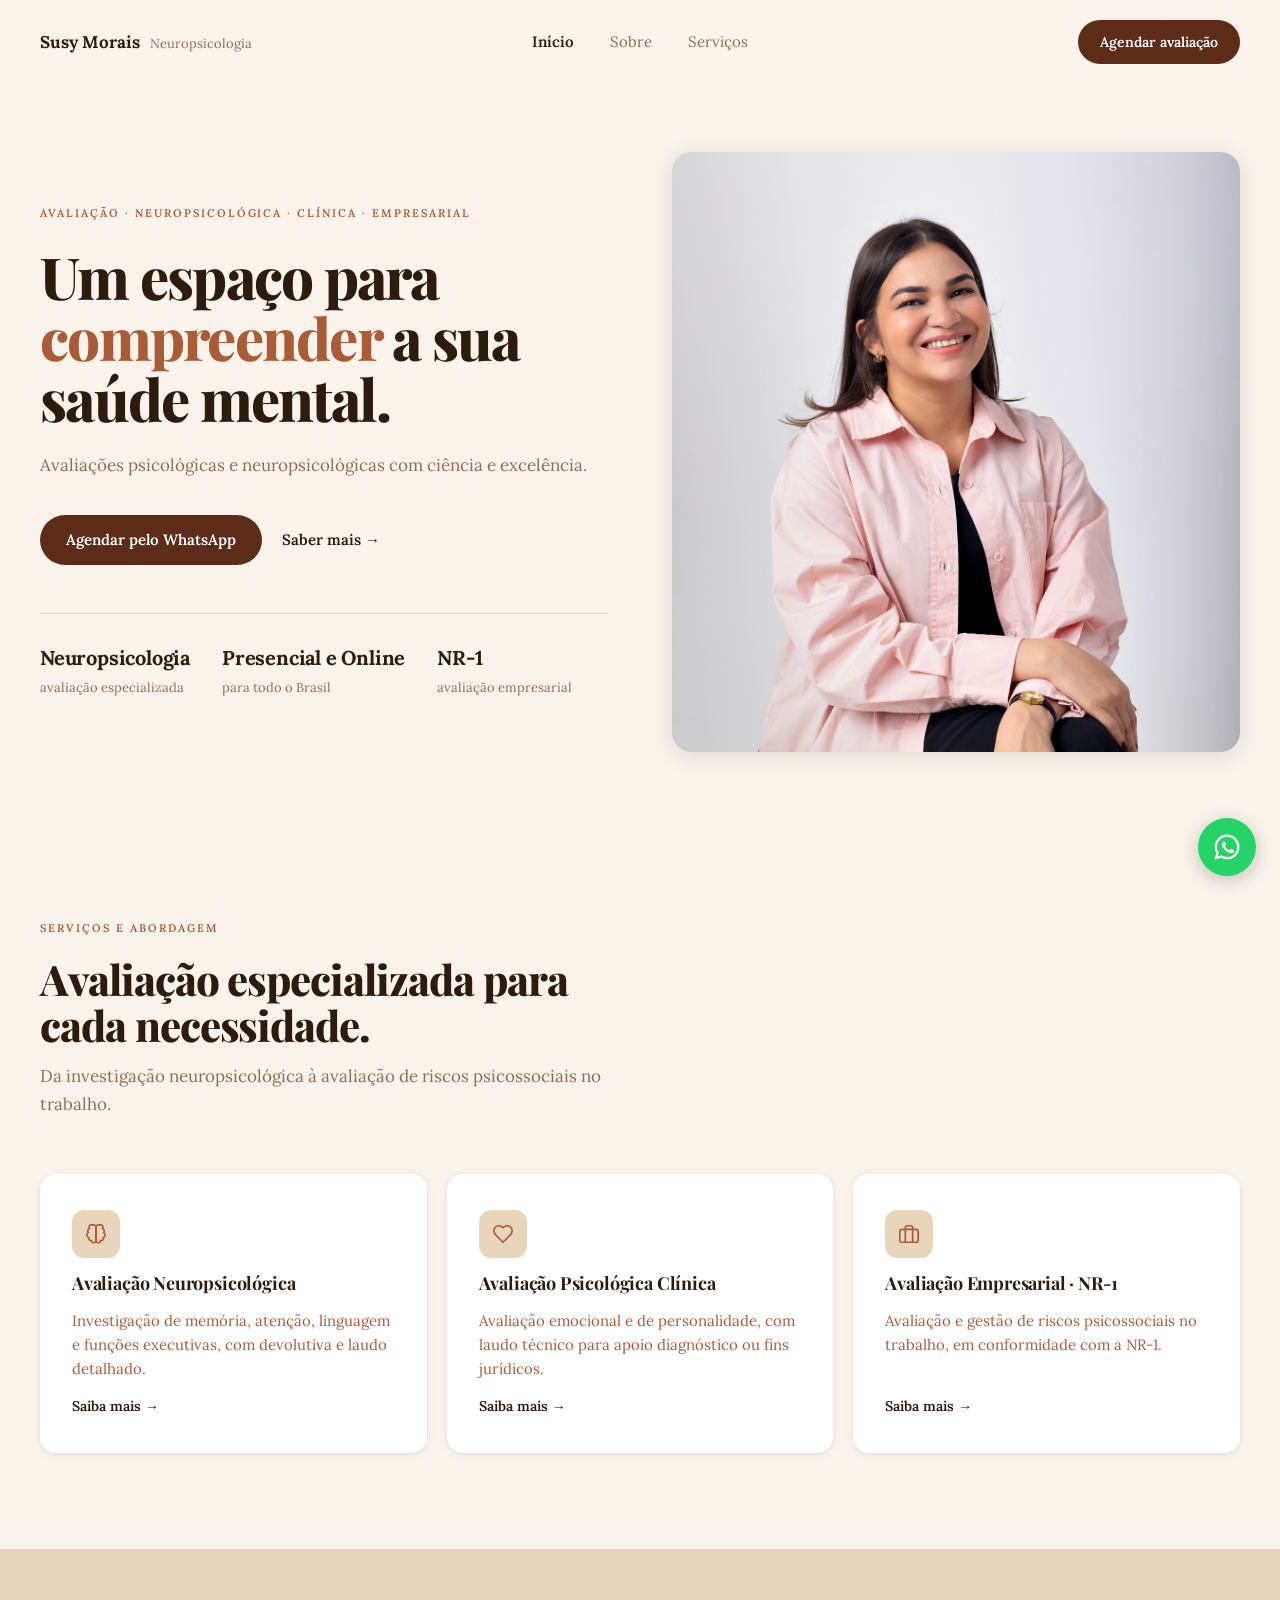
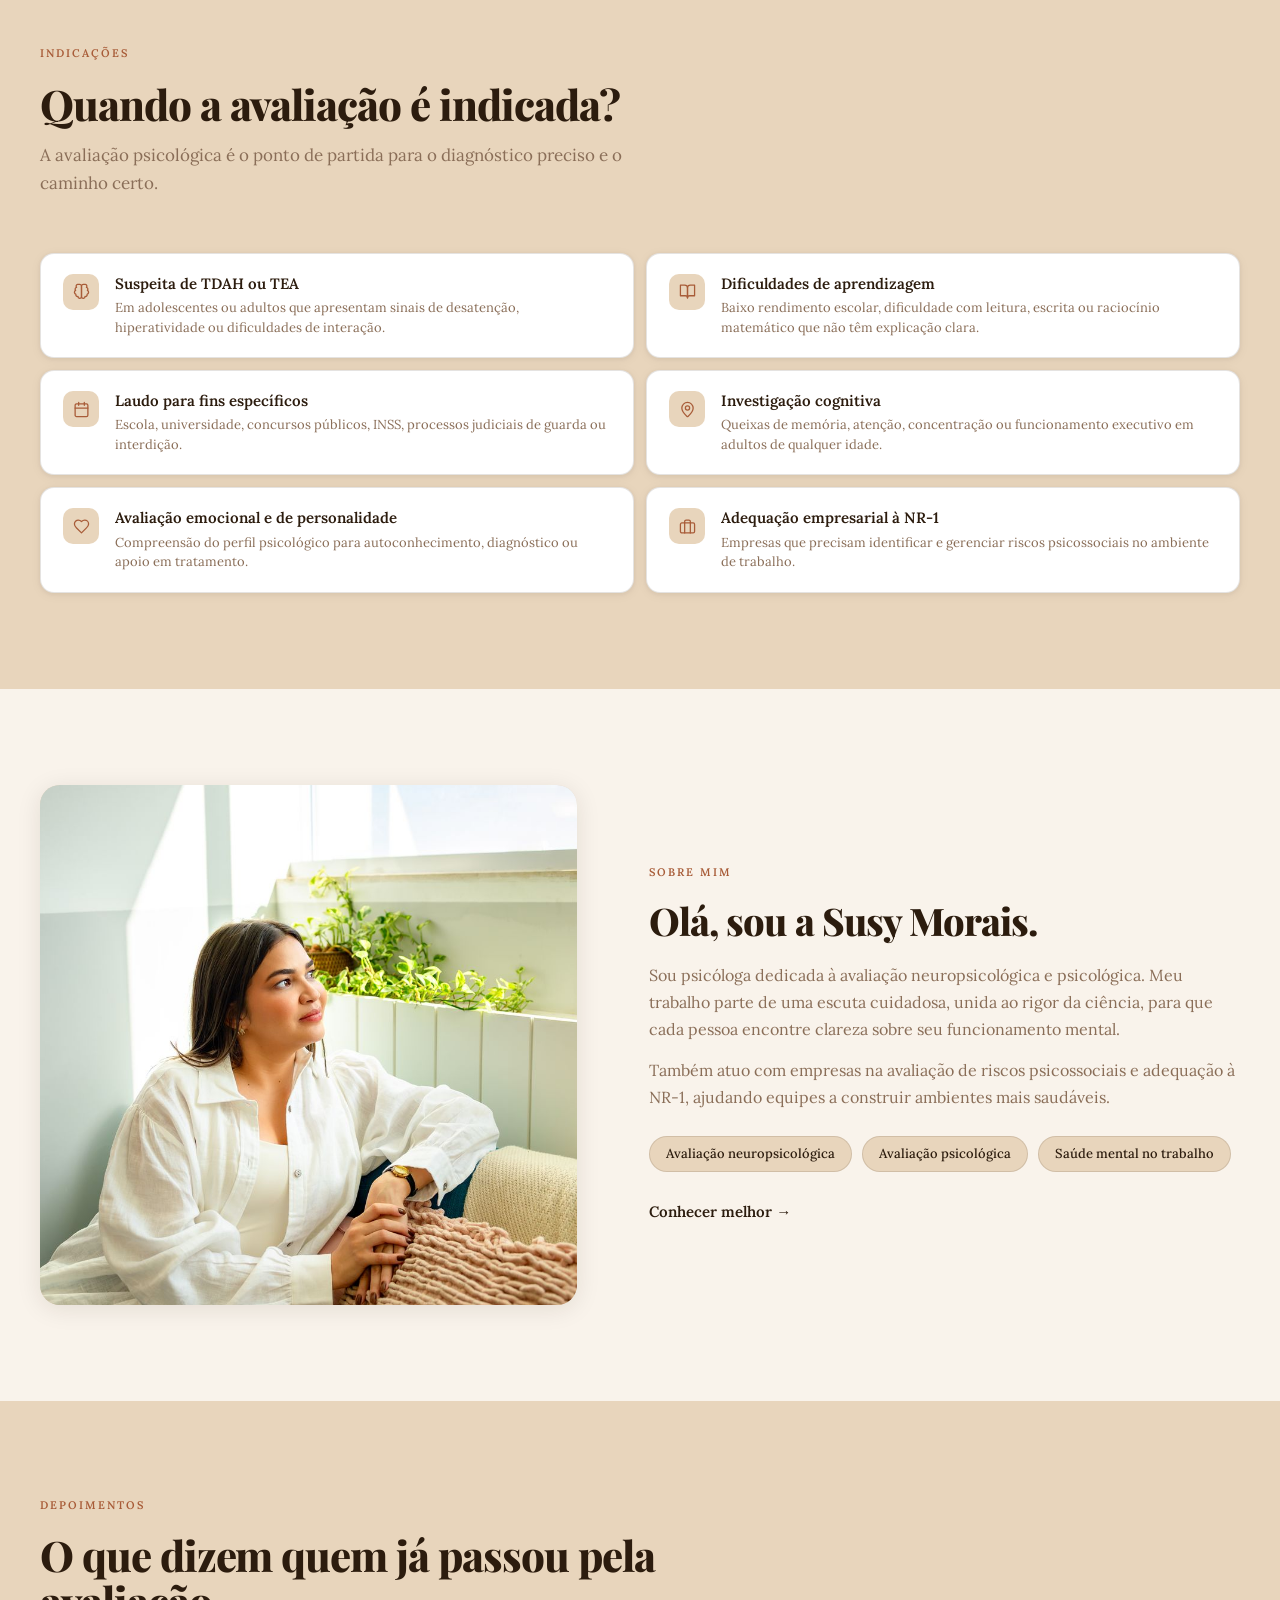
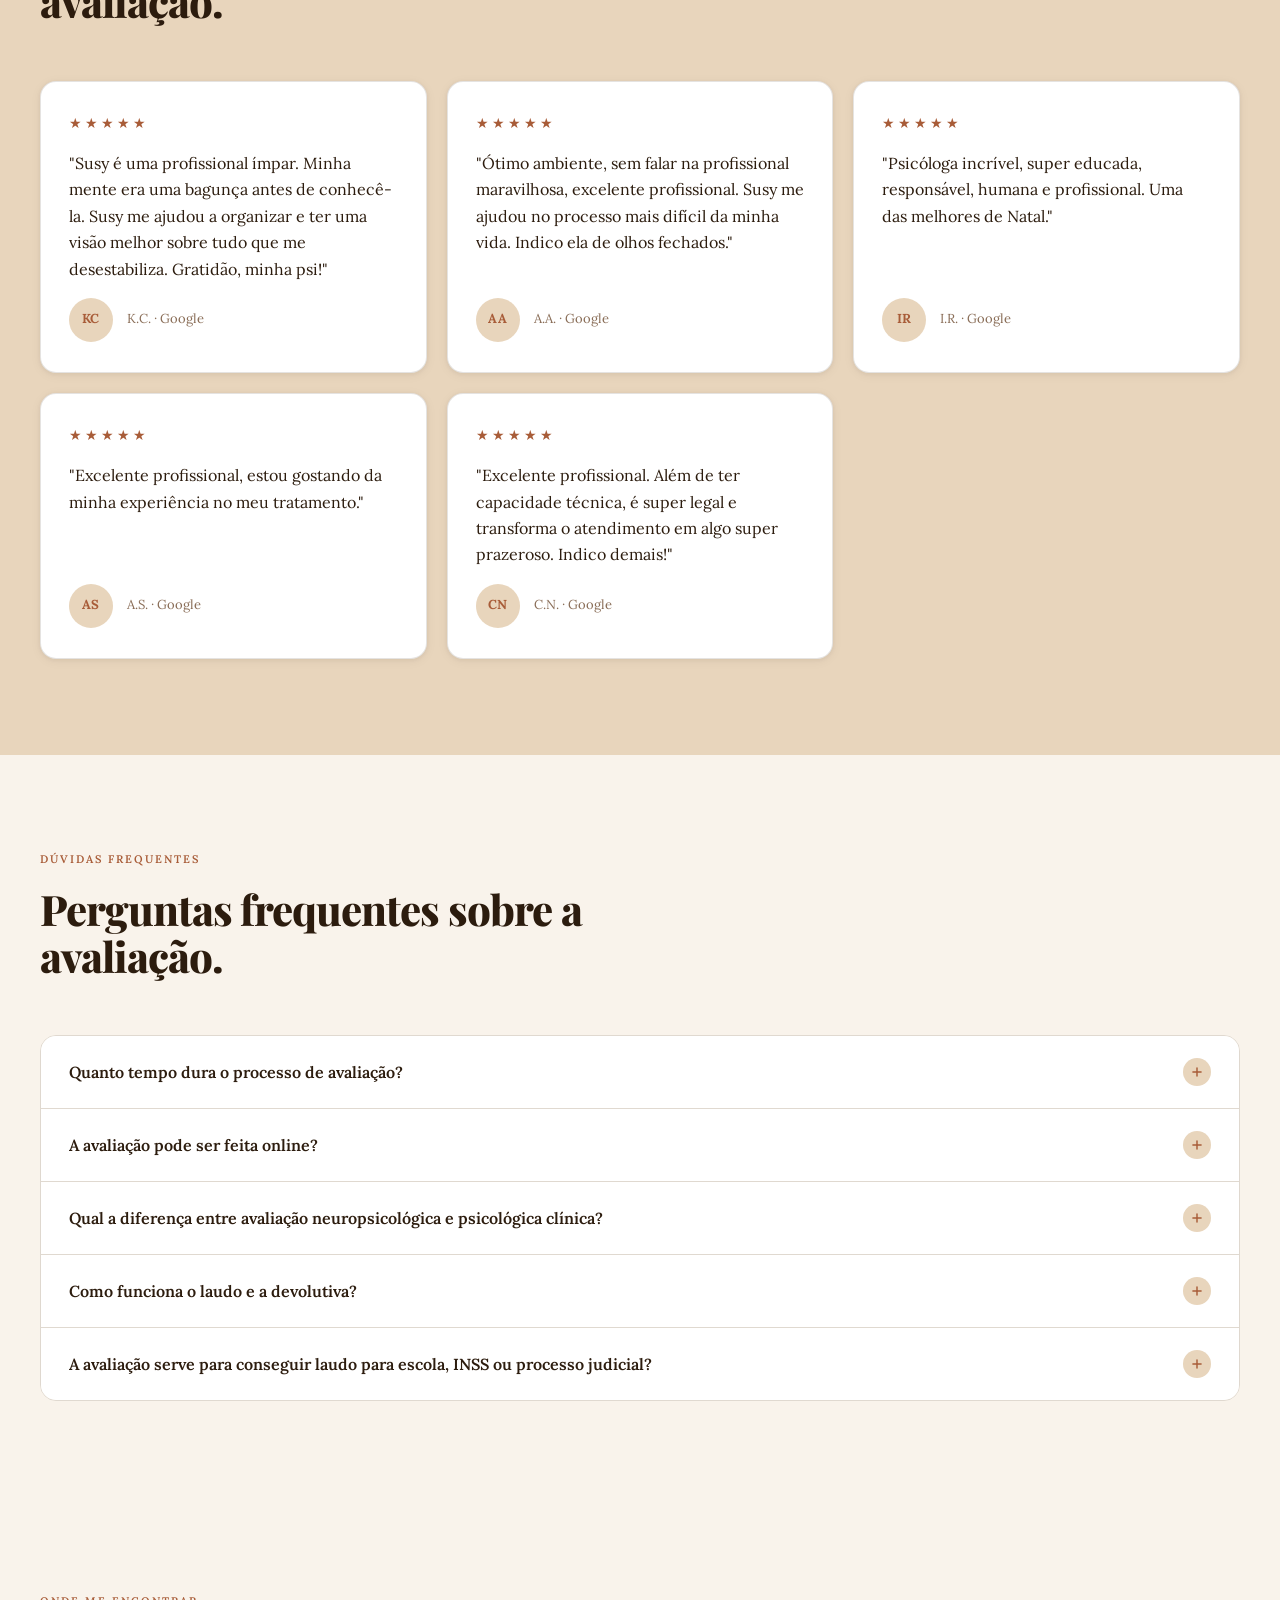
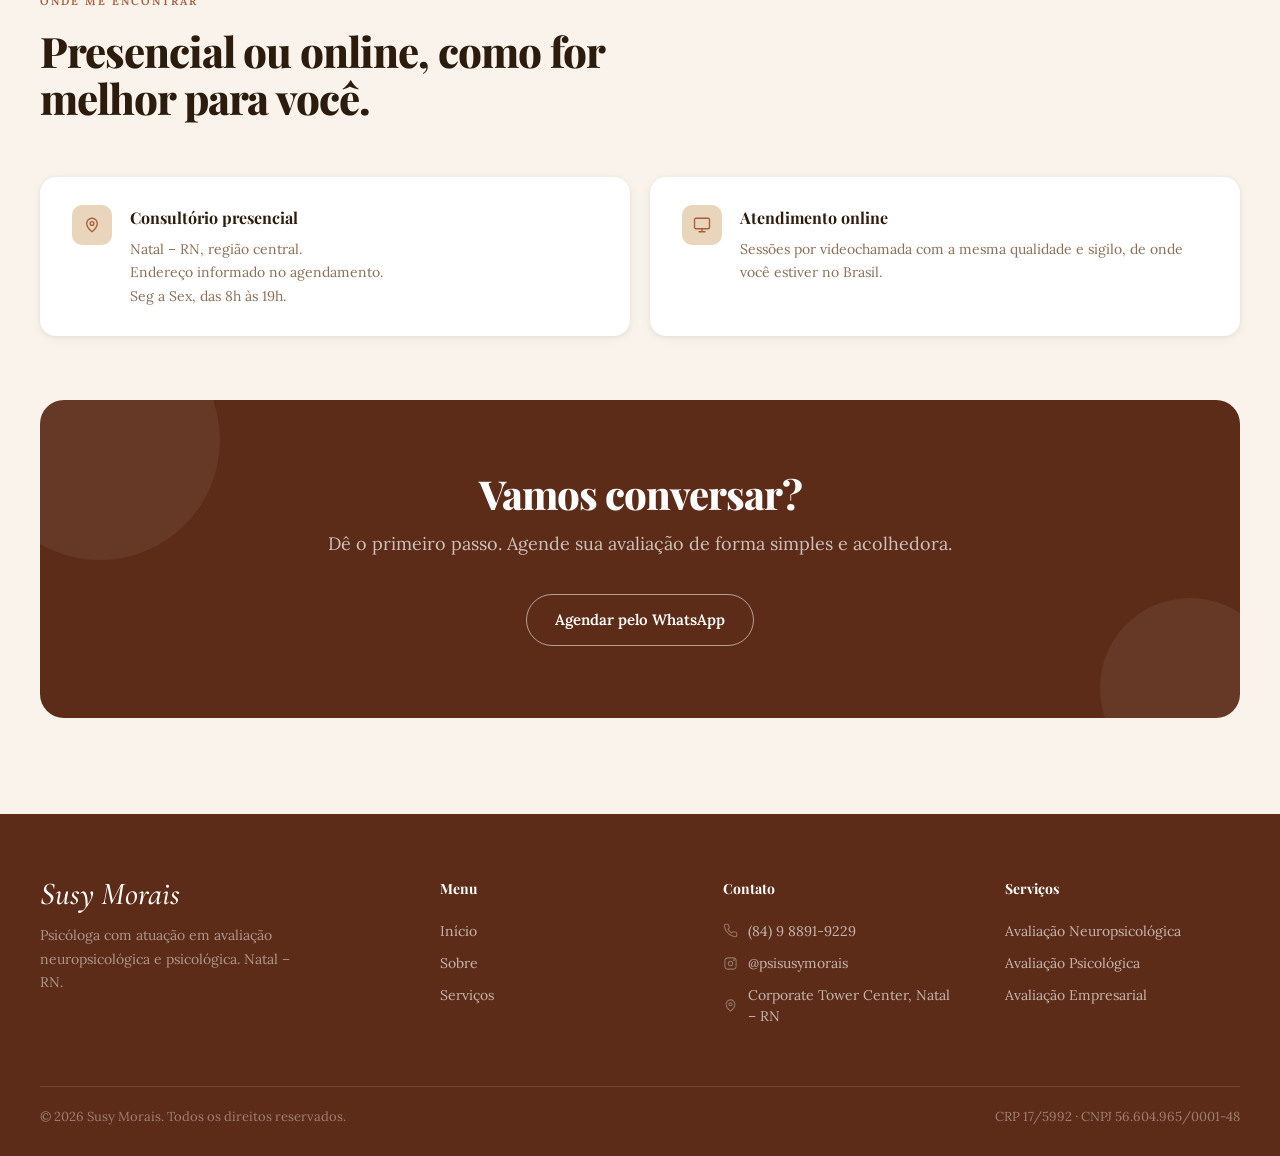
==== commit 3903f837: "Ajusta ainda mais o enquadramento da foto sobre mim para baixo" ====
--- a/index.html
+++ b/index.html
@@ -168,7 +168,7 @@
   <section class="sec">
     <div class="wrap about-grid">
       <div class="about-photo photo-ph">
-        <img src="foto-sobre-mim.jpg" alt="Susy Morais" style="object-position: center 45%;">
+        <img src="foto-sobre-mim.jpg" alt="Susy Morais" style="object-position: center 65%;">
       </div>
       <div class="about-text">
         <span class="eyebrow">Sobre mim</span>
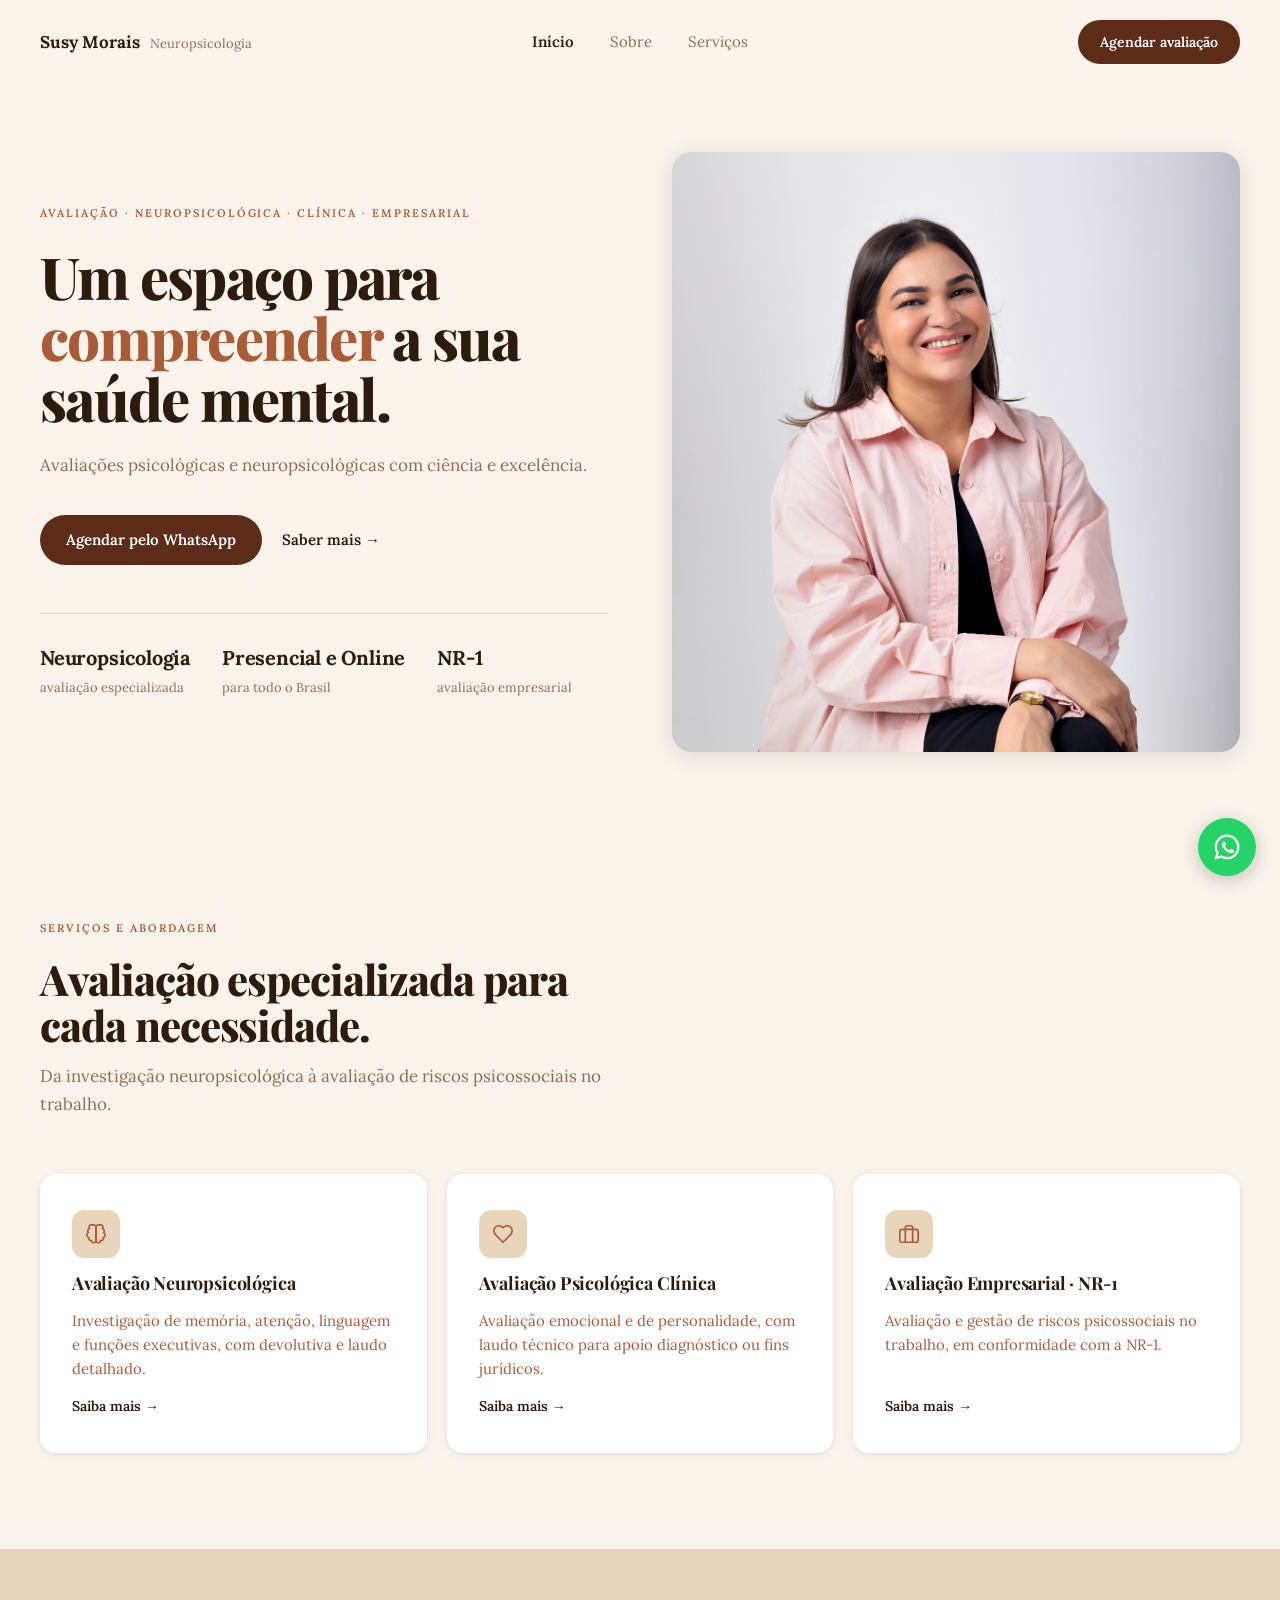
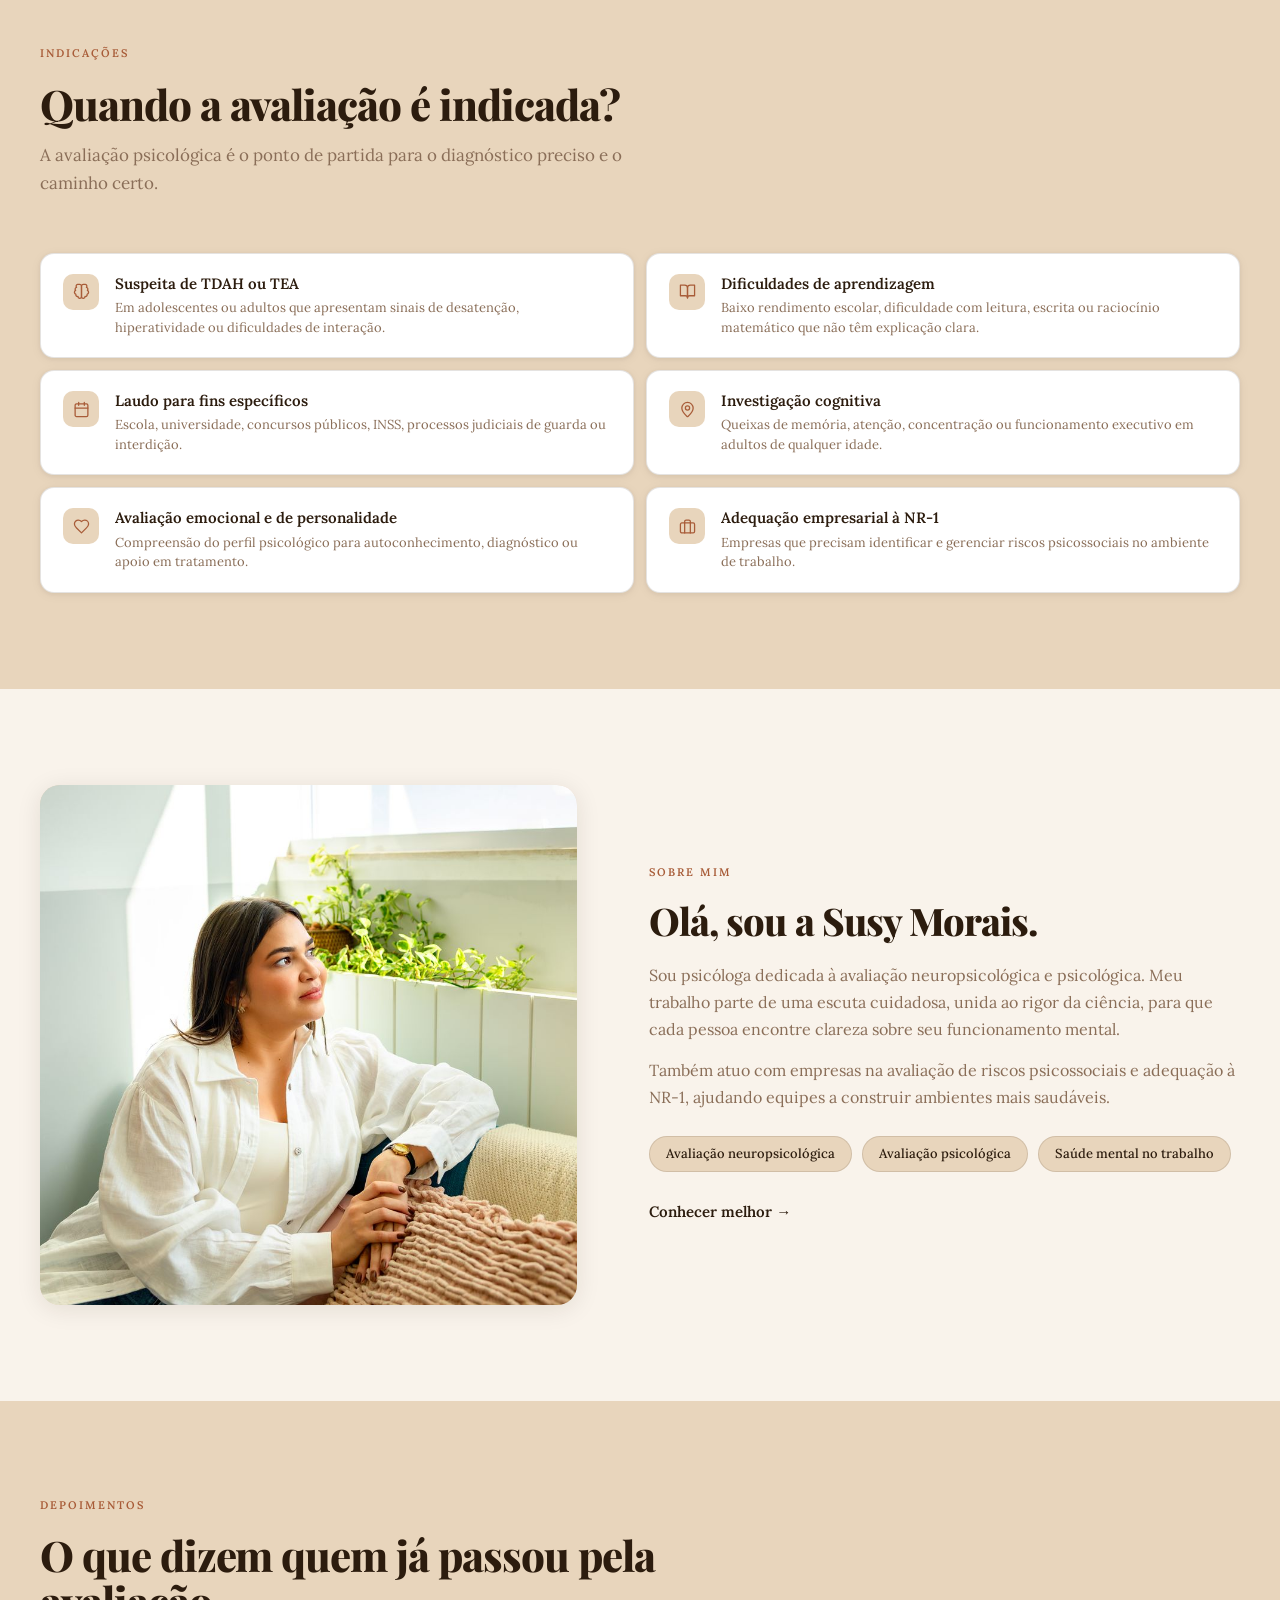
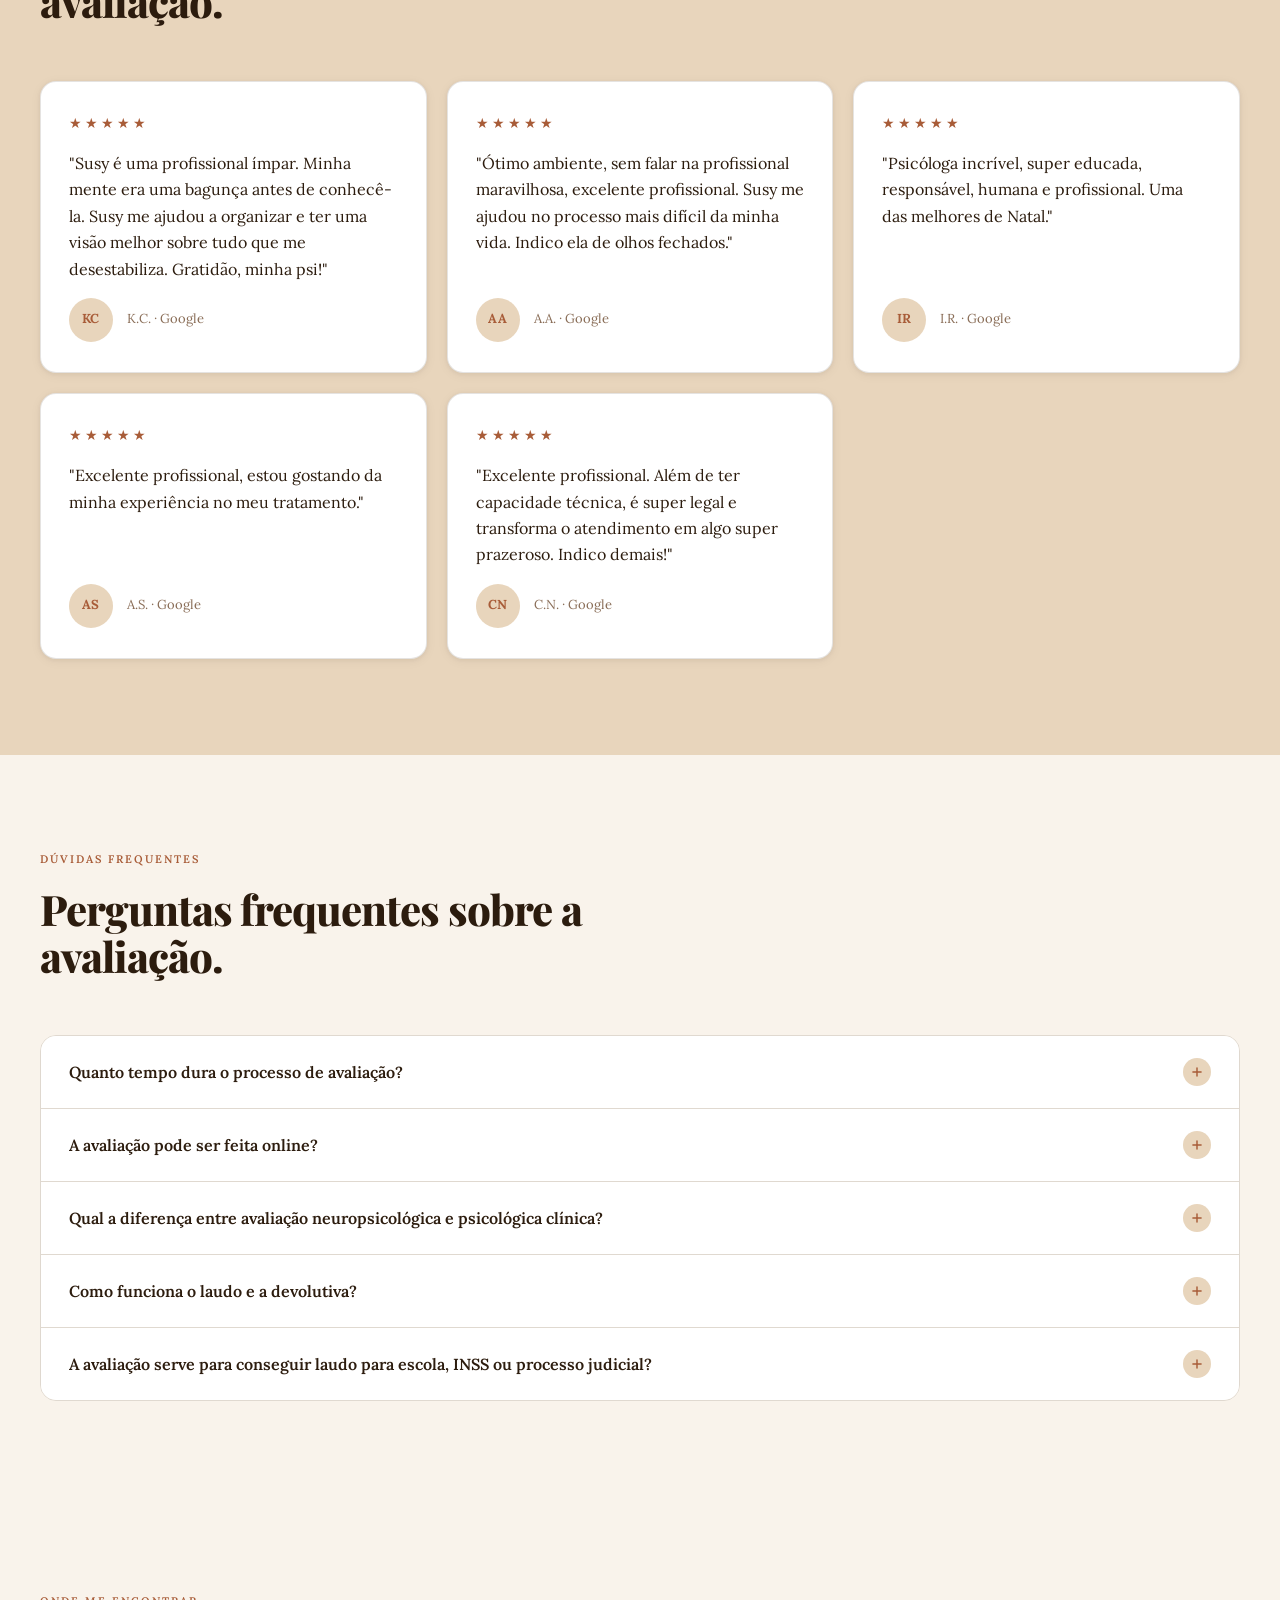
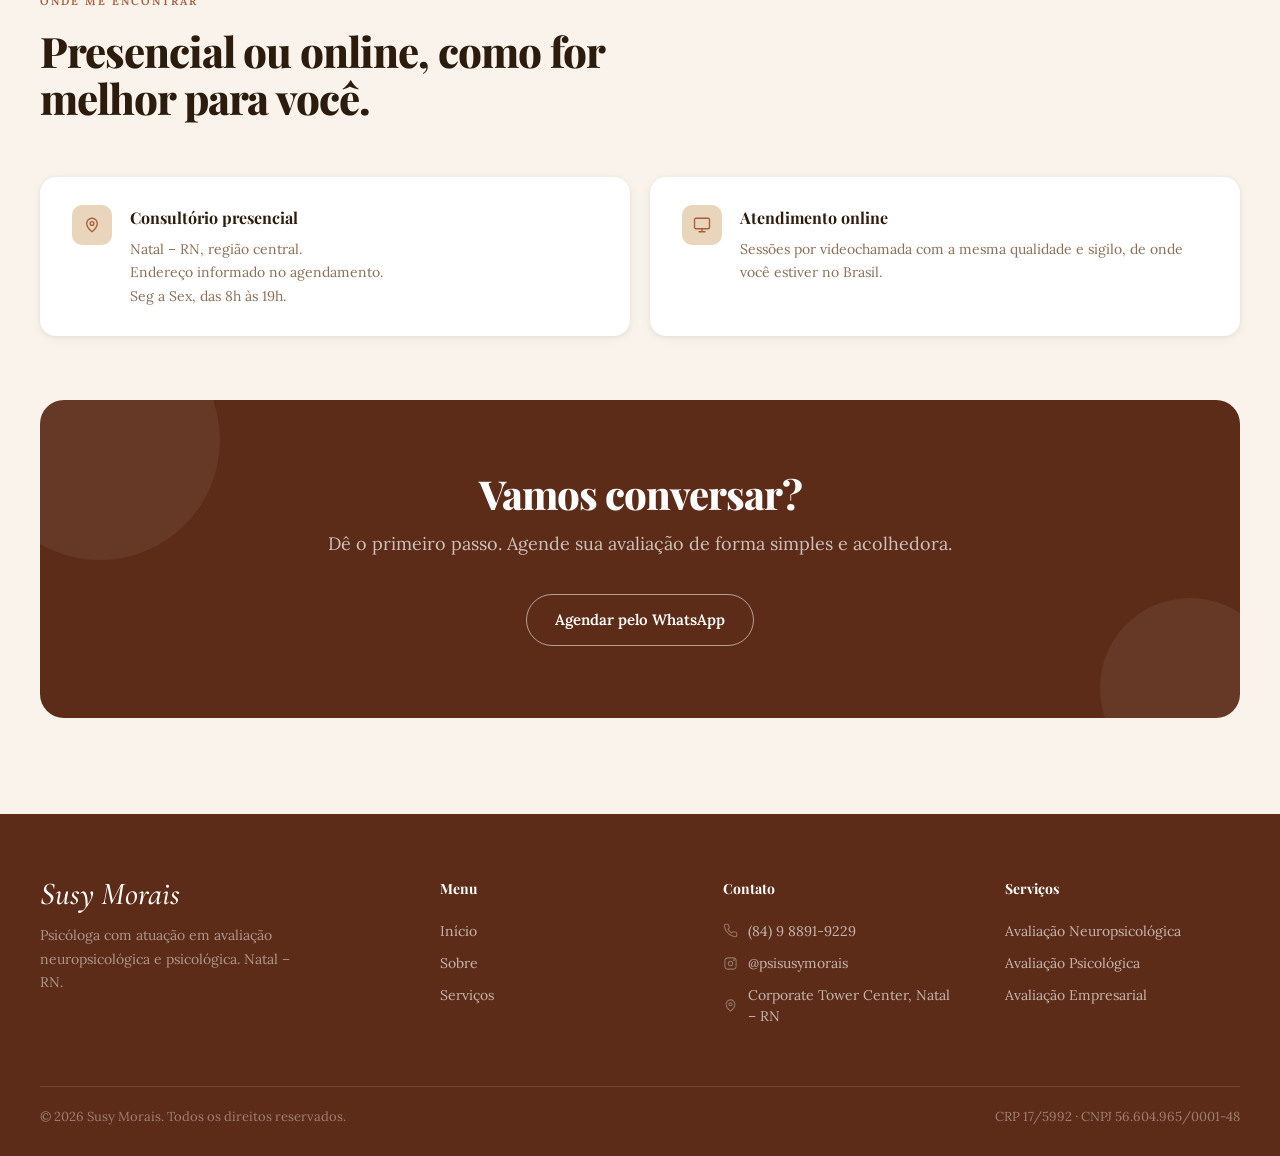
==== commit 2546f646: "Ajusta enquadramento da foto sobre mim mais um pouco para baixo" ====
--- a/index.html
+++ b/index.html
@@ -168,7 +168,7 @@
   <section class="sec">
     <div class="wrap about-grid">
       <div class="about-photo photo-ph">
-        <img src="foto-sobre-mim.jpg" alt="Susy Morais" style="object-position: center 65%;">
+        <img src="foto-sobre-mim.jpg" alt="Susy Morais" style="object-position: center 75%;">
       </div>
       <div class="about-text">
         <span class="eyebrow">Sobre mim</span>
